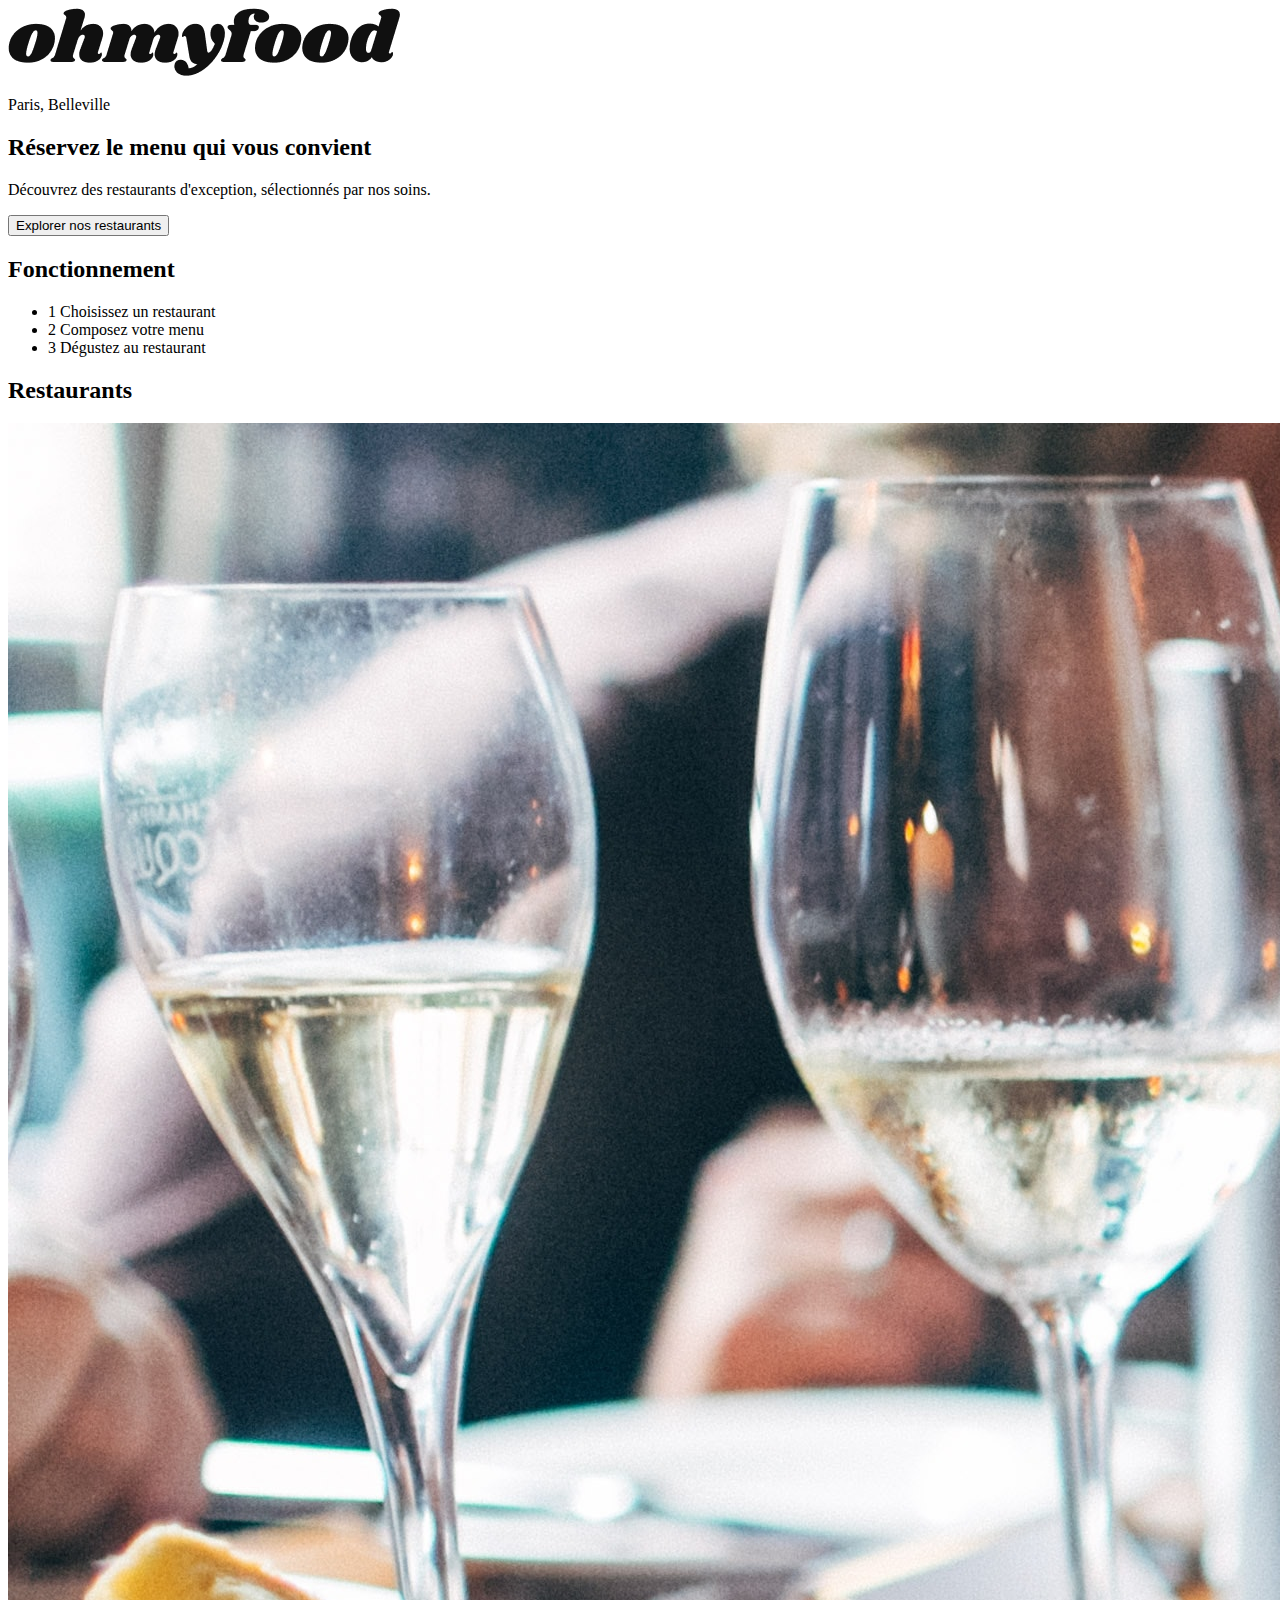
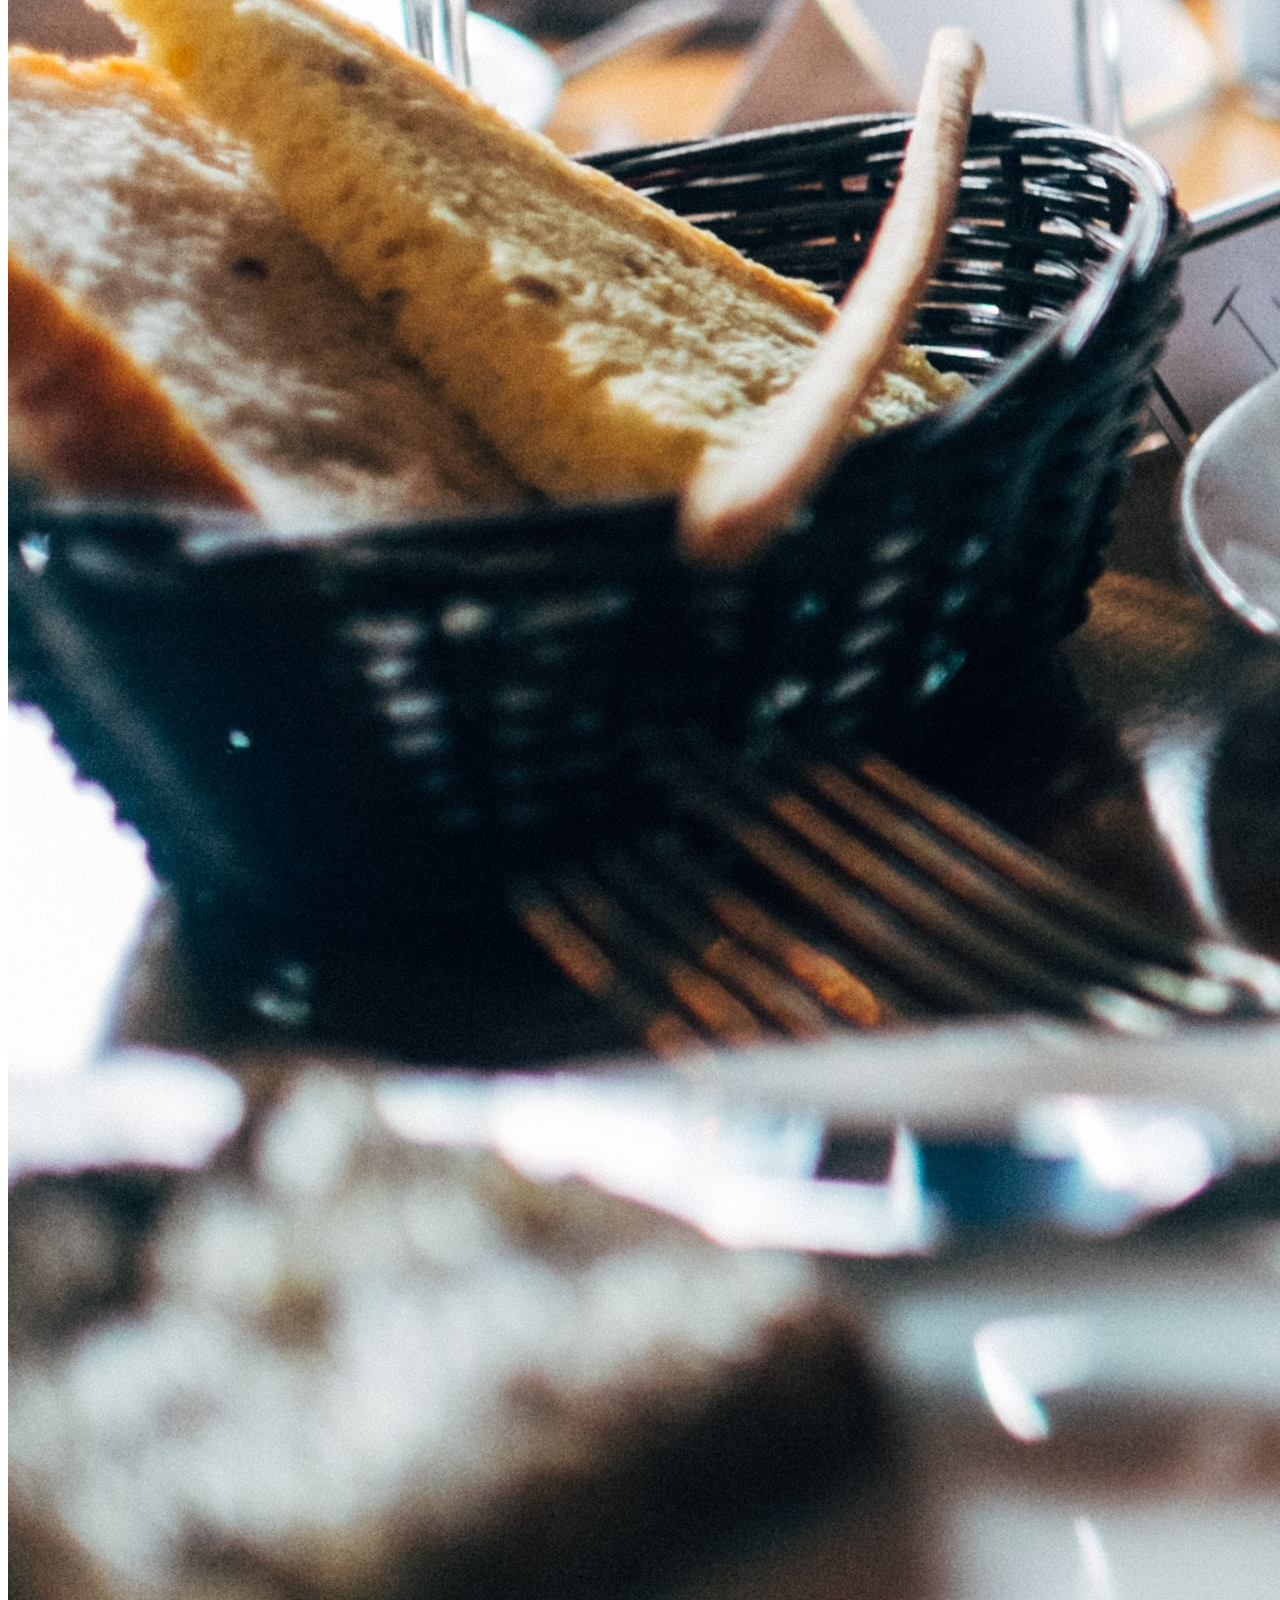
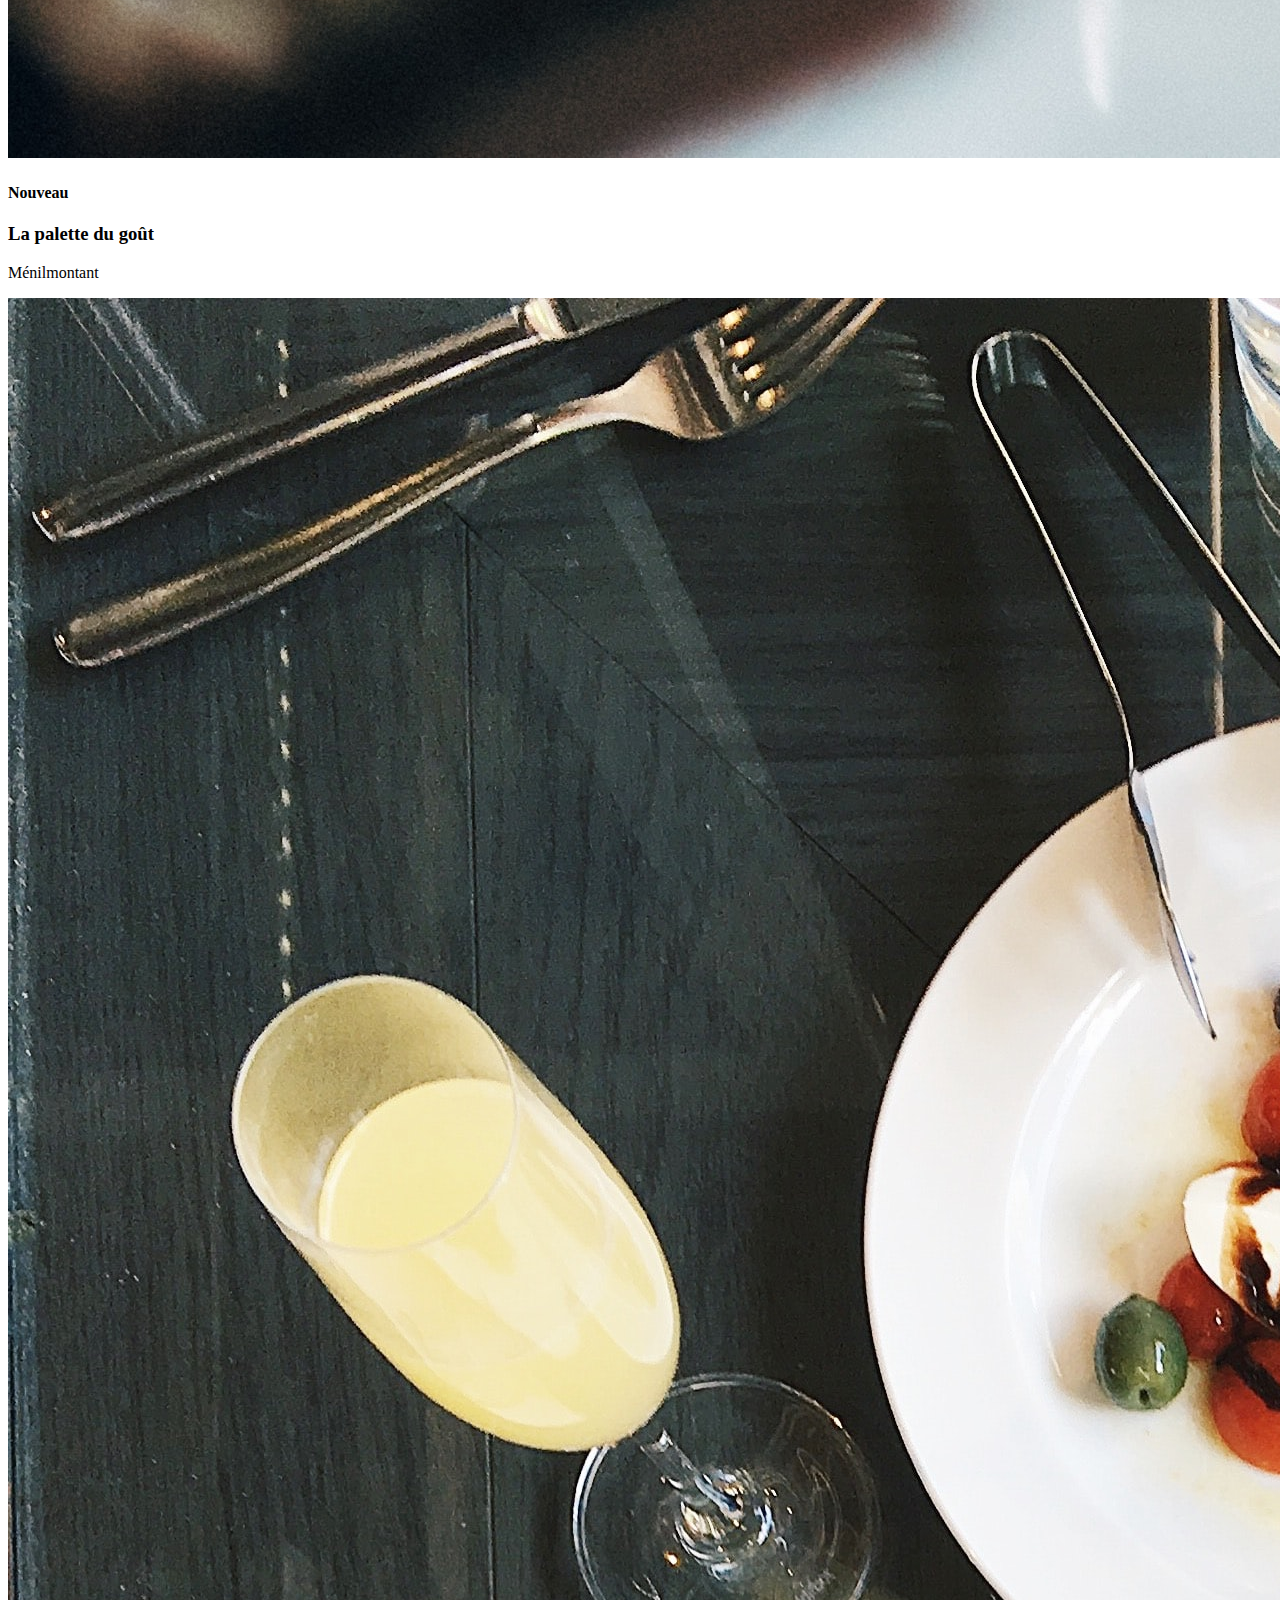
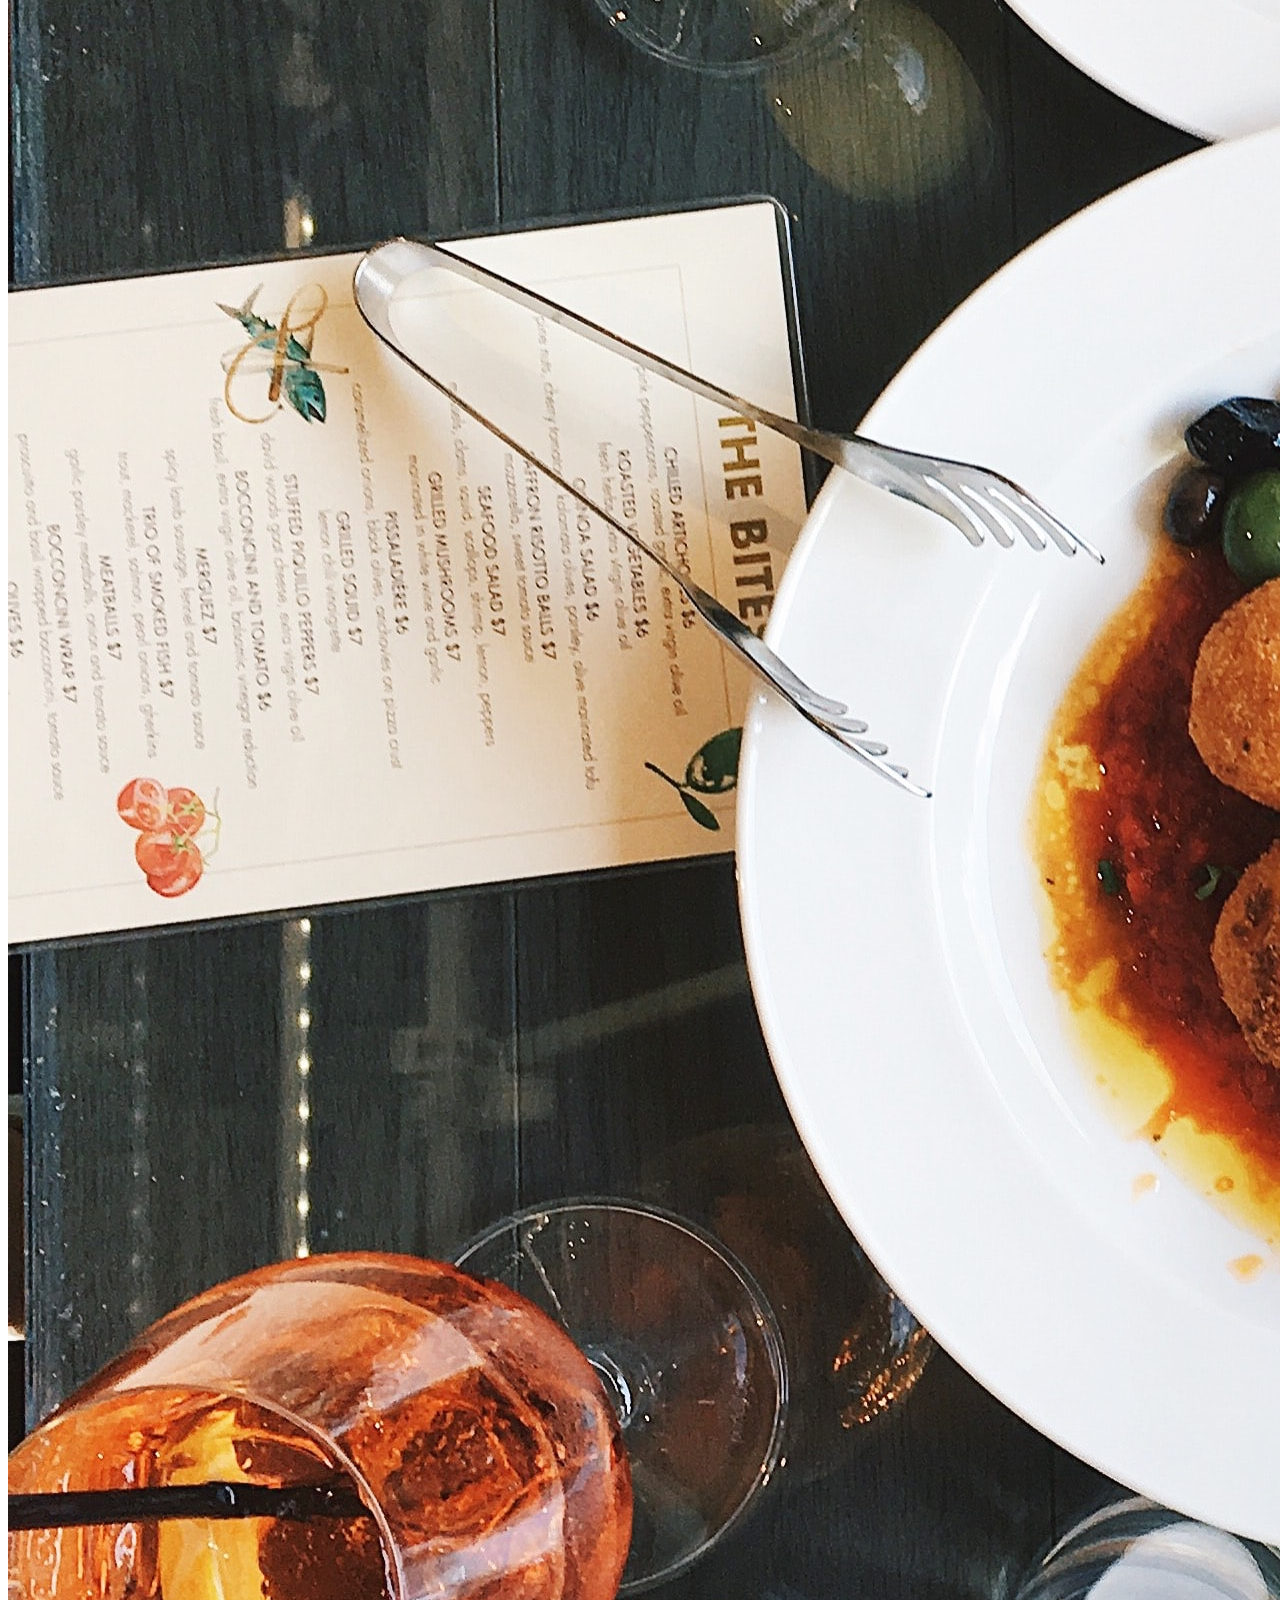
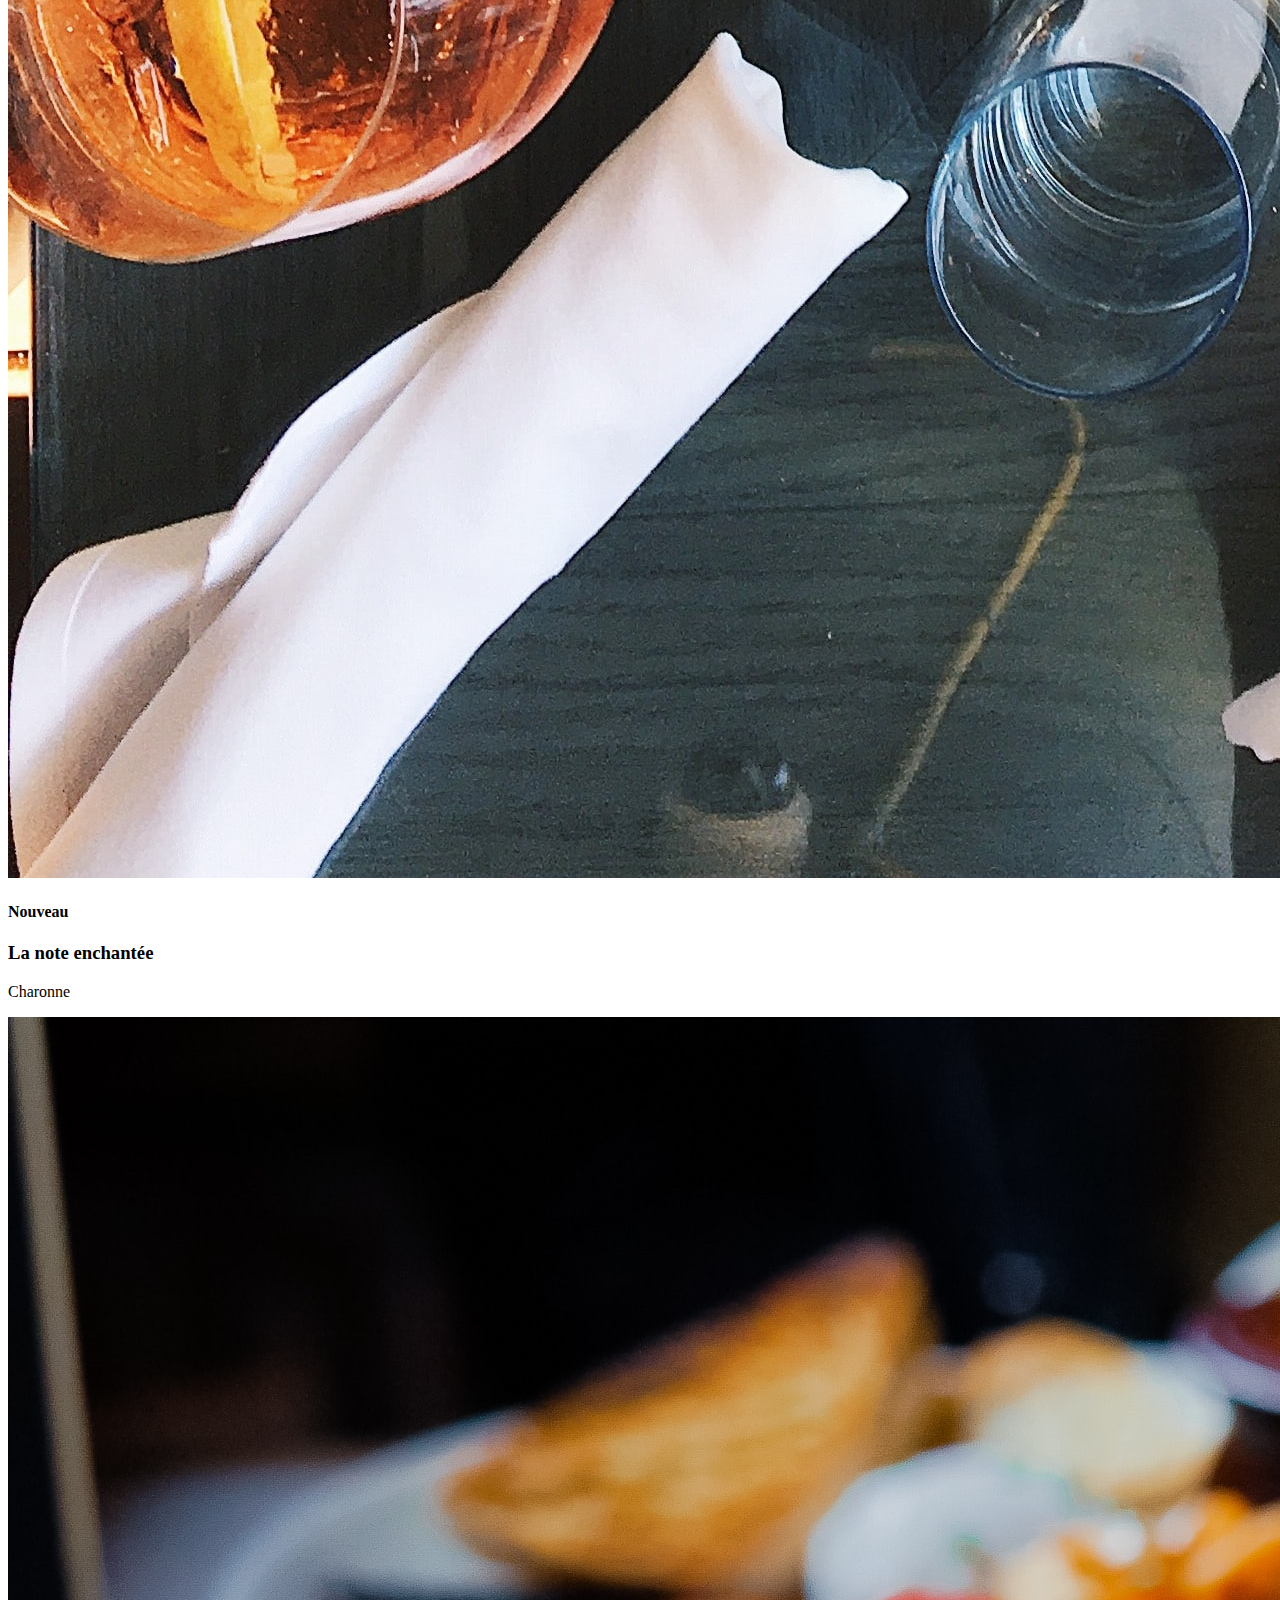
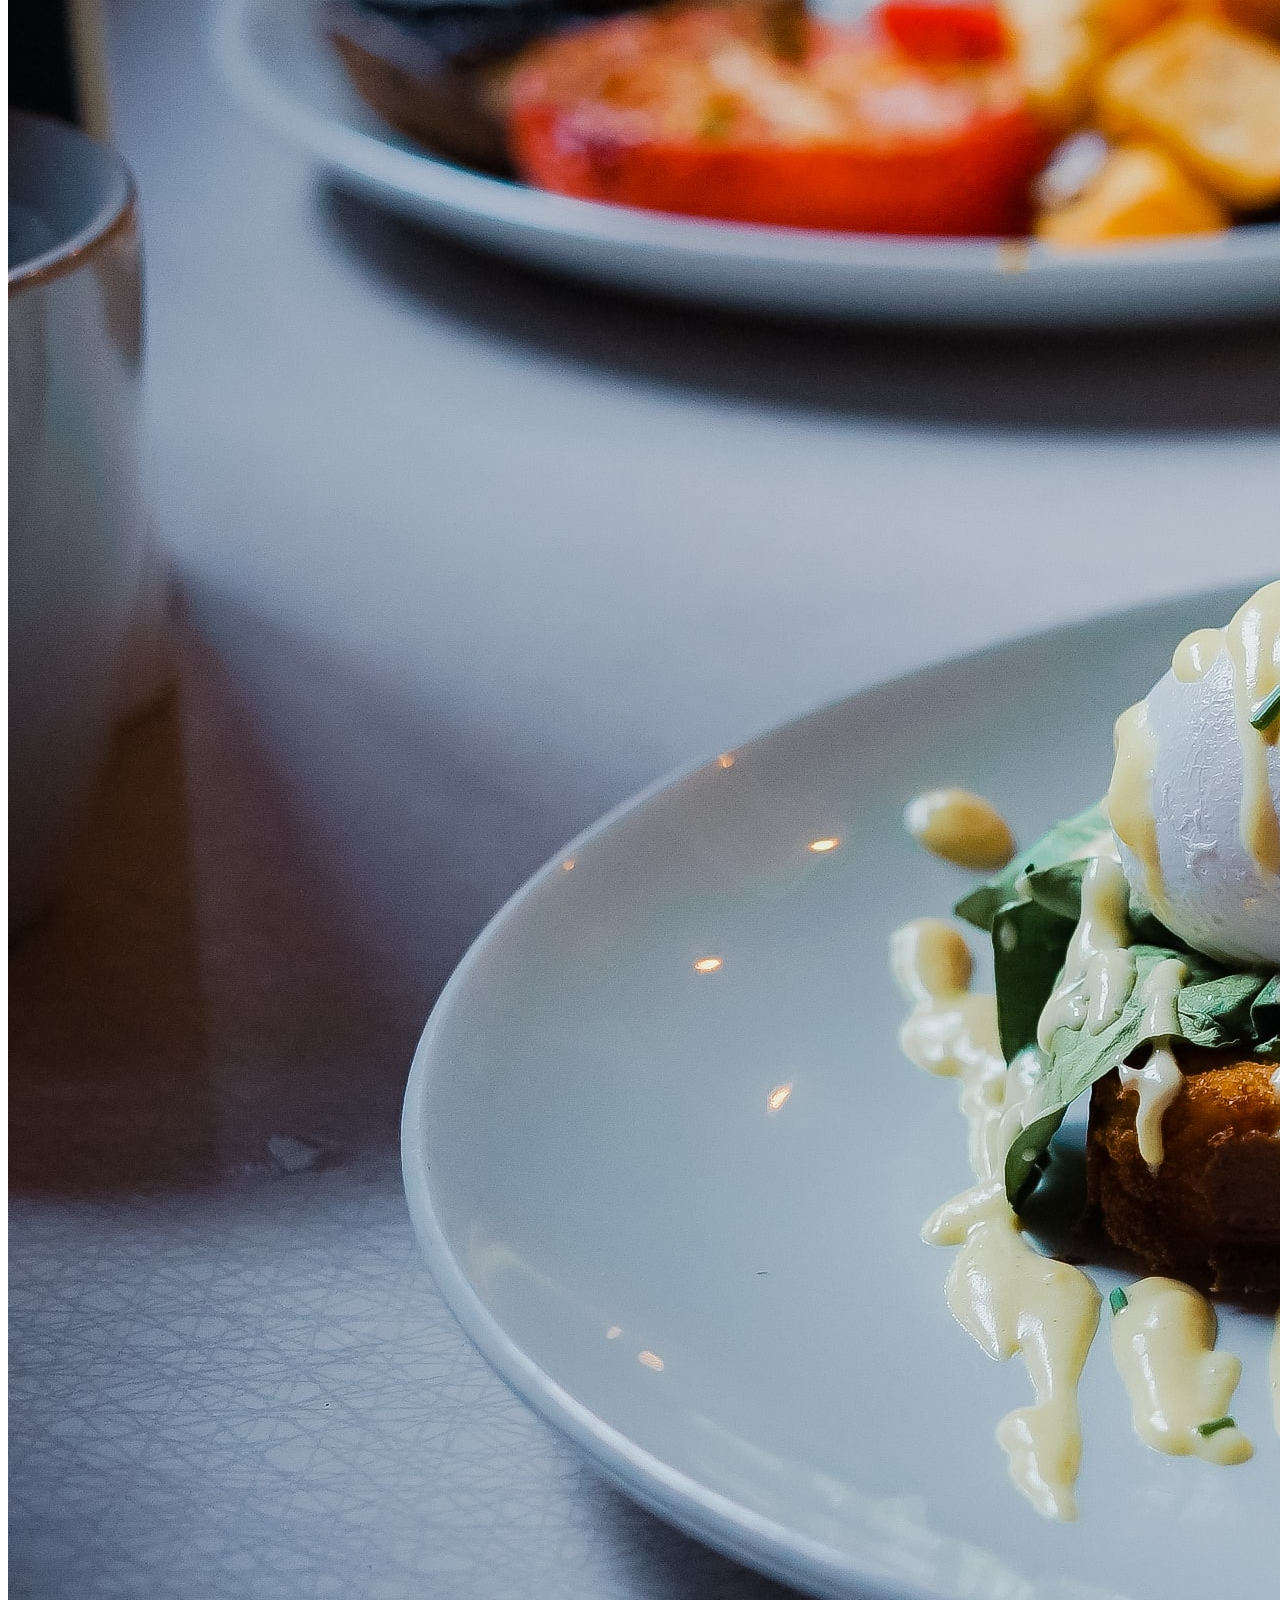
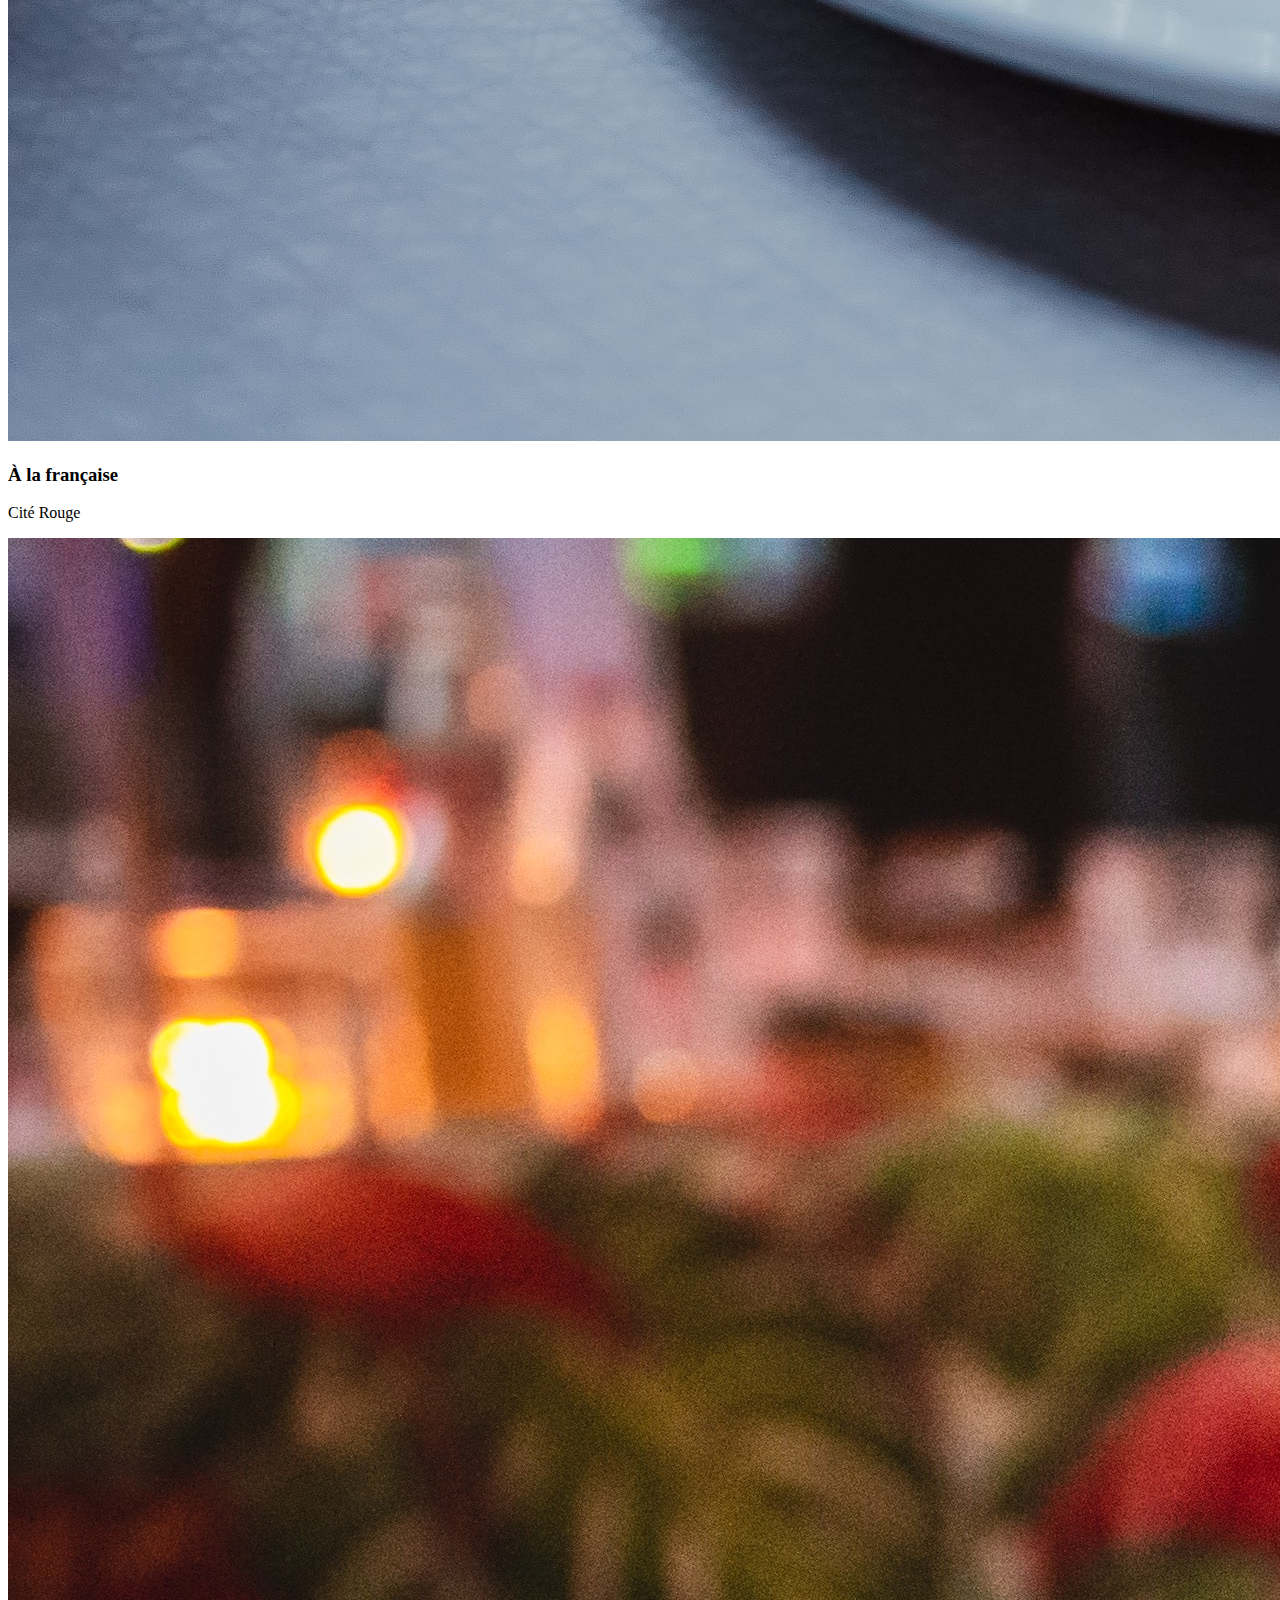
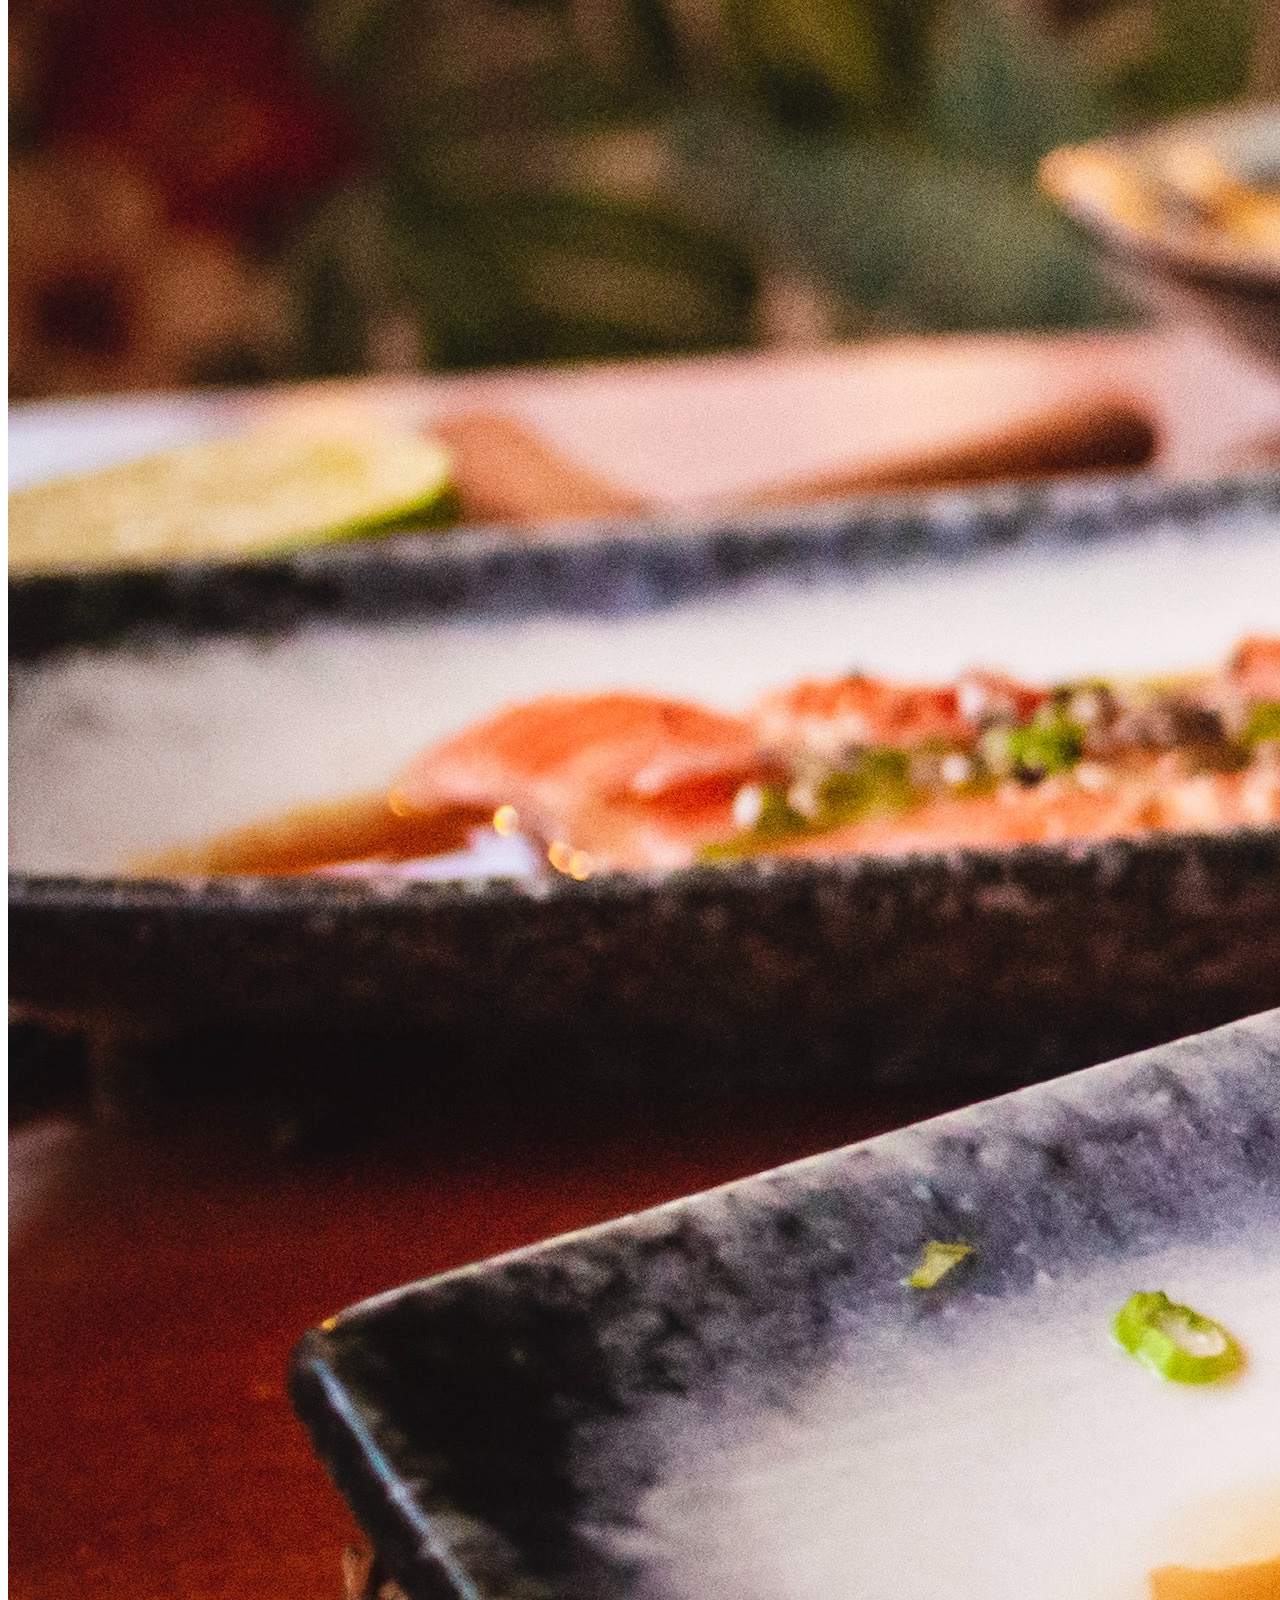
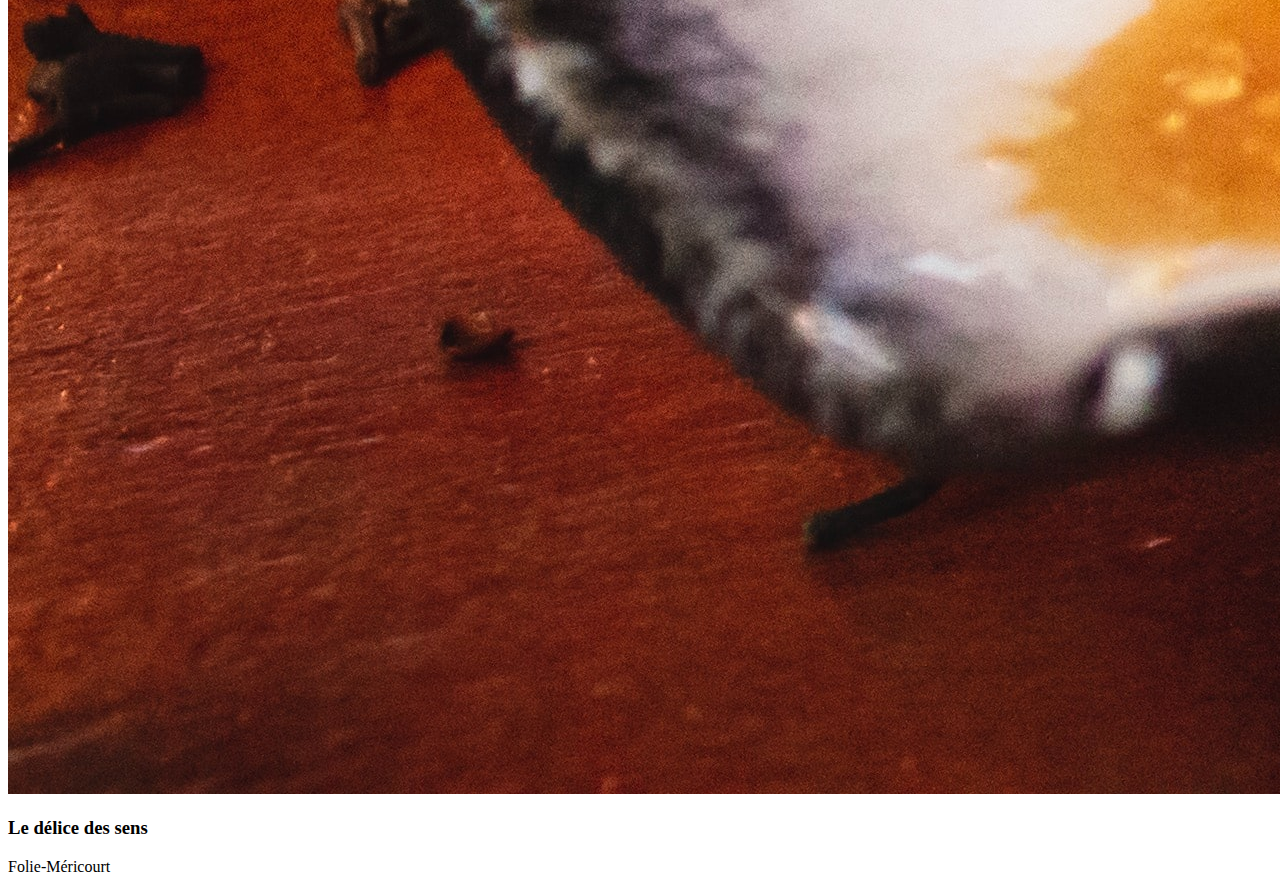
==== index.html @ d120999b "Ajout de la section restaurants" ====
<!DOCTYPE html>
<html lang="fr">
    <head>
        <meta charset="UTF-8" />
        <link rel="stylesheet" href="css/reset.css"/>
        <link rel="preconnect" href="https://fonts.googleapis.com">
        <link rel="preconnect" href="https://fonts.gstatic.com" crossorigin>
        <link href="https://fonts.googleapis.com/css2?family=Roboto&family=Shrikhand&display=swap" rel="stylesheet">
        <link rel="stylesheet" href="https://cdnjs.cloudflare.com/ajax/libs/font-awesome/6.1.1/css/all.min.css" integrity="sha512-KfkfwYDsLkIlwQp6LFnl8zNdLGxu9YAA1QvwINks4PhcElQSvqcyVLLD9aMhXd13uQjoXtEKNosOWaZqXgel0g==" crossorigin="anonymous" referrerpolicy="no-referrer" />
        <link rel="stylesheet" href="css/index.css"/>
        <meta name="viewport" content="width=device-width, initial-scale=1">
        <title>ohmyfood</title>
    </head>
    <body>
        <header>
            <div class="logo_1">
                <img class="logo" src="image/ohmyfood.png" alt="ohmyfood"/>
            </div>
            <div class="localisation">
                <span class="loc_logo">
                    <i class="fa-solid fa-location-dot"></i>
                </span>
                <p class="loc_texte">Paris, Belleville</p>  
            </div> 
        </header>
        <main>
            <section class="main_head">
                    <h2 class="main_head_title">Réservez le menu qui vous convient</h2>
                    <p class="main_head_paragraphe">Découvrez des restaurants d'exception, sélectionnés par nos soins.</p>
                    <button class="main_head_btn" type="submit">
                        <span class="btn-text">Explorer nos restaurants</span>
                    </button>
            </section>
            <section class="fonction">
                <h2 class="fonction_title">Fonctionnement</h2>
                <ul class="fonction_ul">
                    <li class="fonction_li">
                        <span class="fonction_numero_1">1</span>
                        <i class="fa-solid fa-mobile-screen-button fonction_icone_1"></i>
                        <span class="fonction_texte_1">Choisissez un restaurant</span>
                    </li>
                    <li class="fonction_li_2">
                        <span class="fonction_numero_2">2</span>
                        <i class="fa-solid fa-ellipsis-vertical fonction_icone_2"></i>
                        <i class="fa-solid fa-bars fonction_icone_2_1"></i>
                        <span class="fonction_texte_2">Composez votre menu</span>
                    </li>
                    <li class="fonction_li_3">
                        <span class="fonction_numero_3">3</span>
                        <i class="fa-solid fa-store fonction_icone_3"></i>
                        <span class="fonction_texte_3">Dégustez au restaurant</span>
                    </li>
                </ul>
            </section>  
            <section class="restaurants">
                <h2 class="restaurants_title">Restaurants</h2>
                <div class="restaurants_palette">
                    <div class="div_img_palette">
                        <img class="img_restaurants" src="image/jay-wennington-N_Y88TWmGwA-unsplash.jpg" alt="La palette du goût"/>
                    </div>
                    <div class="div_txt_palette">
                        <h4>Nouveau</h4>
                    </div>    
                    <article class="article_restaurants">
                        <div class="div_palette">
                            <h3 class="title_restaurants">La palette du goût</h3>
                            <p class="p_restaurants">Ménilmontant</p>
                        </div>
                        <i class="fa-regular fa-heart icone_restaurants"></i>
                    </article>
                </div>
                <div class="restaurants_note">
                    <div class="div_img_note">
                        <img class="img_restaurants" src="image/stil-u2Lp8tXIcjw-unsplash.jpg" alt="La note enchantée"/>
                    </div>
                    <div class="div_txt_note">
                        <h4>Nouveau</h4>
                    </div>    
                    <article class="article_restaurants">
                        <div class="div_palette">
                            <h3 class="title_restaurants">La note enchantée</h3>
                            <p class="p_restaurants">Charonne</p>
                        </div>
                        <i class="fa-regular fa-heart icone_restaurants"></i>
                    </article>
                </div>
                <div class="restaurants_francaise">
                    <img class="img_restaurants" src="image/toa-heftiba-DQKerTsQwi0-unsplash.jpg" alt="À la française"/>
                    <article class="article_restaurants">
                        <div class="div_francaise">
                            <h3 class="title_restaurants">À la française</h3>
                            <p class="p_restaurants">Cité Rouge</p>
                        </div>
                        <i class="fa-regular fa-heart icone_restaurants"></i>
                    </article>
                </div>
                <div class="restaurants_delice">
                    <img class="img_restaurants" src="image/louis-hansel-shotsoflouis-qNBGVyOCY8Q-unsplash.jpg" alt="Le délice des sens"/>
                    <article class="article_restaurants">
                        <div class="div_delice">
                            <h3 class="title_restaurants">Le délice des sens</h3>
                            <p class="p_restaurants">Folie-Méricourt</p>
                        </div>
                        <i class="fa-regular fa-heart icone_restaurants"></i>
                    </article>
                </div>    
            </section>        
        </main>
        <footer>
           
        </footer>
    </body>
</html>
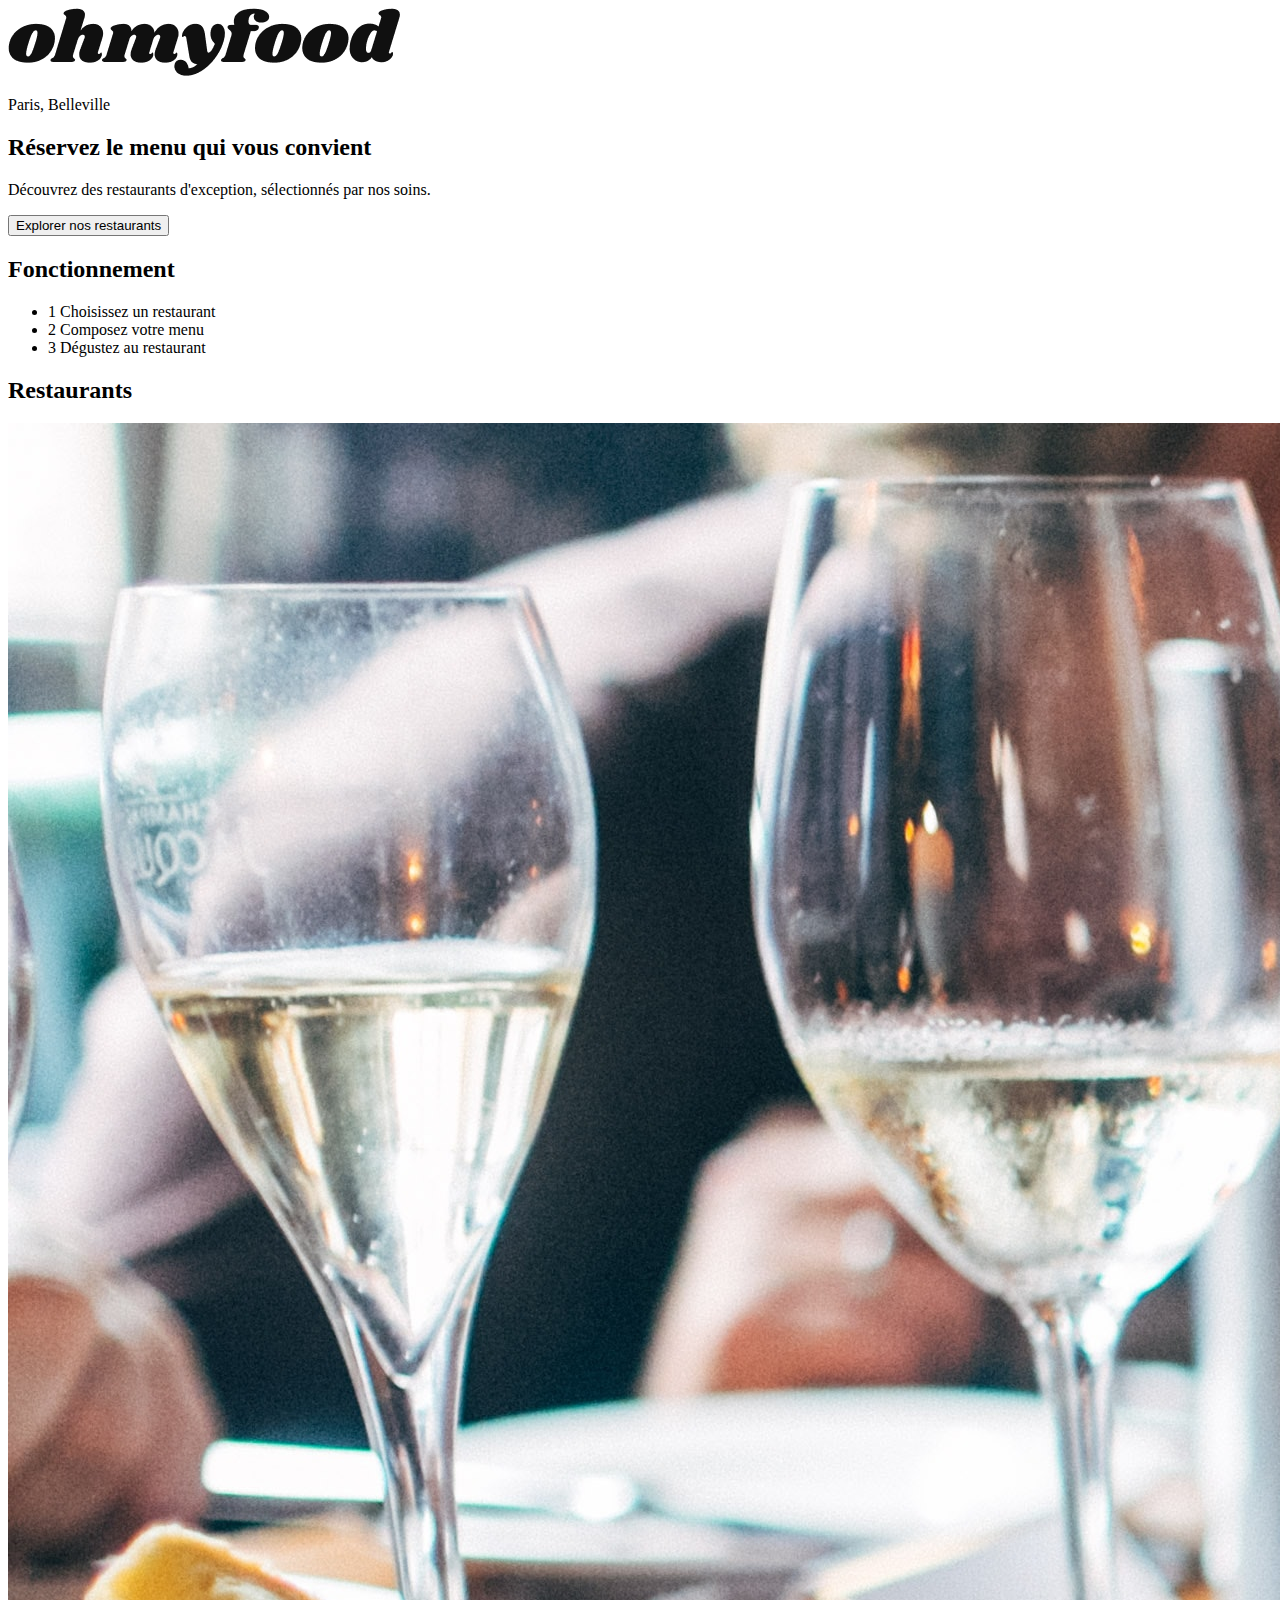
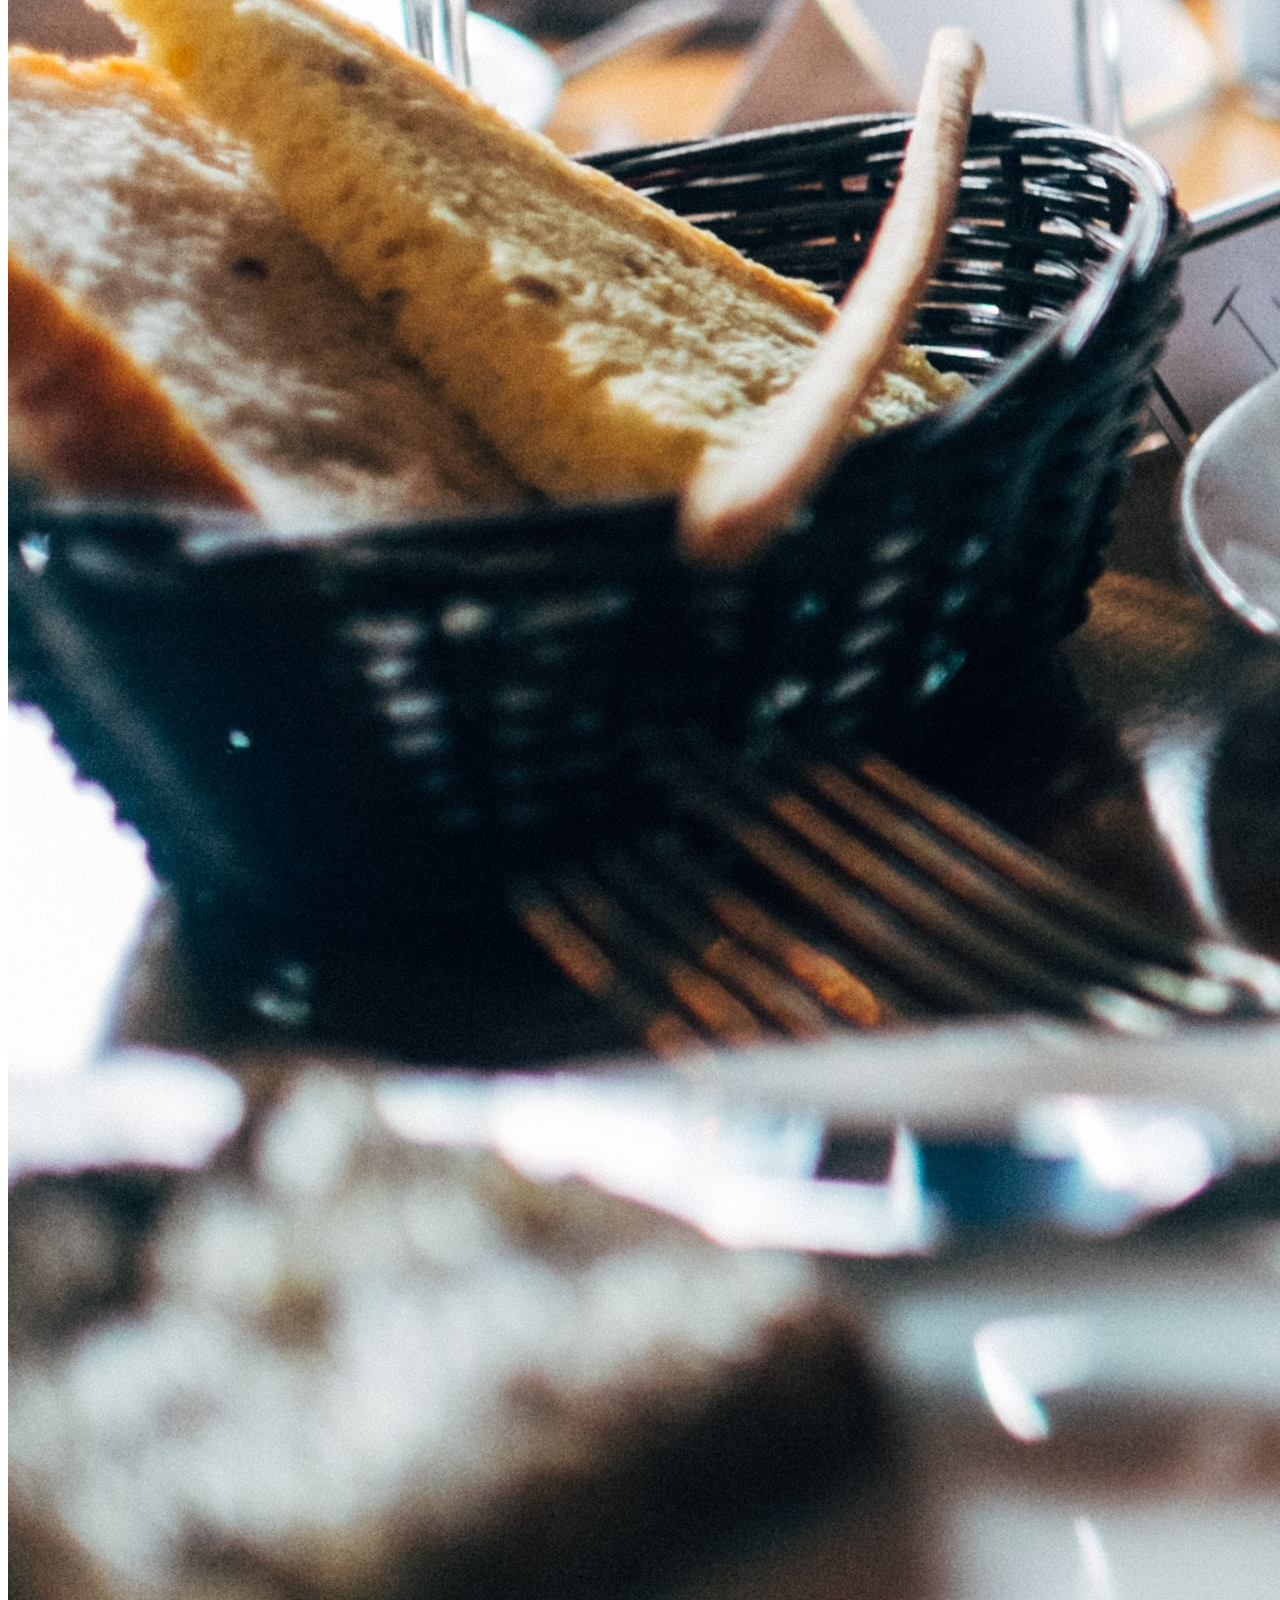
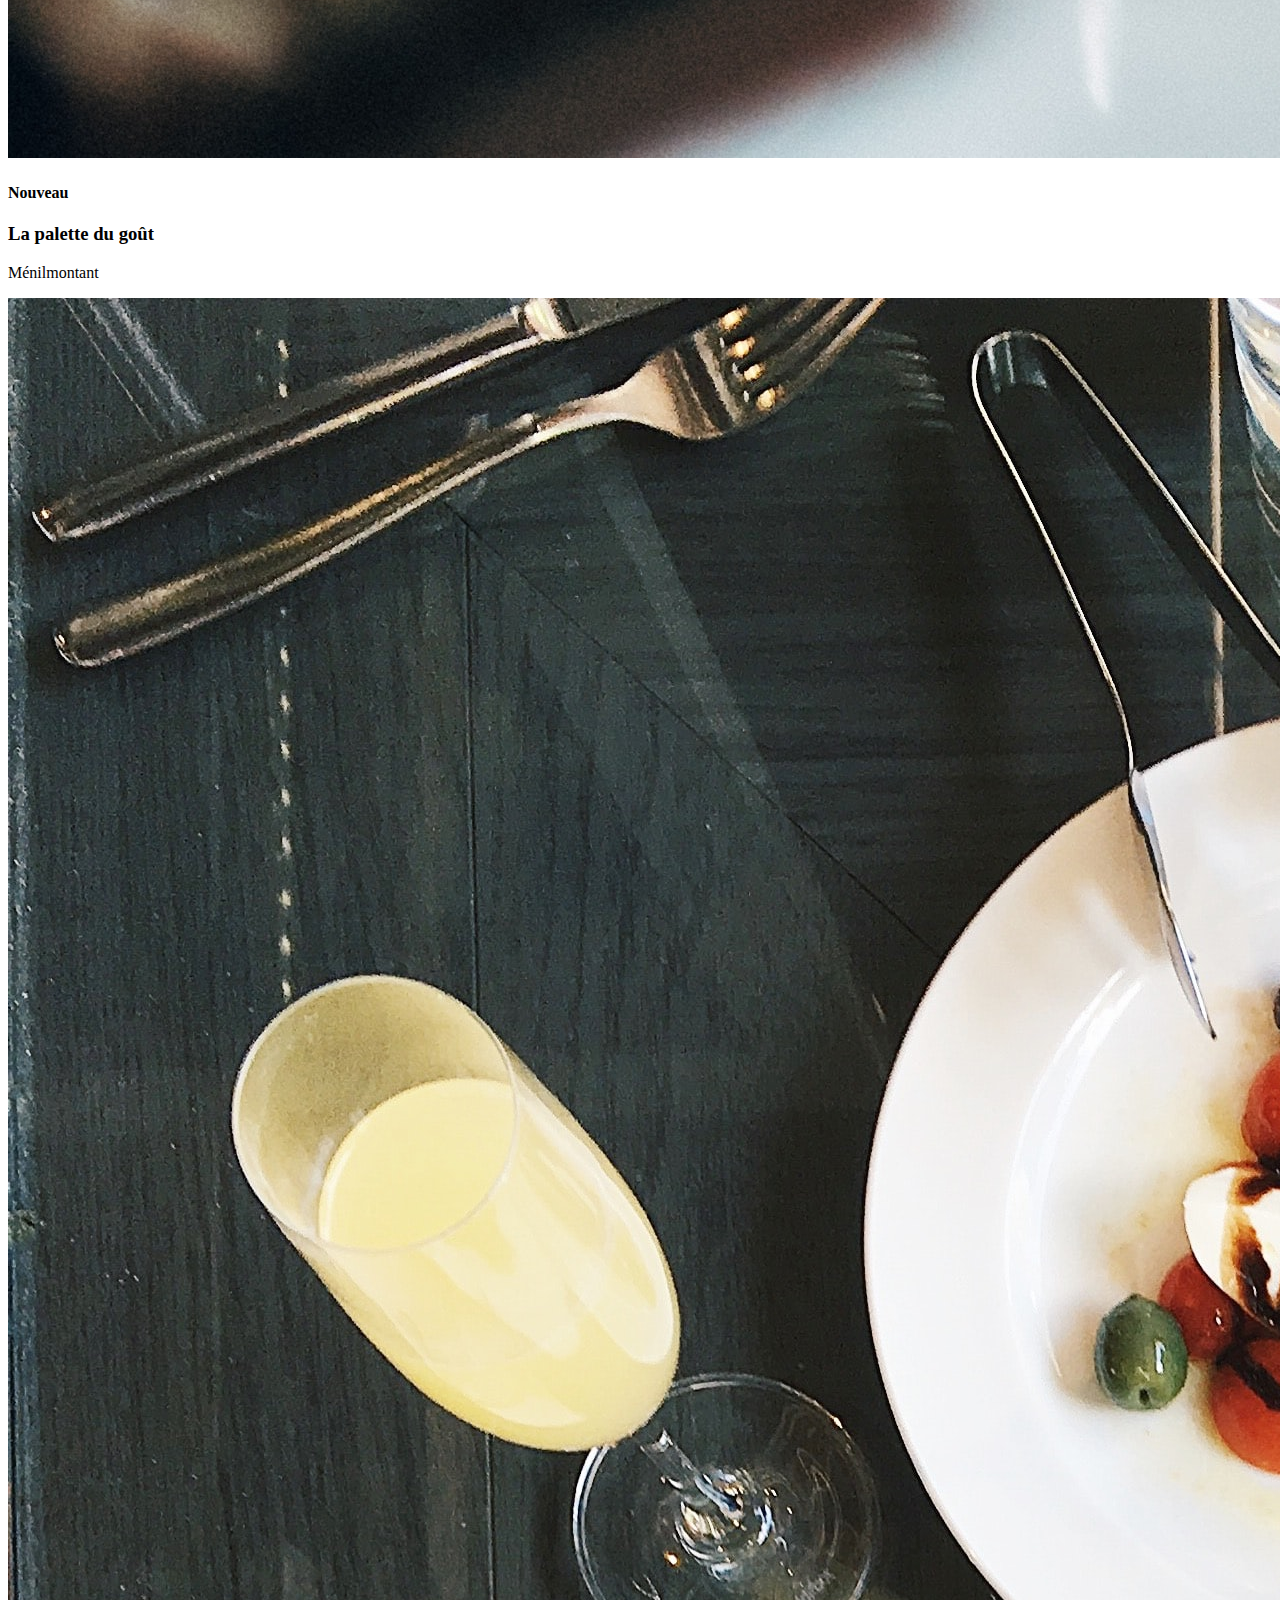
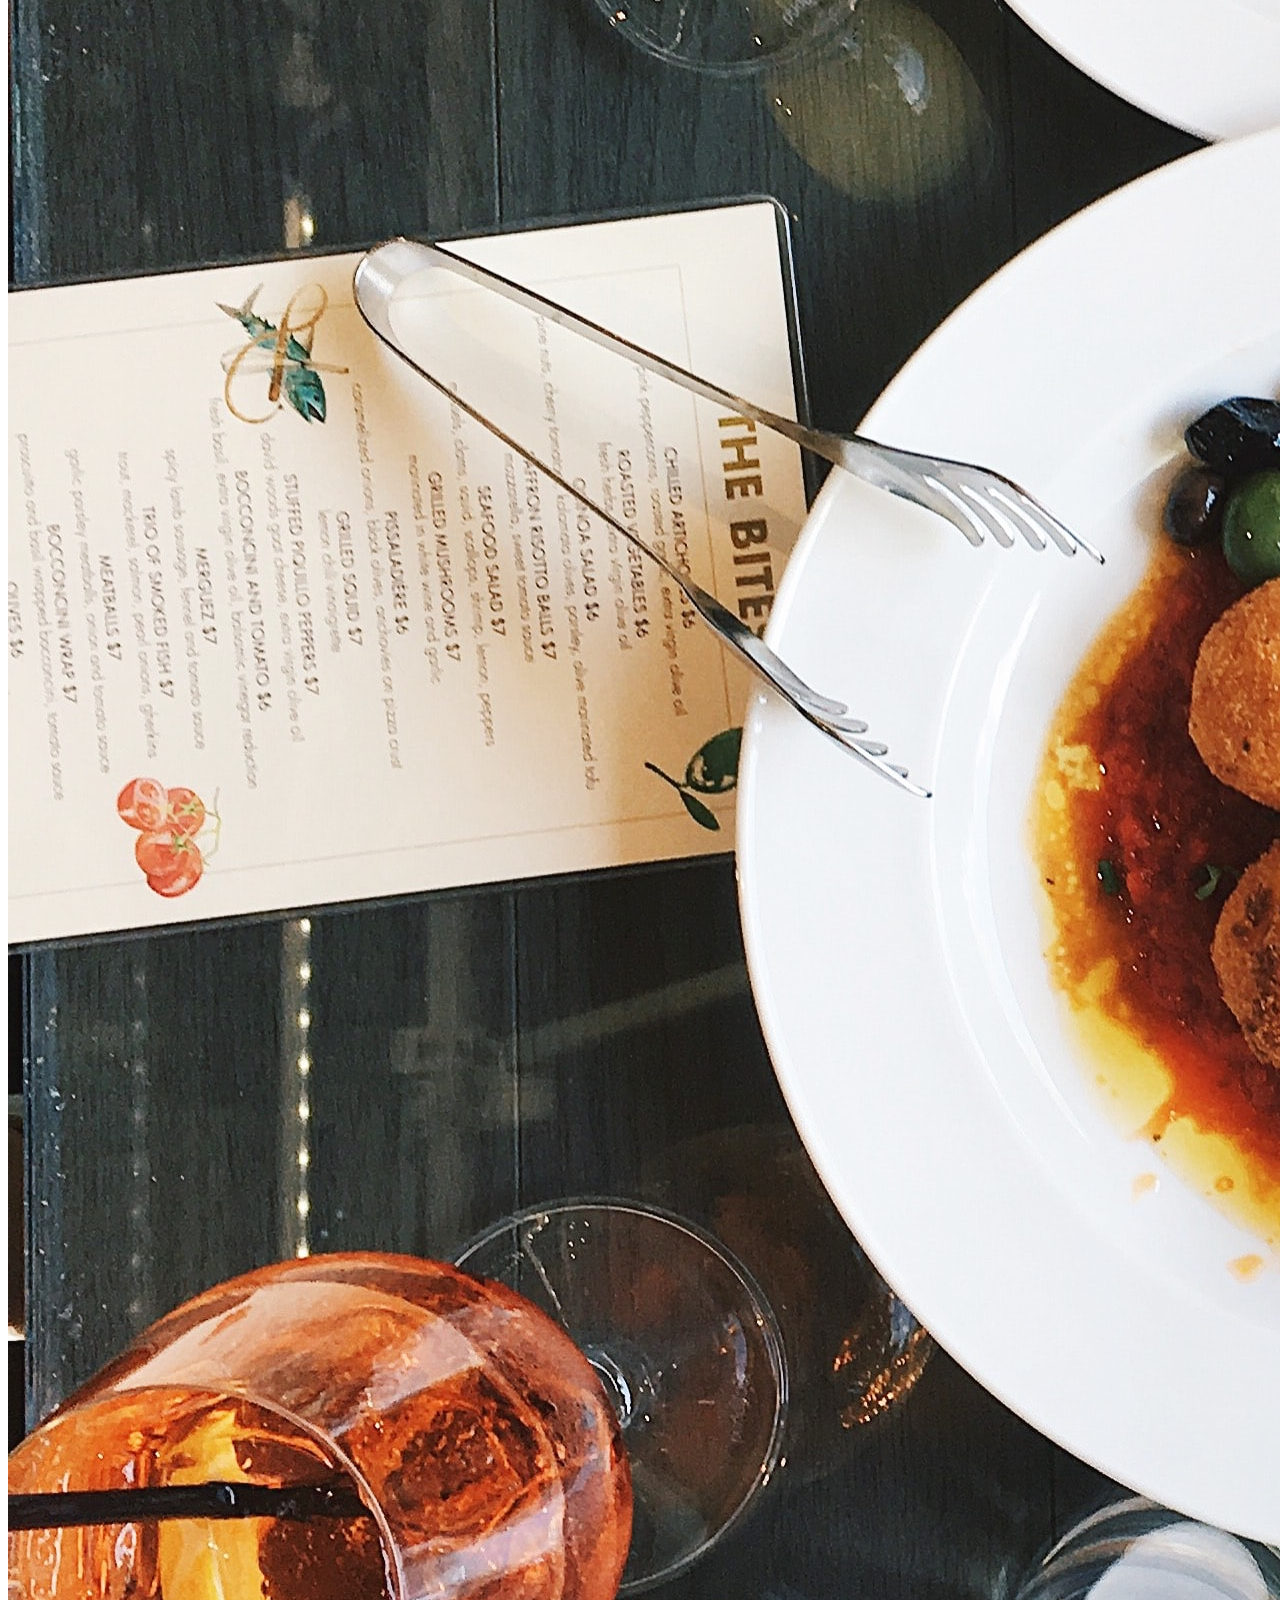
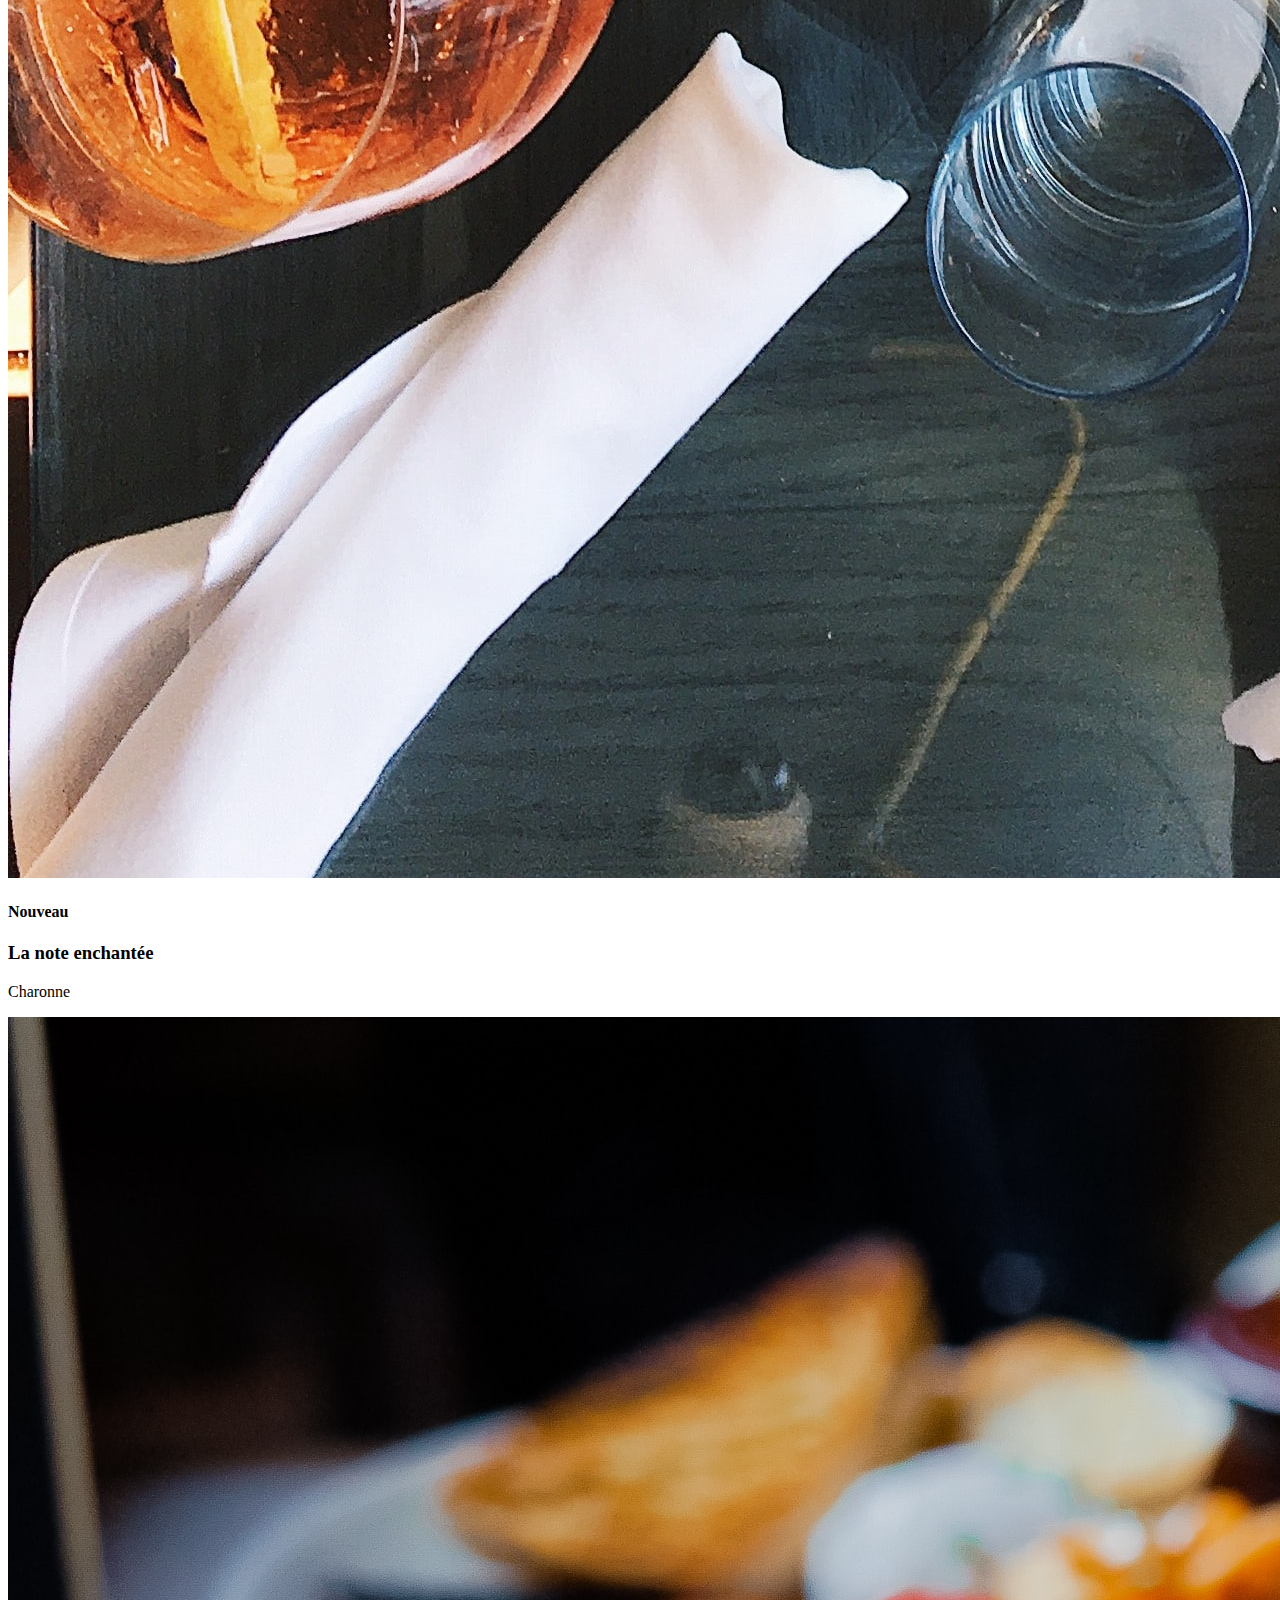
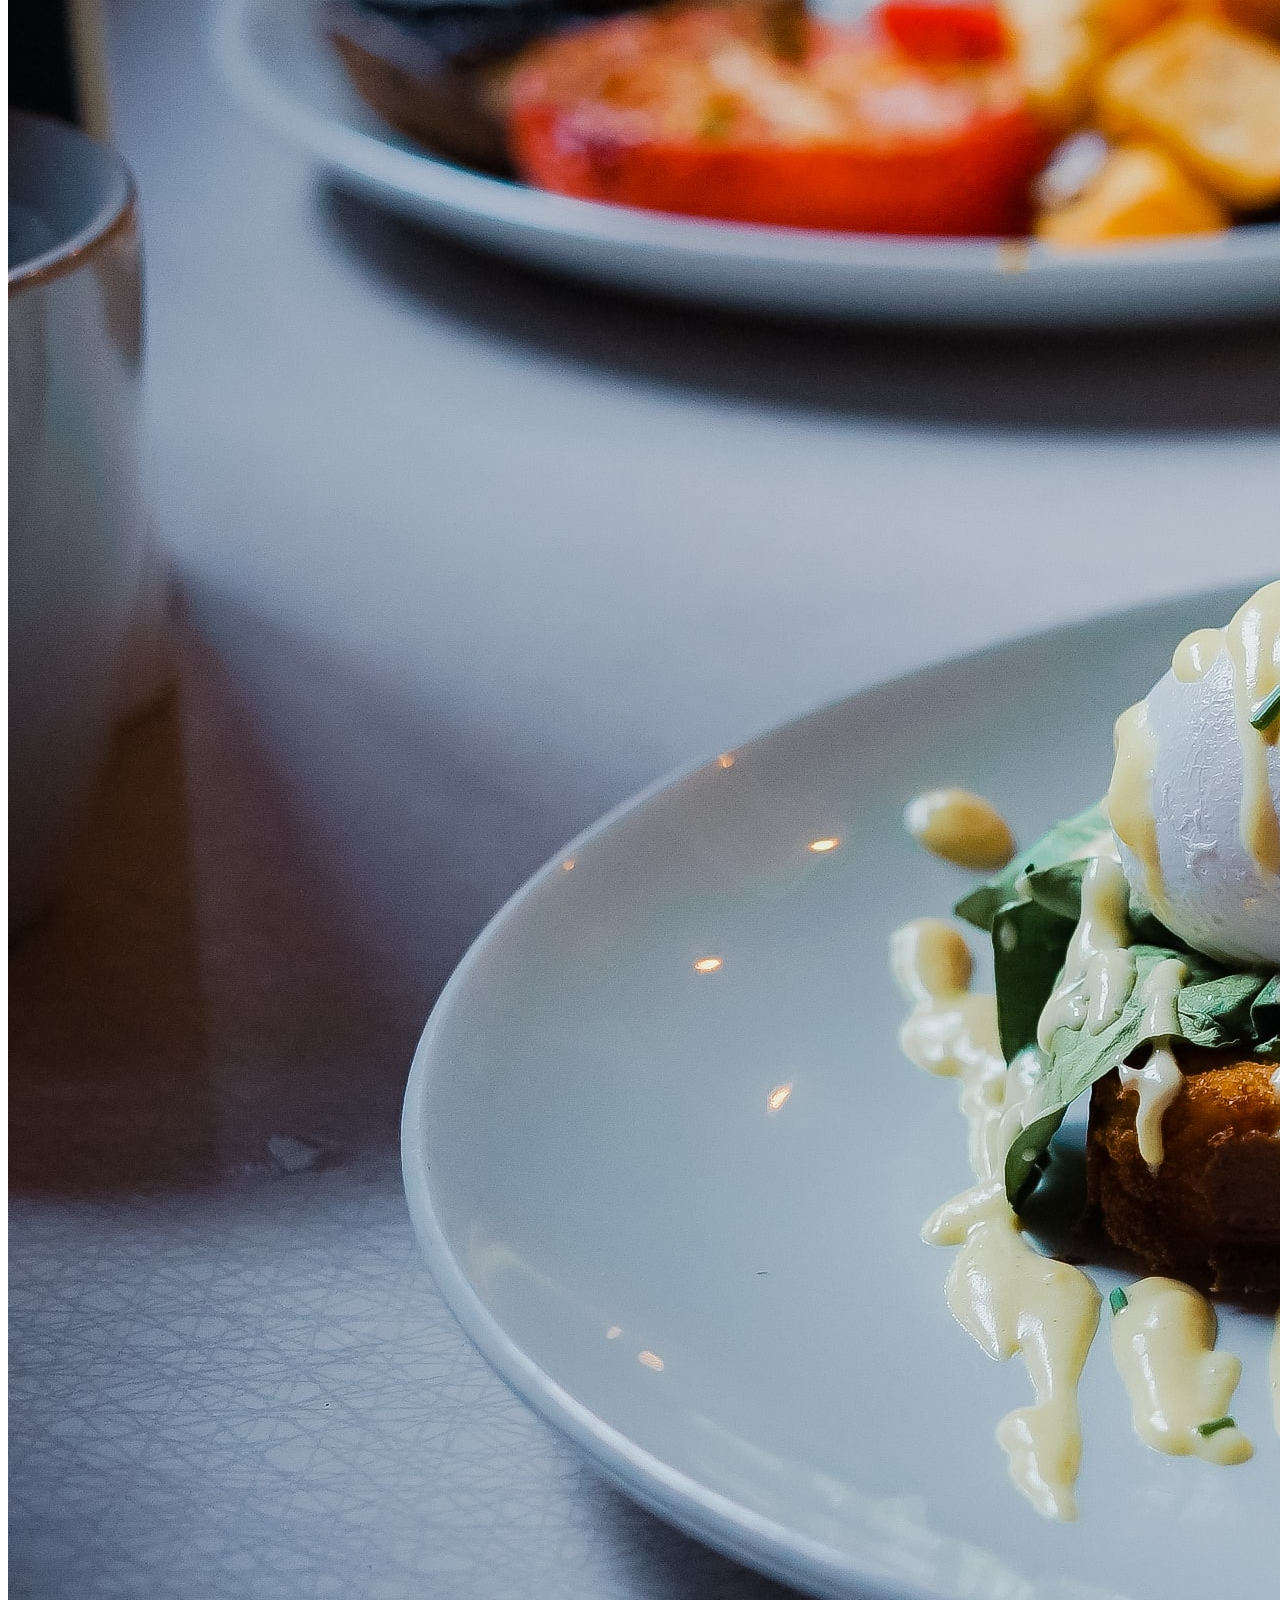
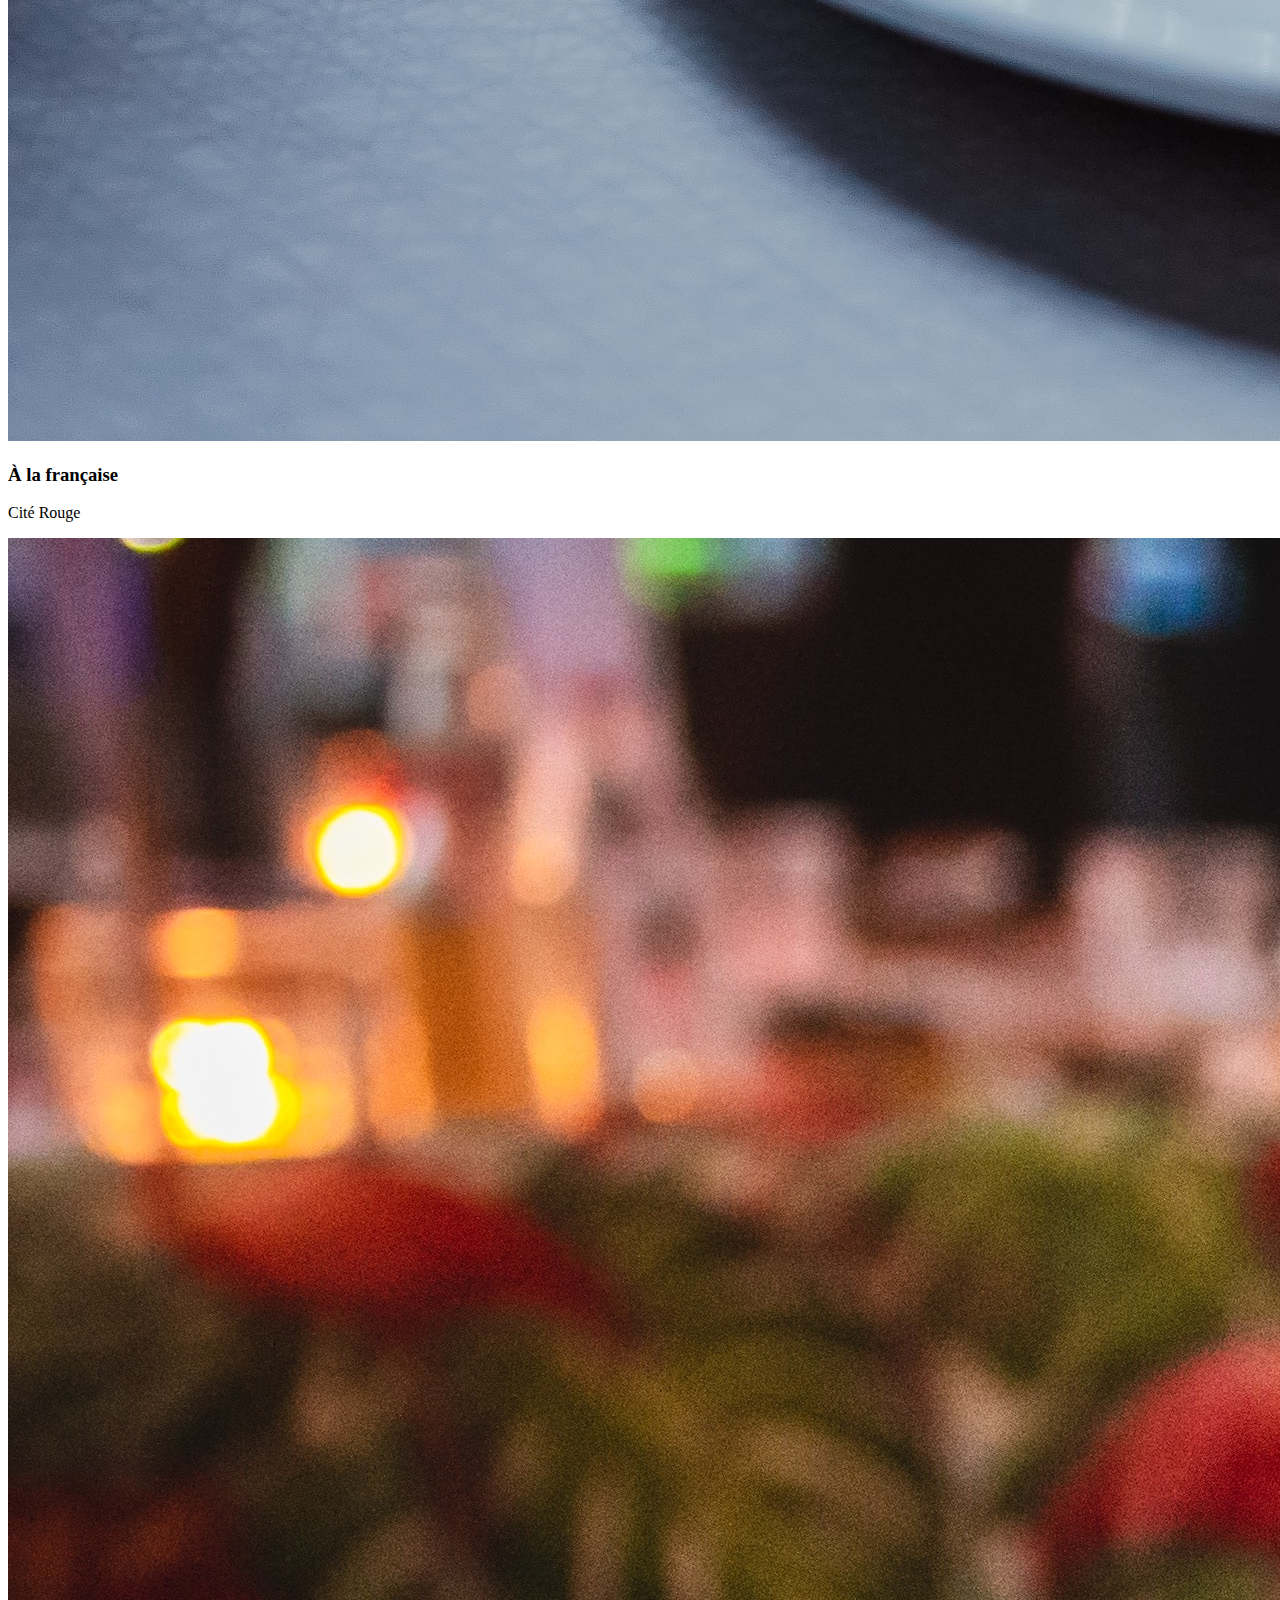
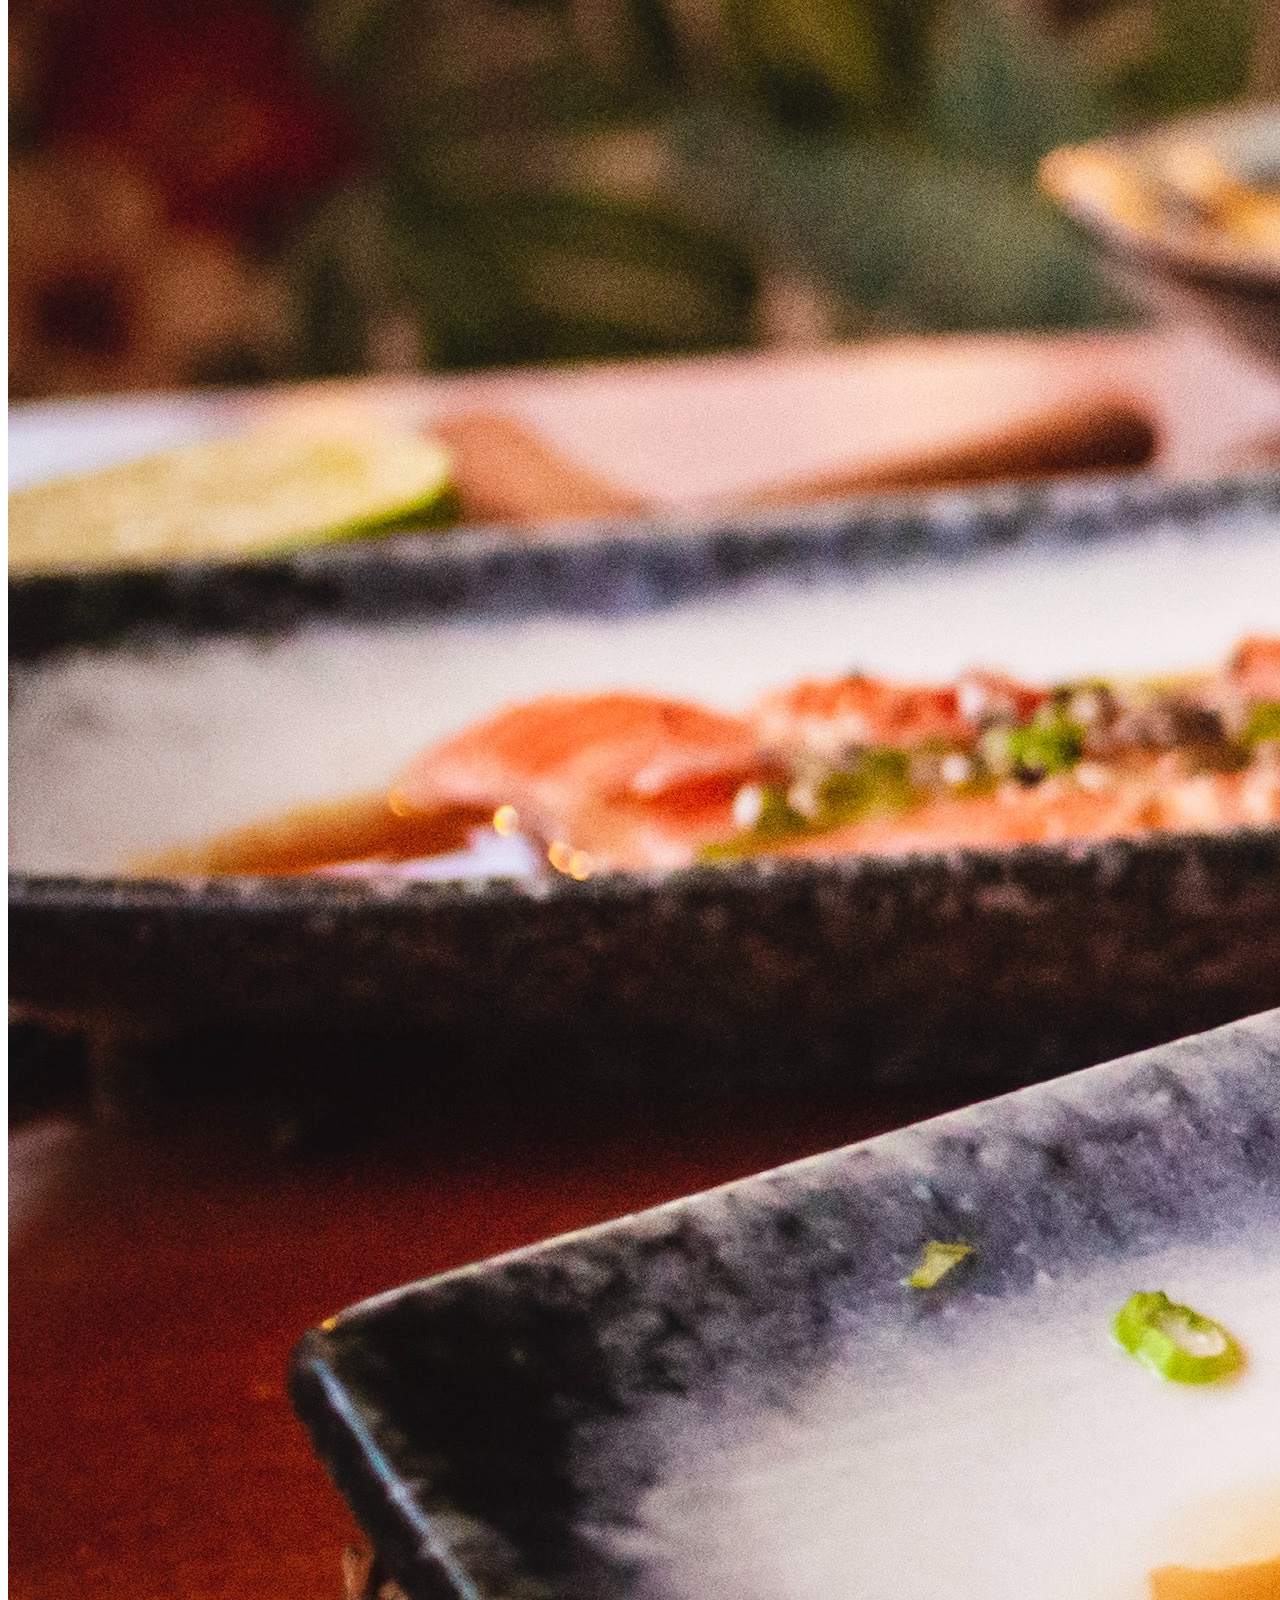
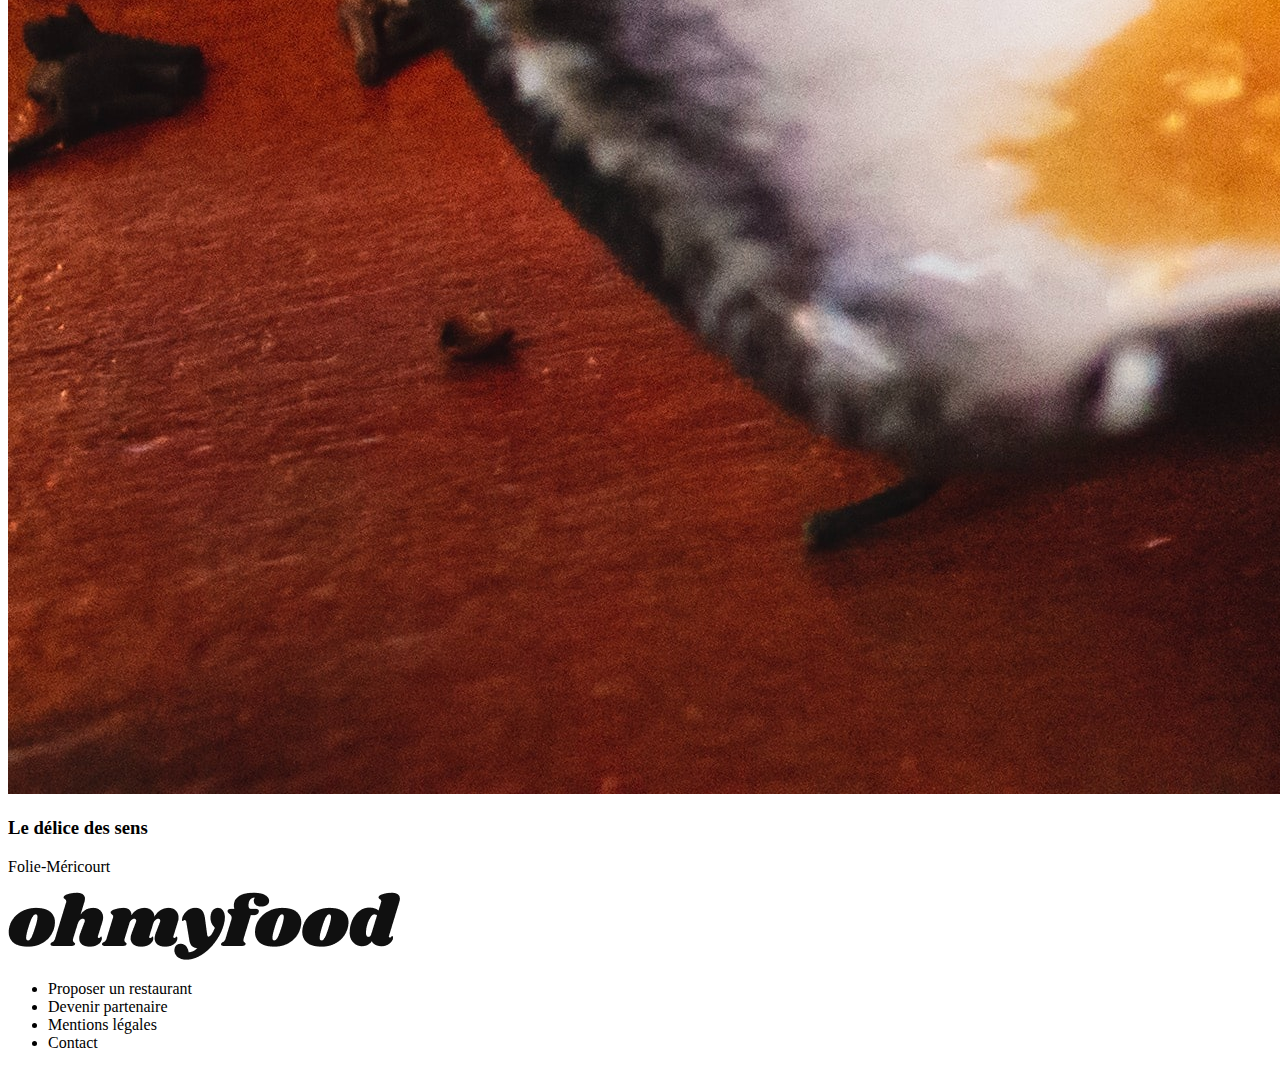
==== commit 8316f401: "Ajout du footer" ====
--- a/index.html
+++ b/index.html
@@ -107,7 +107,17 @@
             </section>        
         </main>
         <footer>
-           
+            <section class="footer">
+                <div class="logo_2"> 
+                    <img class="logo_footer" src="image/ohmyfood.png" alt="ohmyfood"/>
+                </div>
+                <ul class="ul_footer">
+                    <li class="li_footer"><i class="fa-solid fa-utensils"></i>Proposer un restaurant</li>
+                    <li class="li_footer"><i class="fa-solid fa-handshake-angle icone_footer"></i>Devenir partenaire</li>
+                    <li class="li_footer">Mentions légales</li>
+                    <li class="li_footer">Contact</li>
+                </ul>    
+            </section>
         </footer>
     </body>
 </html>        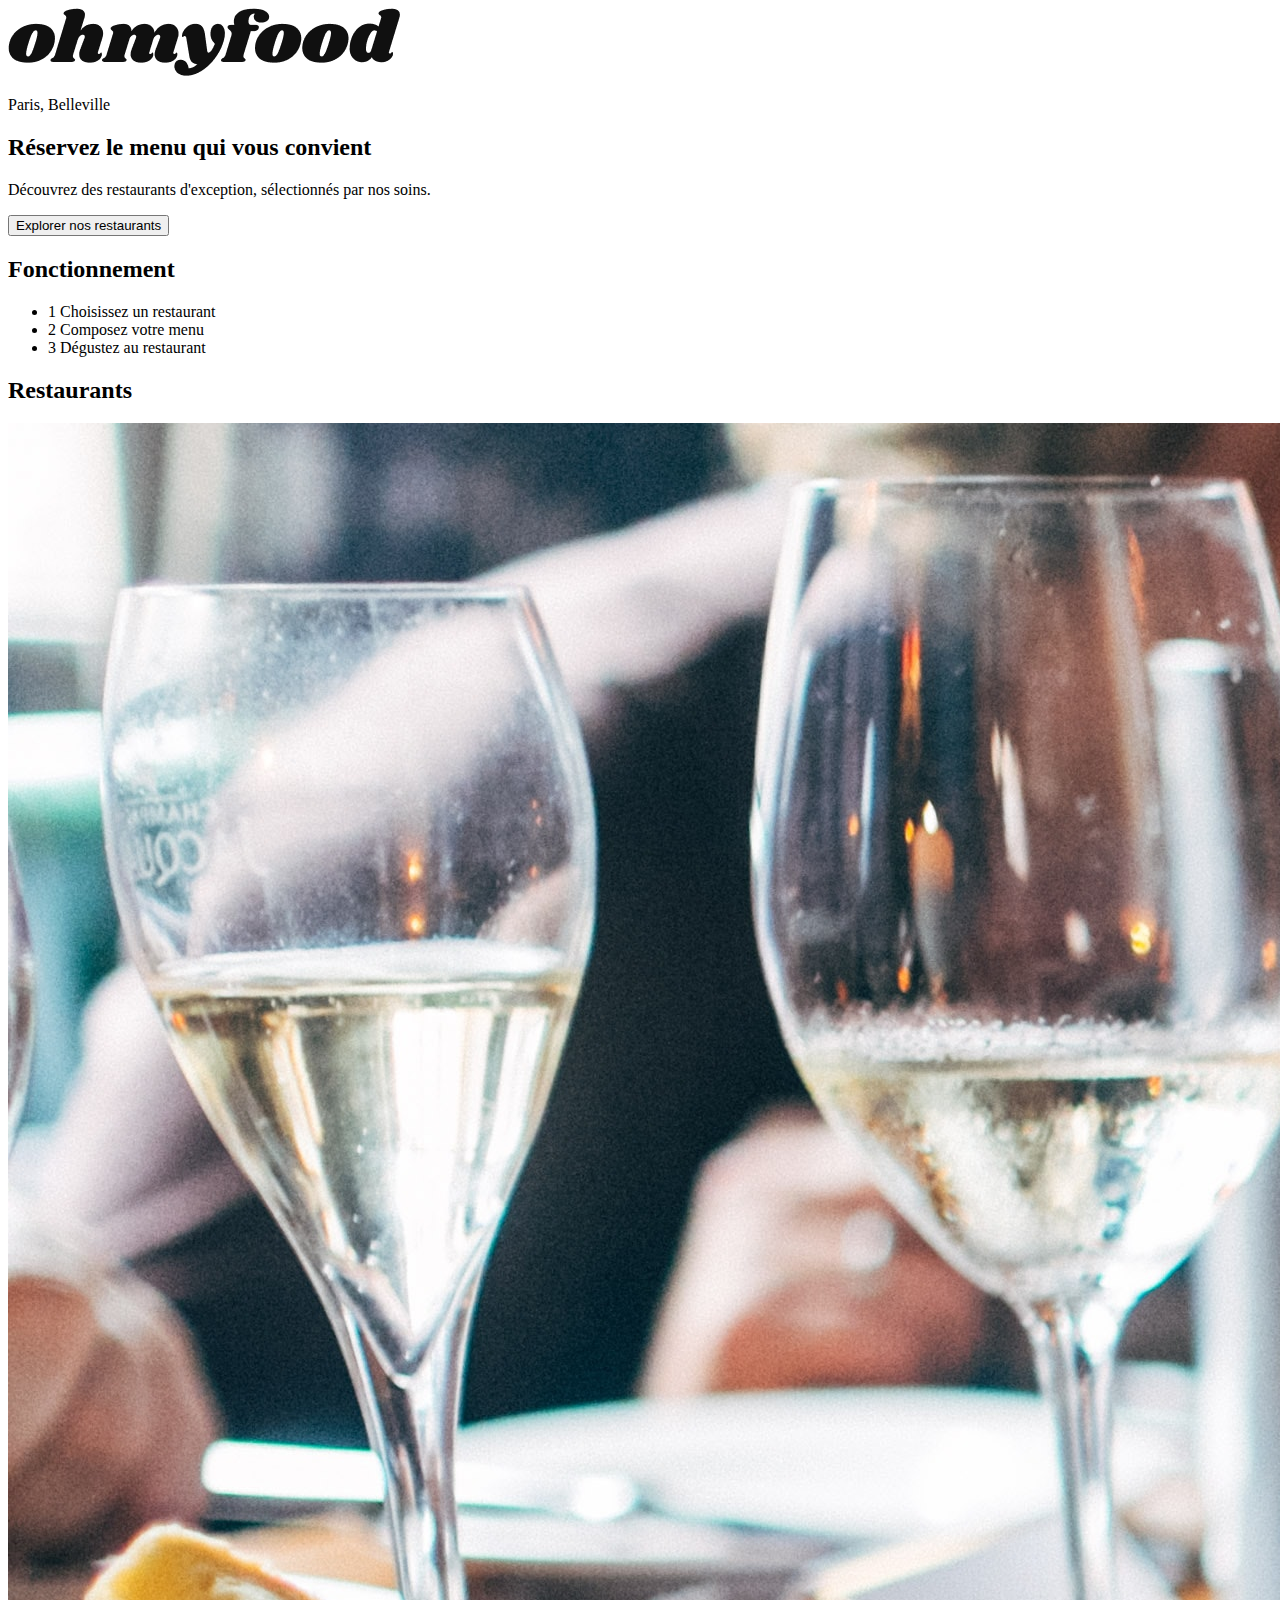
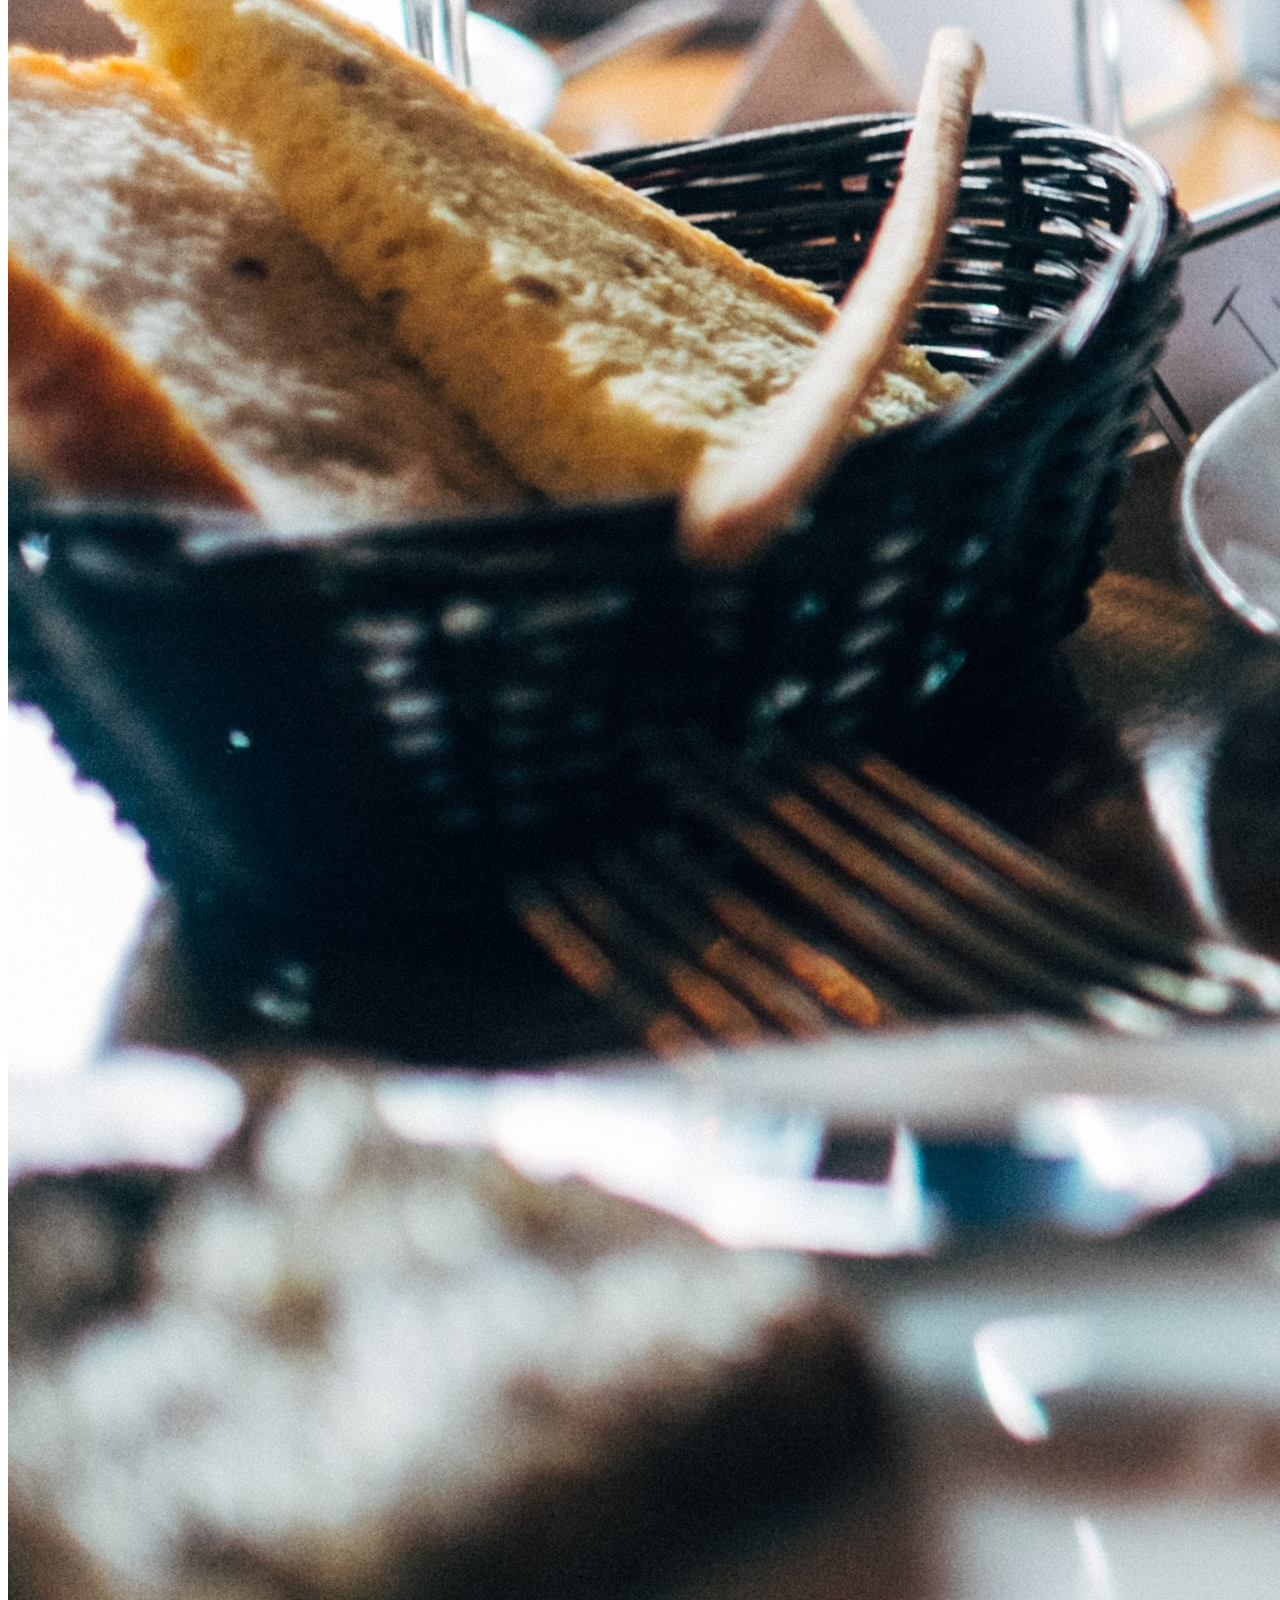
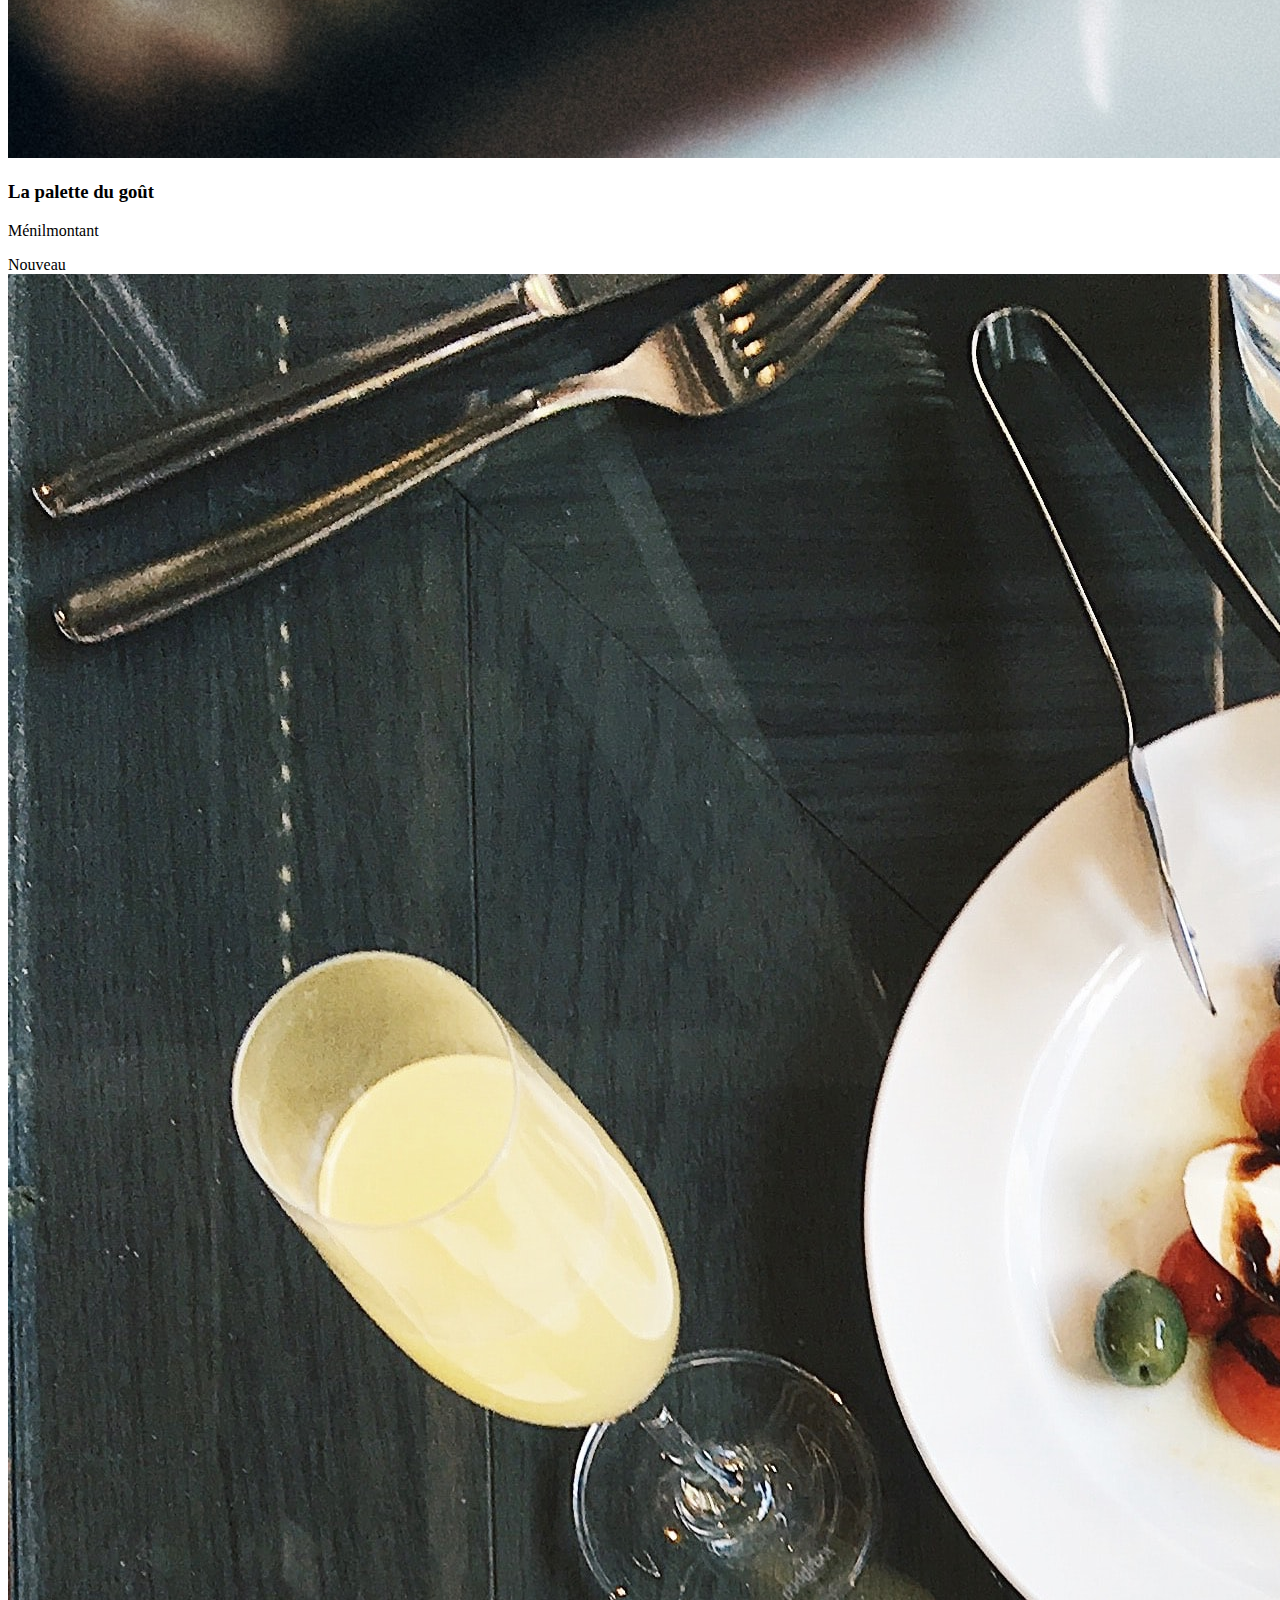
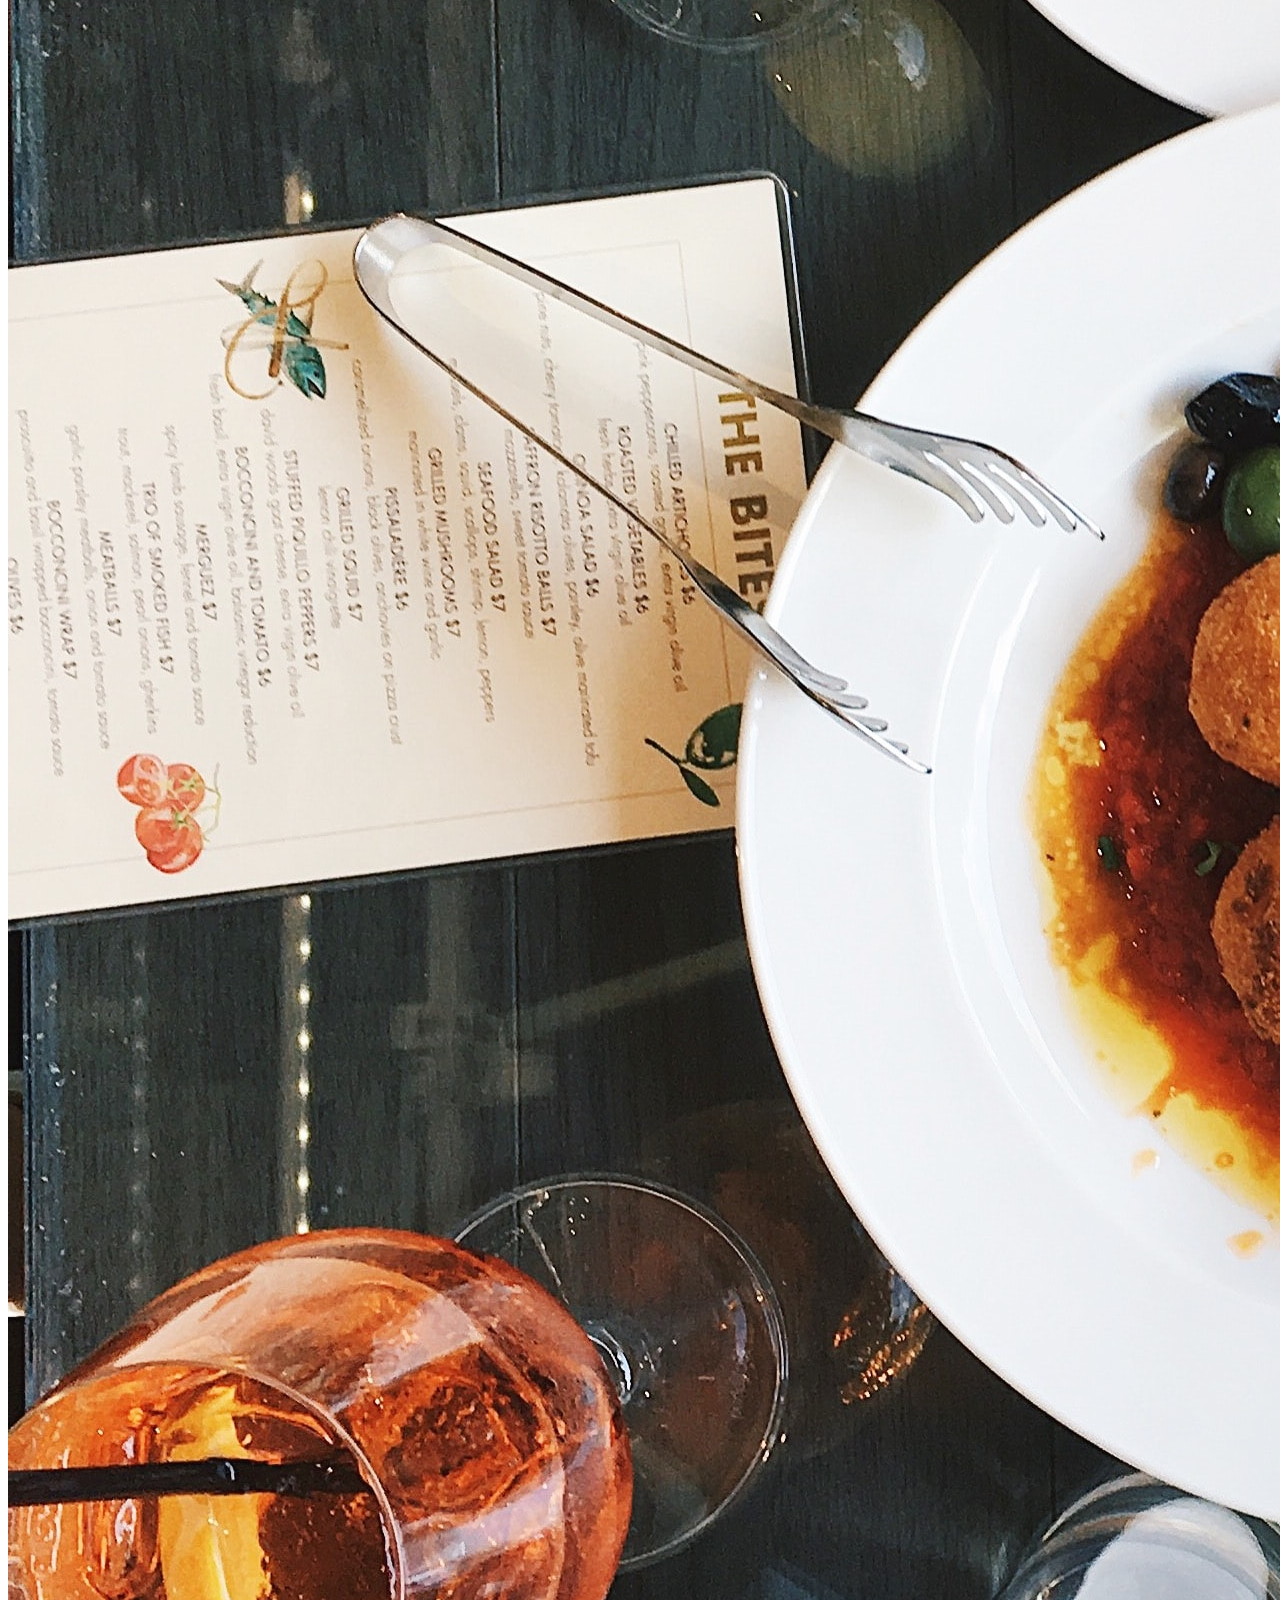
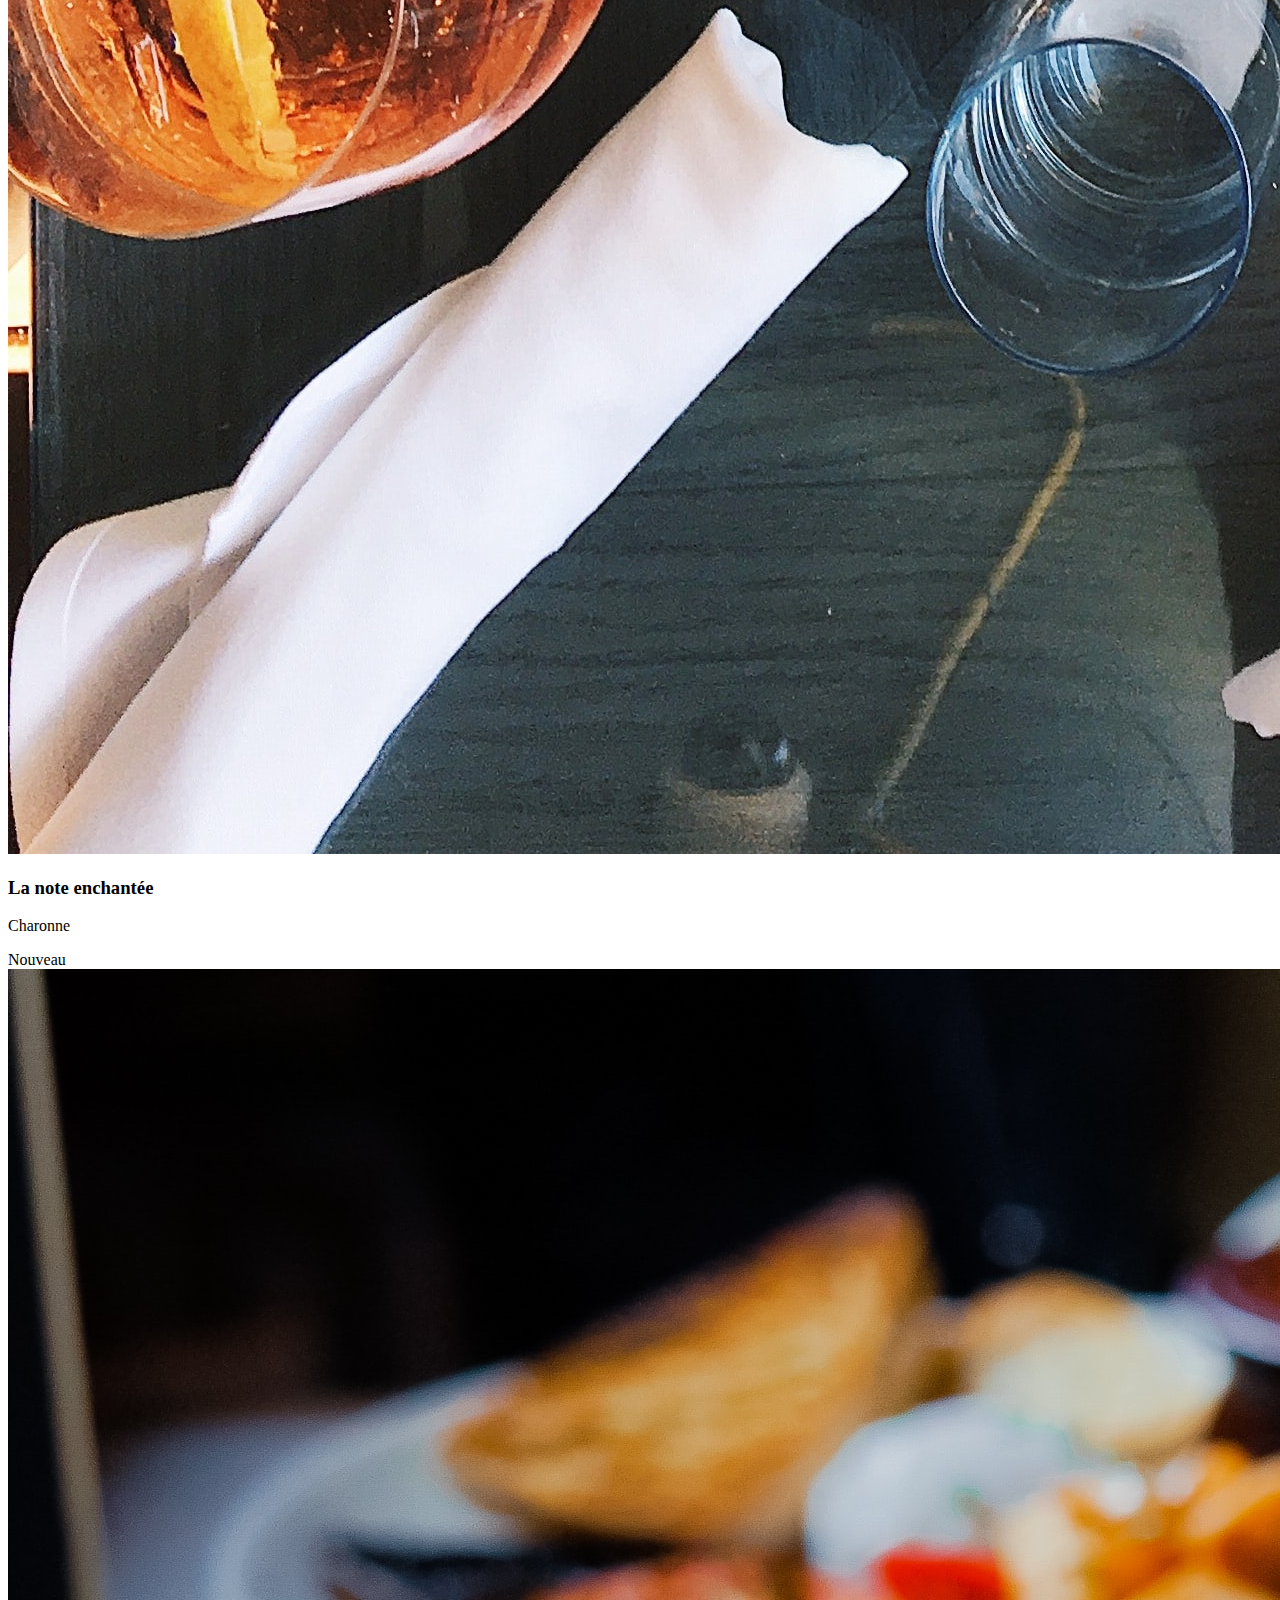
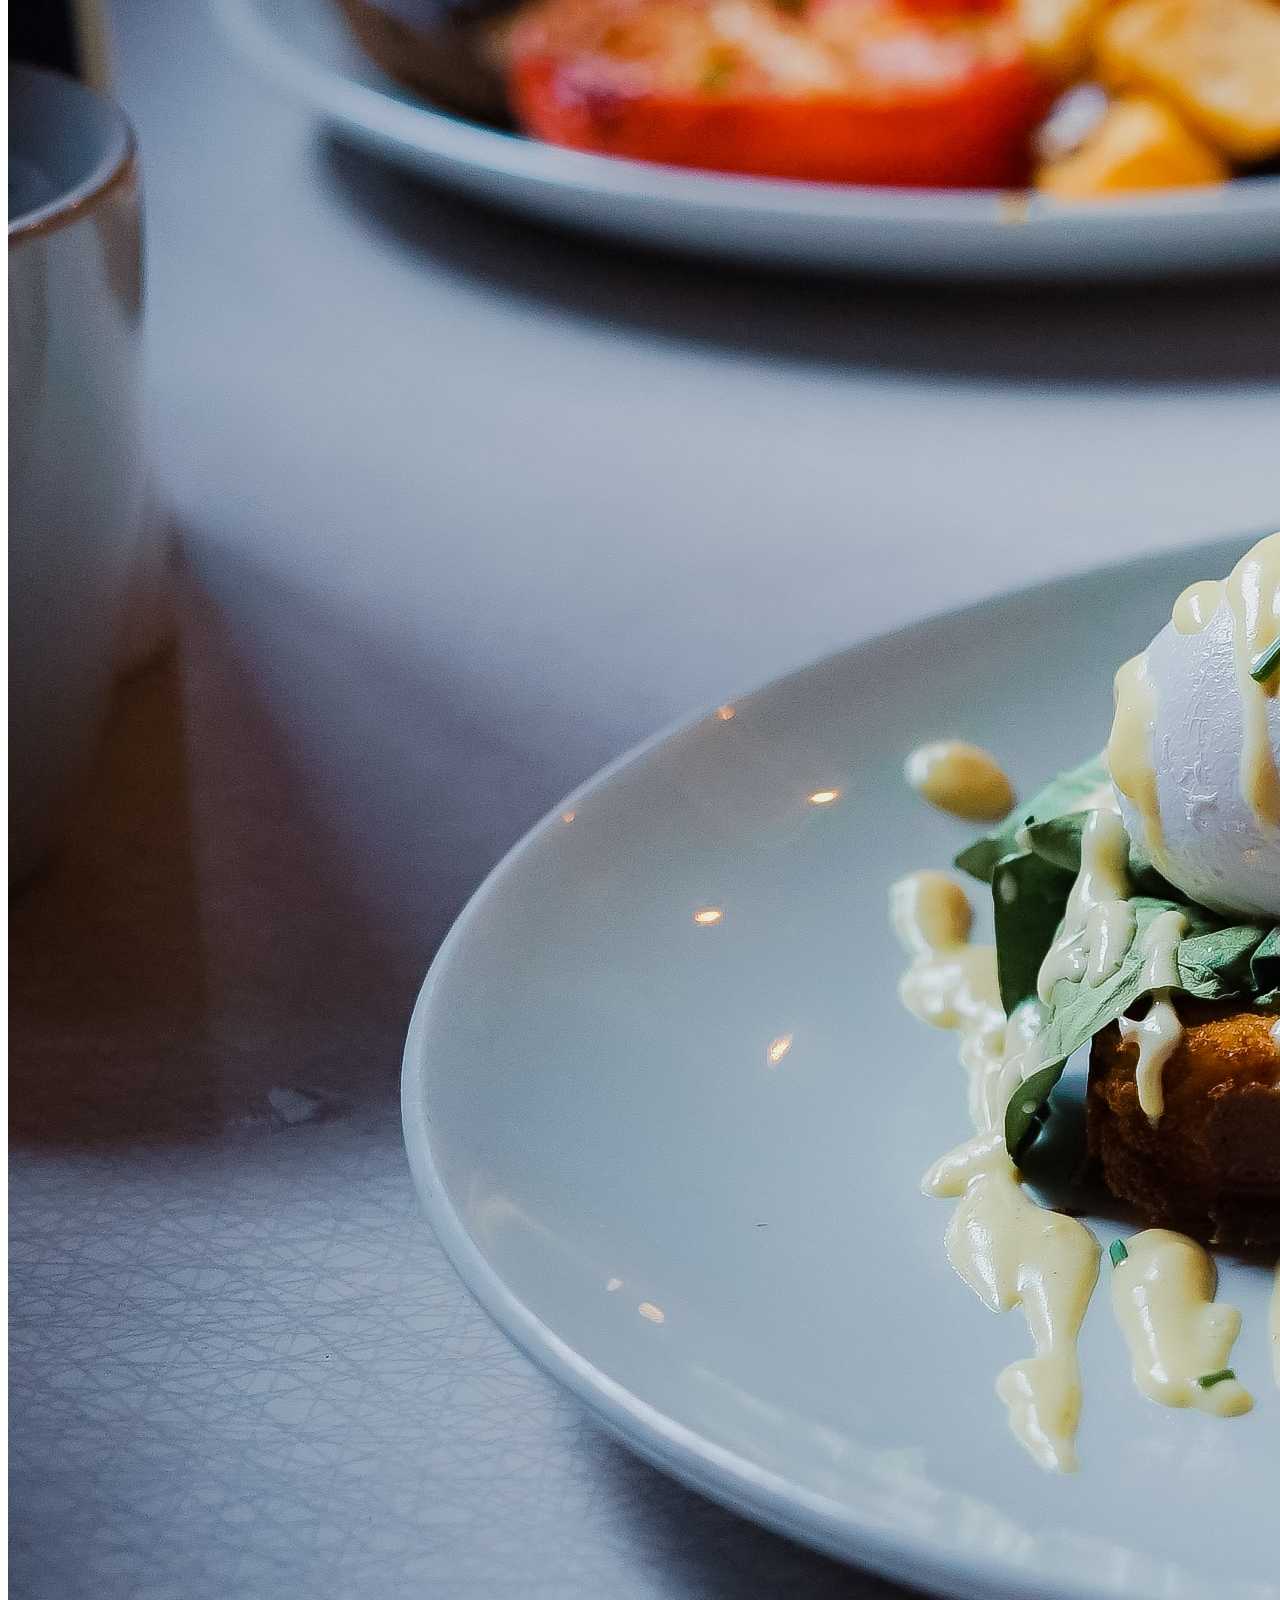
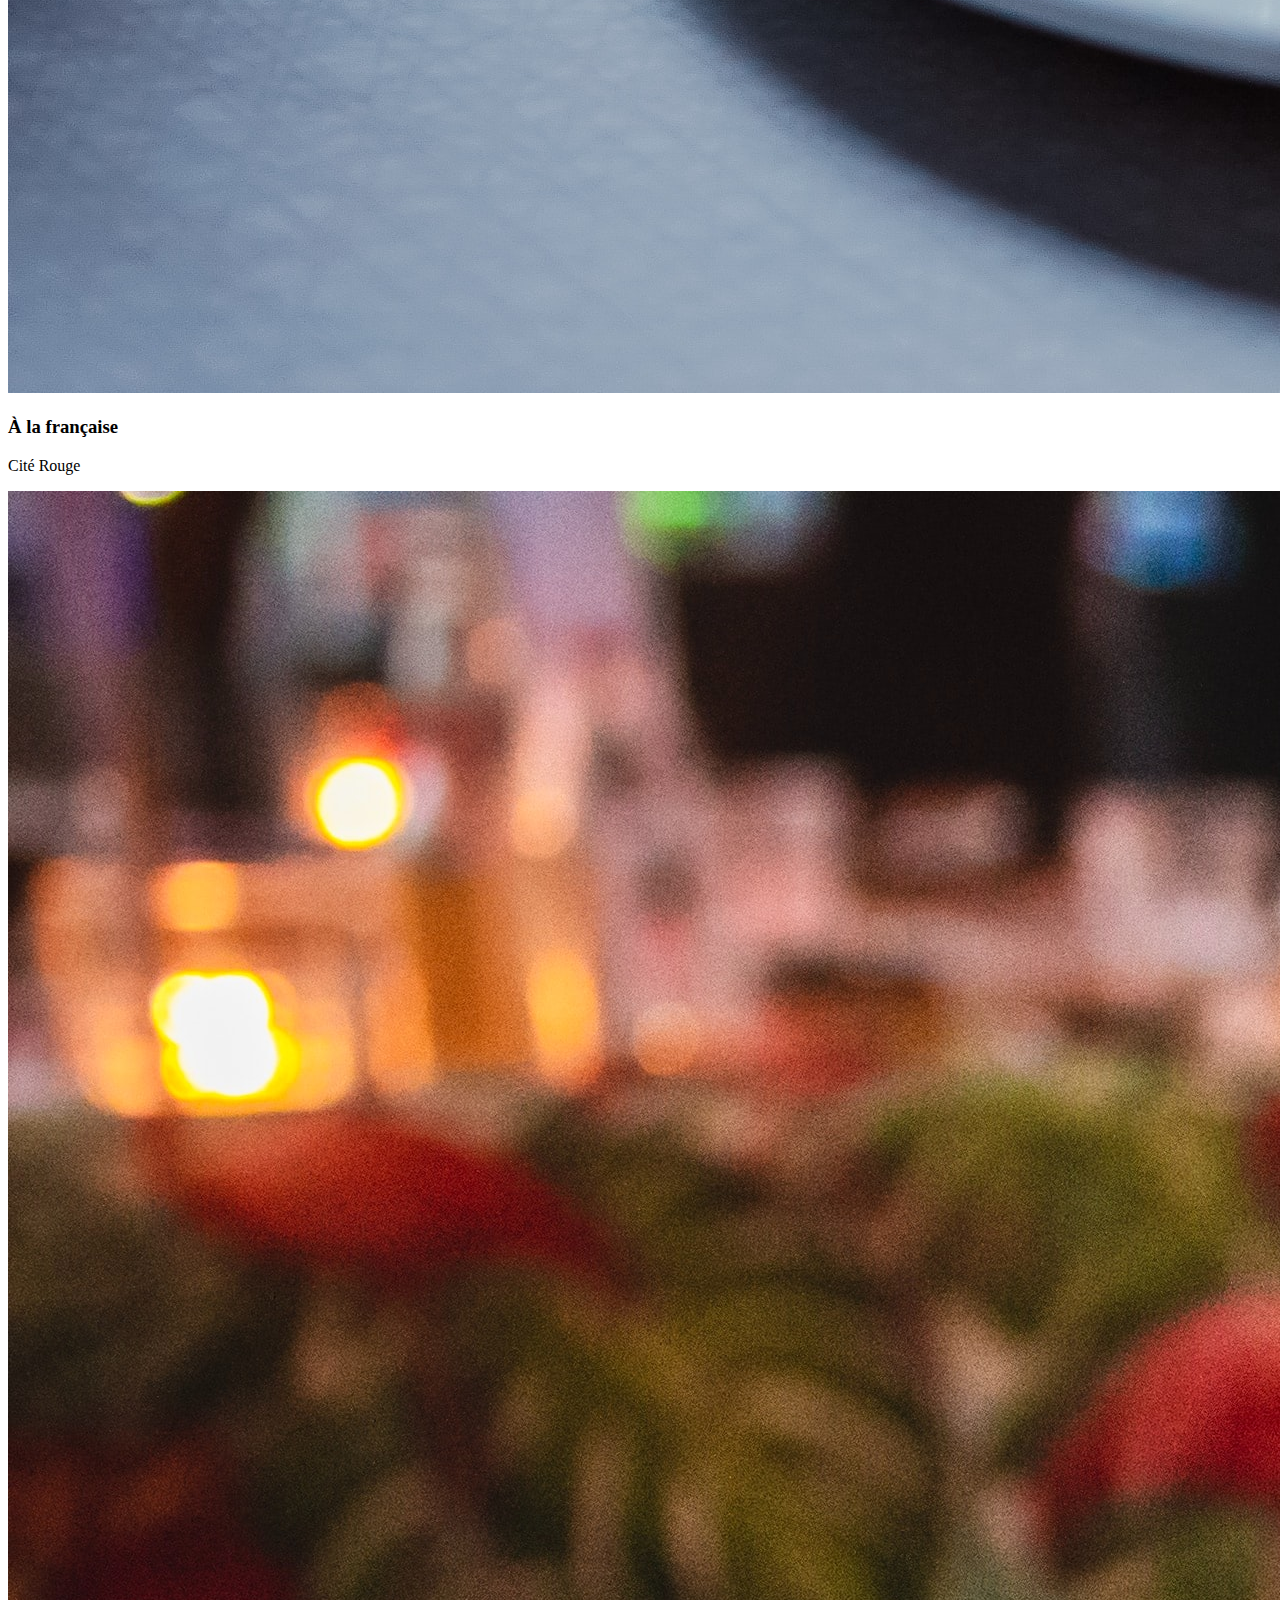
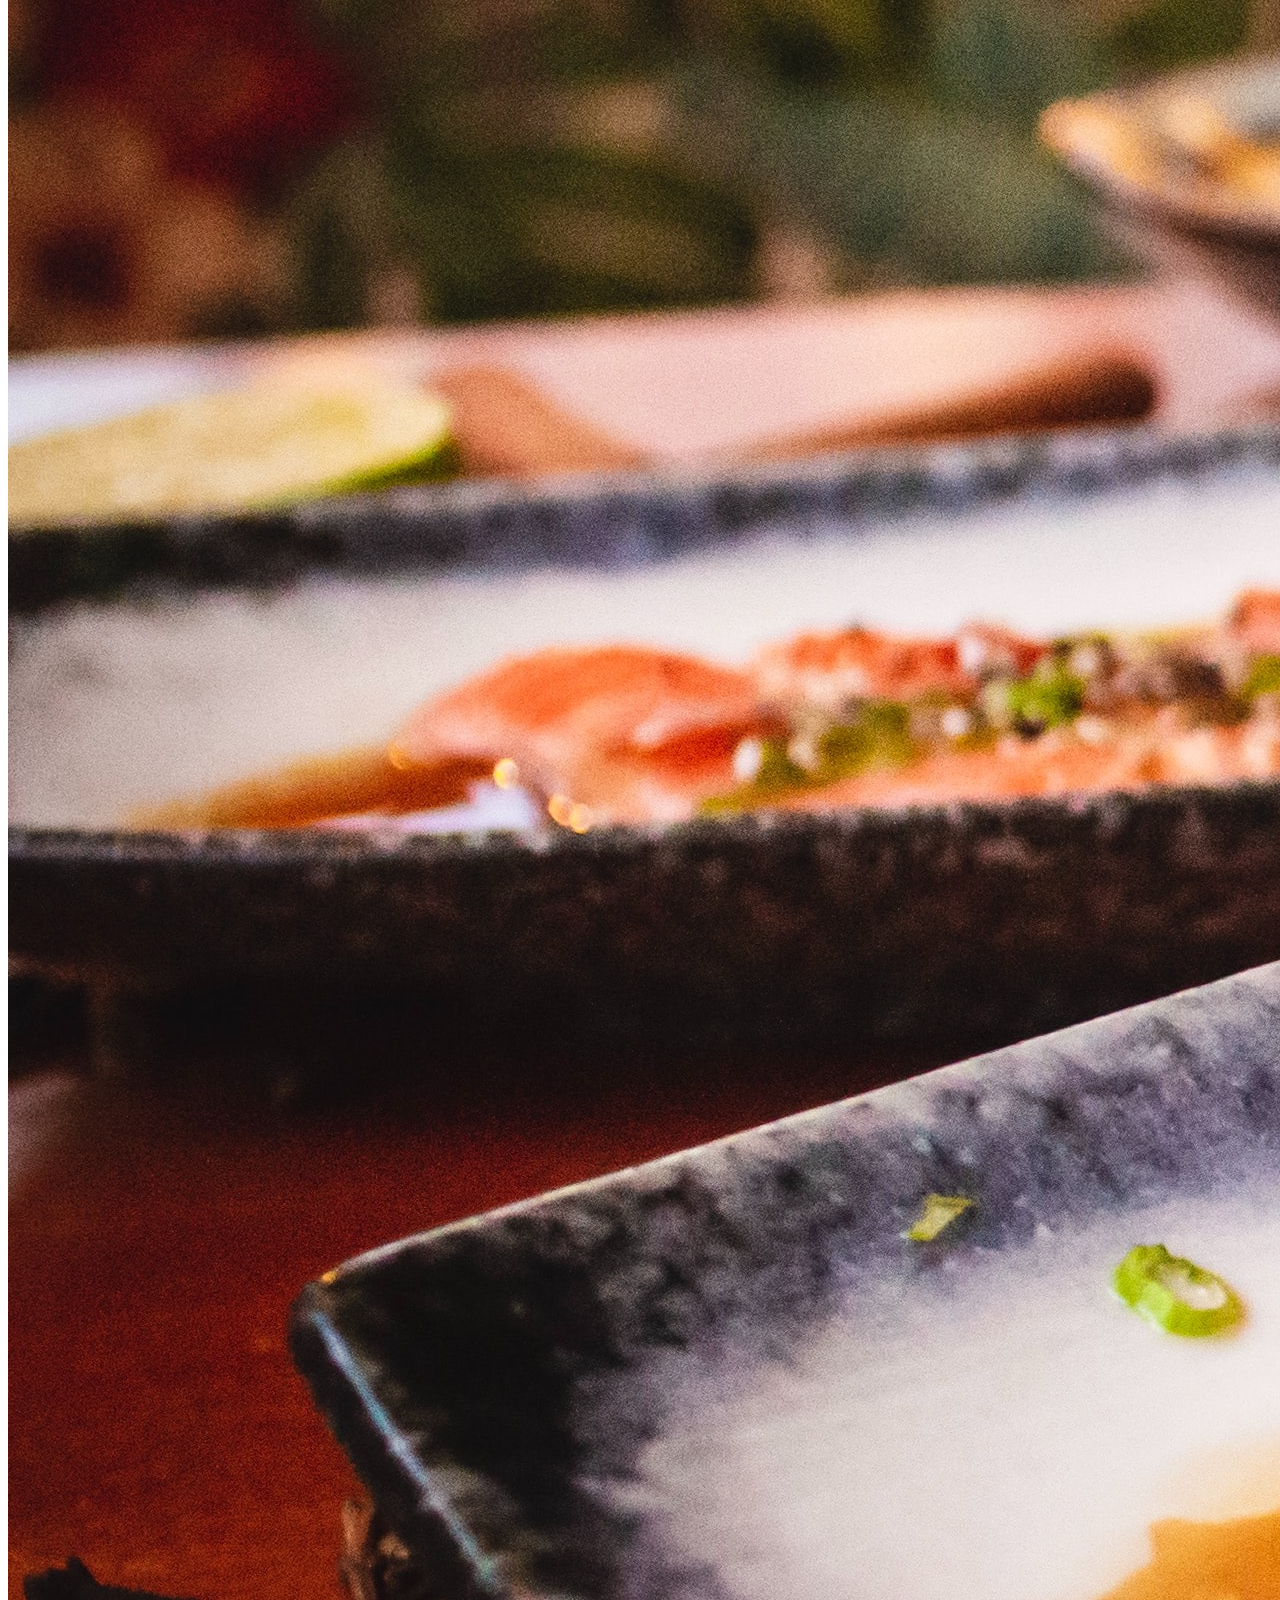
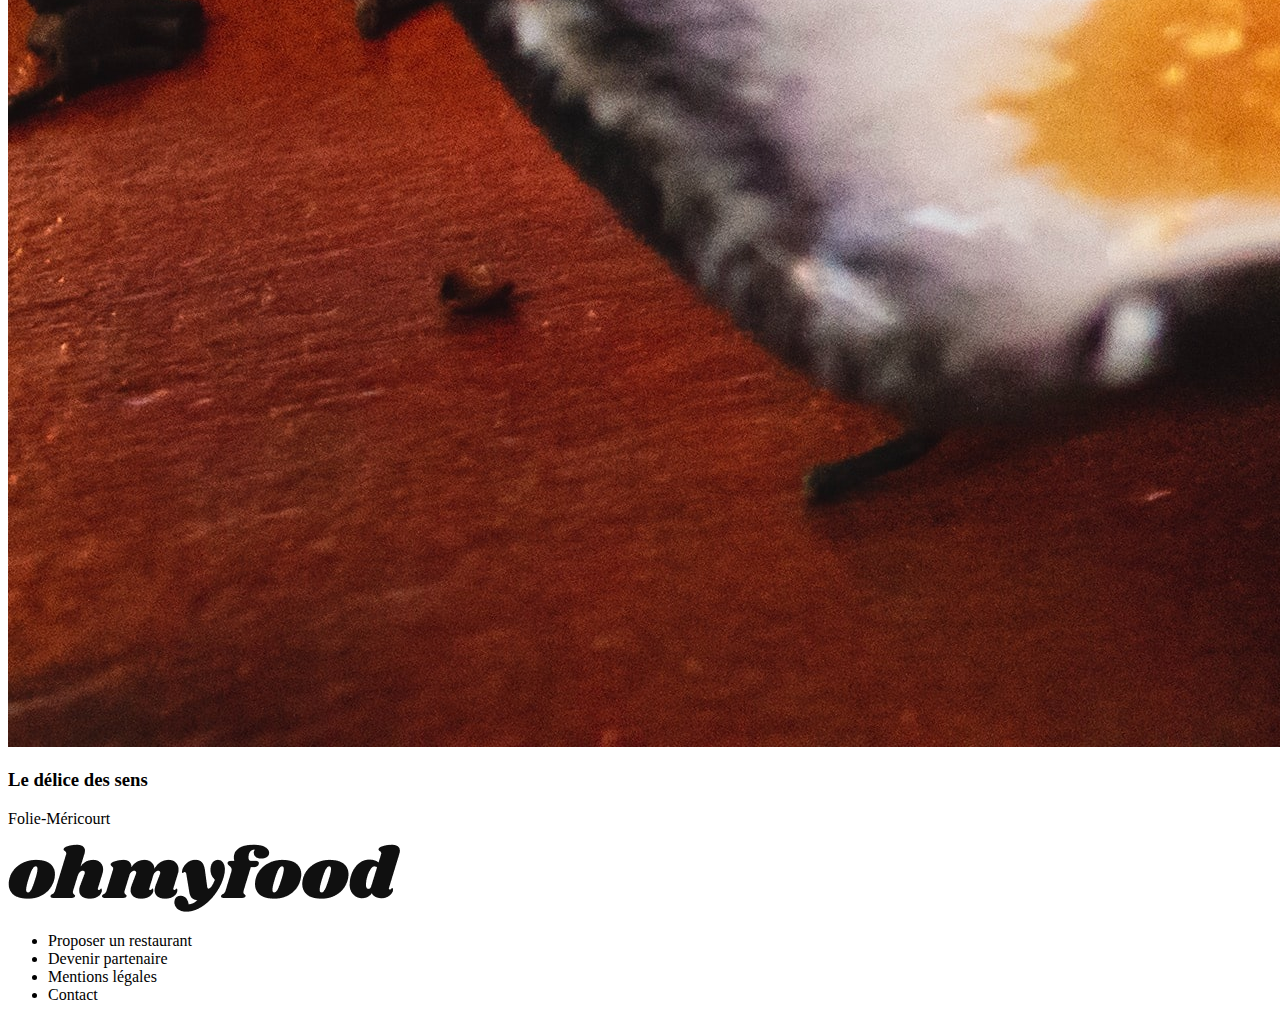
==== commit 92193353: "changement du code pour la section restaurants" ====
--- a/index.html
+++ b/index.html
@@ -35,75 +35,71 @@
                 <h2 class="fonction_title">Fonctionnement</h2>
                 <ul class="fonction_ul">
                     <li class="fonction_li">
-                        <span class="fonction_numero_1">1</span>
-                        <i class="fa-solid fa-mobile-screen-button fonction_icone_1"></i>
-                        <span class="fonction_texte_1">Choisissez un restaurant</span>
+                        <span class="fonction_numero">1</span>
+                        <i class="fa-solid fa-mobile-screen-button fonction_icone"></i>
+                        <span class="fonction_texte">Choisissez un restaurant</span>
                     </li>
-                    <li class="fonction_li_2">
-                        <span class="fonction_numero_2">2</span>
-                        <i class="fa-solid fa-ellipsis-vertical fonction_icone_2"></i>
-                        <i class="fa-solid fa-bars fonction_icone_2_1"></i>
-                        <span class="fonction_texte_2">Composez votre menu</span>
+                    <li class="fonction_li">
+                        <span class="fonction_numero">2</span>
+                        <i class="fa-solid fa-ellipsis-vertical fonction_icone"></i>
+                        <i class="fa-solid fa-bars fonction_icone_paste"></i>
+                        <span class="fonction_texte">Composez votre menu</span>
                     </li>
-                    <li class="fonction_li_3">
-                        <span class="fonction_numero_3">3</span>
-                        <i class="fa-solid fa-store fonction_icone_3"></i>
-                        <span class="fonction_texte_3">Dégustez au restaurant</span>
+                    <li class="fonction_li">
+                        <span class="fonction_numero">3</span>
+                        <i class="fa-solid fa-store fonction_icone_color"></i>
+                        <span class="fonction_texte">Dégustez au restaurant</span>
                     </li>
                 </ul>
             </section>  
             <section class="restaurants">
                 <h2 class="restaurants_title">Restaurants</h2>
-                <div class="restaurants_palette">
-                    <div class="div_img_palette">
-                        <img class="img_restaurants" src="image/jay-wennington-N_Y88TWmGwA-unsplash.jpg" alt="La palette du goût"/>
+                <article class="article_restaurants">
+                    <a href="menu_1.html"></a>
+                    <img class="img_restaurants" src="image/jay-wennington-N_Y88TWmGwA-unsplash.jpg" alt="La palette du goût"/>
+                    <div class="description_restaurants">
+                        <h3 class="title_restaurants">La palette du goût</h3>
+                        <p class="lieu_restaurants">Ménilmontant</p>    
                     </div>
-                    <div class="div_txt_palette">
-                        <h4>Nouveau</h4>
-                    </div>    
-                    <article class="article_restaurants">
-                        <div class="div_palette">
-                            <h3 class="title_restaurants">La palette du goût</h3>
-                            <p class="p_restaurants">Ménilmontant</p>
-                        </div>
+                    <div>        
                         <i class="fa-regular fa-heart icone_restaurants"></i>
-                    </article>
-                </div>
-                <div class="restaurants_note">
-                    <div class="div_img_note">
-                        <img class="img_restaurants" src="image/stil-u2Lp8tXIcjw-unsplash.jpg" alt="La note enchantée"/>
+                    </div>   
+                    <span class="nouveau">Nouveau</span>   
+                </article>
+                <article class="article_restaurants">
+                    <a href="menu_1.html"></a>
+                    <img class="img_restaurants" src="image/stil-u2Lp8tXIcjw-unsplash.jpg" alt="La note enchantée"/>
+                    <div class="description_restaurants">
+                        <h3 class="title_restaurants">La note enchantée</h3>
+                        <p class="lieu_restaurants">Charonne</p>    
                     </div>
-                    <div class="div_txt_note">
-                        <h4>Nouveau</h4>
-                    </div>    
-                    <article class="article_restaurants">
-                        <div class="div_palette">
-                            <h3 class="title_restaurants">La note enchantée</h3>
-                            <p class="p_restaurants">Charonne</p>
-                        </div>
+                    <div>        
                         <i class="fa-regular fa-heart icone_restaurants"></i>
-                    </article>
-                </div>
-                <div class="restaurants_francaise">
+                    </div>   
+                    <span class="nouveau">Nouveau</span>   
+                </article>
+                <article class="article_restaurants">
+                    <a href="menu_1.html"></a>
                     <img class="img_restaurants" src="image/toa-heftiba-DQKerTsQwi0-unsplash.jpg" alt="À la française"/>
-                    <article class="article_restaurants">
-                        <div class="div_francaise">
-                            <h3 class="title_restaurants">À la française</h3>
-                            <p class="p_restaurants">Cité Rouge</p>
-                        </div>
+                    <div class="description_restaurants">
+                        <h3 class="title_restaurants">À la française</h3>
+                        <p class="lieu_restaurants">Cité Rouge</p>    
+                    </div>
+                    <div>        
                         <i class="fa-regular fa-heart icone_restaurants"></i>
-                    </article>
-                </div>
-                <div class="restaurants_delice">
+                    </div>  
+                </article>
+                <article class="article_restaurants">
+                    <a href="menu_1.html"></a>
                     <img class="img_restaurants" src="image/louis-hansel-shotsoflouis-qNBGVyOCY8Q-unsplash.jpg" alt="Le délice des sens"/>
-                    <article class="article_restaurants">
-                        <div class="div_delice">
-                            <h3 class="title_restaurants">Le délice des sens</h3>
-                            <p class="p_restaurants">Folie-Méricourt</p>
-                        </div>
+                    <div class="description_restaurants">
+                        <h3 class="title_restaurants">Le délice des sens</h3>
+                        <p class="lieu_restaurants">Folie-Méricourt</p>    
+                    </div>
+                    <div>        
                         <i class="fa-regular fa-heart icone_restaurants"></i>
-                    </article>
-                </div>    
+                    </div>  
+                </article>
             </section>        
         </main>
         <footer>
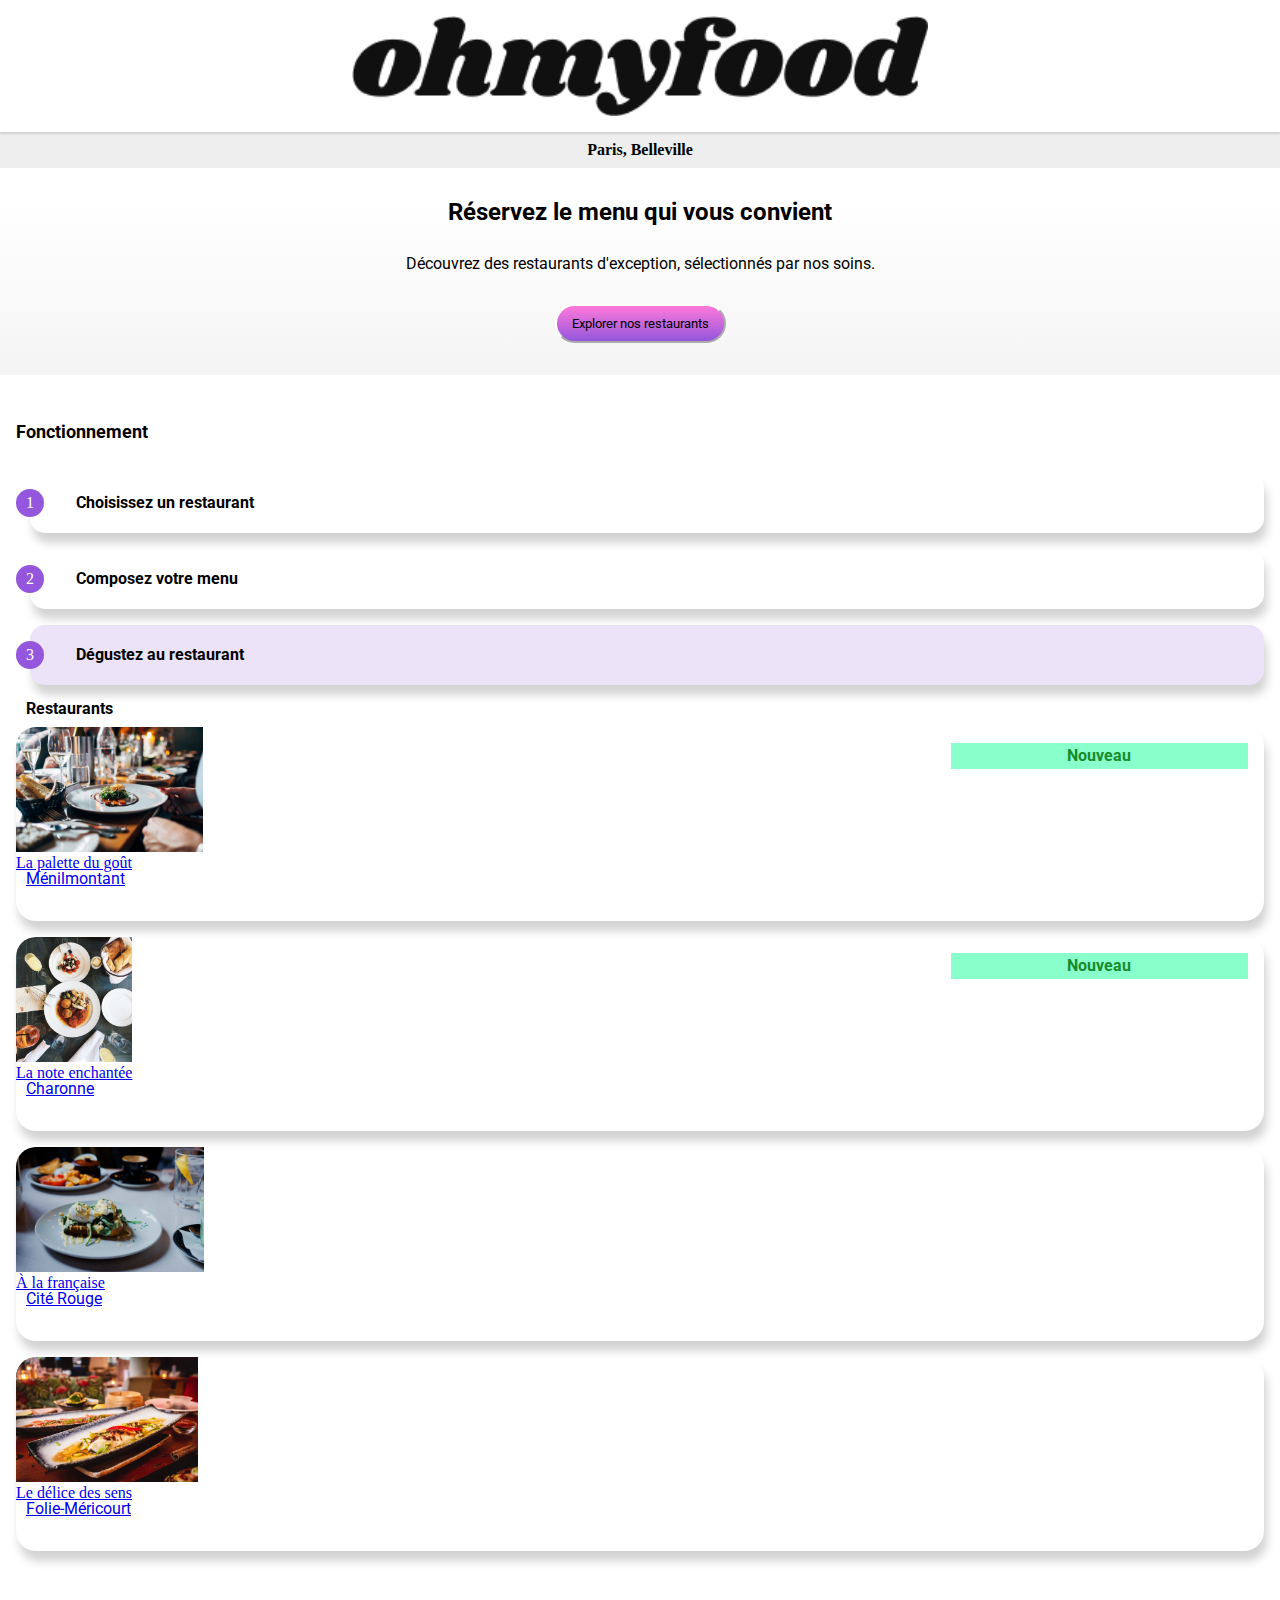
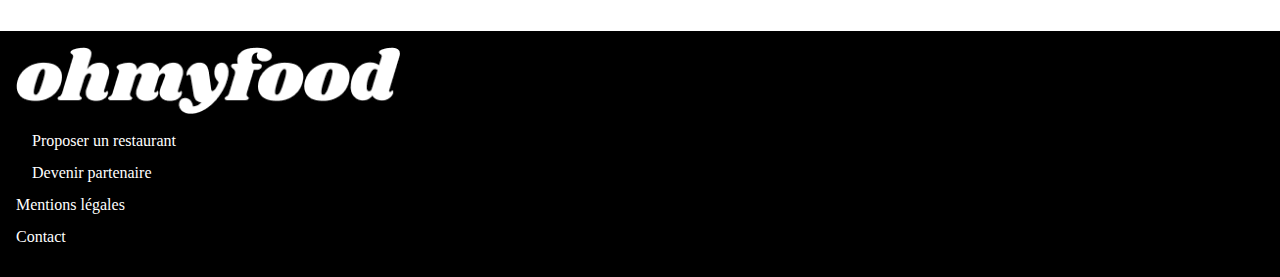
==== commit d8c33055: "ajout des link css pour desktop et tablette, modification des anchre" ====
--- a/index.html
+++ b/index.html
@@ -8,6 +8,8 @@
         <link href="https://fonts.googleapis.com/css2?family=Roboto&family=Shrikhand&display=swap" rel="stylesheet">
         <link rel="stylesheet" href="https://cdnjs.cloudflare.com/ajax/libs/font-awesome/6.1.1/css/all.min.css" integrity="sha512-KfkfwYDsLkIlwQp6LFnl8zNdLGxu9YAA1QvwINks4PhcElQSvqcyVLLD9aMhXd13uQjoXtEKNosOWaZqXgel0g==" crossorigin="anonymous" referrerpolicy="no-referrer" />
         <link rel="stylesheet" href="css/index.css"/>
+        <link rel="stylesheet" href="css/index_desktop.css" media="(min-width: 992px)"/>
+        <link rel="stylesheet" href="css/index_tablette.css" media="(min-width: 768px)"/>
         <meta name="viewport" content="width=device-width, initial-scale=1">
         <title>ohmyfood</title>
     </head>
@@ -53,52 +55,56 @@
                 </ul>
             </section>  
             <section class="restaurants">
-                <h2 class="restaurants_title">Restaurants</h2>
+                <h2 class="title_restaurants">Restaurants</h2>
                 <article class="article_restaurants">
-                    <a href="menu_1.html"></a>
-                    <img class="img_restaurants" src="image/jay-wennington-N_Y88TWmGwA-unsplash.jpg" alt="La palette du goût"/>
-                    <div class="description_restaurants">
-                        <h3 class="title_restaurants">La palette du goût</h3>
-                        <p class="lieu_restaurants">Ménilmontant</p>    
-                    </div>
-                    <div>        
-                        <i class="fa-regular fa-heart icone_restaurants"></i>
-                    </div>   
-                    <span class="nouveau">Nouveau</span>   
+                    <a href="menu_1.html" class="anchor_resteaurants">
+                        <img class="img_restaurants" src="image/jay-wennington-N_Y88TWmGwA-unsplash.jpg" alt="La palette du goût"/>
+                        <div class="description_restaurants">
+                            <h3 class="name_restaurants">La palette du goût</h3>
+                            <p class="lieu_restaurants">Ménilmontant</p>        
+                        </div>
+                        <div>        
+                            <i class="fa-regular fa-heart icone_restaurants"></i>
+                        </div>   
+                        <span class="nouveau">Nouveau</span>
+                    </a>   
                 </article>
                 <article class="article_restaurants">
-                    <a href="menu_1.html"></a>
-                    <img class="img_restaurants" src="image/stil-u2Lp8tXIcjw-unsplash.jpg" alt="La note enchantée"/>
-                    <div class="description_restaurants">
-                        <h3 class="title_restaurants">La note enchantée</h3>
-                        <p class="lieu_restaurants">Charonne</p>    
-                    </div>
-                    <div>        
-                        <i class="fa-regular fa-heart icone_restaurants"></i>
-                    </div>   
-                    <span class="nouveau">Nouveau</span>   
+                    <a href="menu_2.html" class="anchor_resteaurants">
+                        <img class="img_restaurants" src="image/stil-u2Lp8tXIcjw-unsplash.jpg" alt="La note enchantée"/>
+                        <div class="description_restaurants">
+                            <h3 class="name_restaurants">La note enchantée</h3>
+                            <p class="lieu_restaurants">Charonne</p>    
+                        </div>
+                        <div>        
+                            <i class="fa-regular fa-heart icone_restaurants"></i>
+                        </div>   
+                        <span class="nouveau">Nouveau</span>
+                    </a>       
                 </article>
                 <article class="article_restaurants">
-                    <a href="menu_1.html"></a>
-                    <img class="img_restaurants" src="image/toa-heftiba-DQKerTsQwi0-unsplash.jpg" alt="À la française"/>
-                    <div class="description_restaurants">
-                        <h3 class="title_restaurants">À la française</h3>
-                        <p class="lieu_restaurants">Cité Rouge</p>    
-                    </div>
-                    <div>        
-                        <i class="fa-regular fa-heart icone_restaurants"></i>
-                    </div>  
+                    <a href="menu_3.html" class="anchor_resteaurants">
+                        <img class="img_restaurants" src="image/toa-heftiba-DQKerTsQwi0-unsplash.jpg" alt="À la française"/>
+                        <div class="description_restaurants">
+                            <h3 class="name_restaurants">À la française</h3>
+                            <p class="lieu_restaurants">Cité Rouge</p>    
+                        </div>
+                        <div>        
+                            <i class="fa-regular fa-heart icone_restaurants"></i>
+                        </div>
+                    </a>      
                 </article>
                 <article class="article_restaurants">
-                    <a href="menu_1.html"></a>
-                    <img class="img_restaurants" src="image/louis-hansel-shotsoflouis-qNBGVyOCY8Q-unsplash.jpg" alt="Le délice des sens"/>
-                    <div class="description_restaurants">
-                        <h3 class="title_restaurants">Le délice des sens</h3>
-                        <p class="lieu_restaurants">Folie-Méricourt</p>    
-                    </div>
-                    <div>        
-                        <i class="fa-regular fa-heart icone_restaurants"></i>
-                    </div>  
+                    <a href="menu_4.html" class="anchor_resteaurants">
+                        <img class="img_restaurants" src="image/louis-hansel-shotsoflouis-qNBGVyOCY8Q-unsplash.jpg" alt="Le délice des sens"/>
+                        <div class="description_restaurants">
+                            <h3 class="name_restaurants">Le délice des sens</h3>
+                            <p class="lieu_restaurants">Folie-Méricourt</p>    
+                        </div>
+                        <div>        
+                            <i class="fa-regular fa-heart icone_restaurants"></i>
+                        </div>
+                    </a>      
                 </article>
             </section>        
         </main>
--- a/css/index.css
+++ b/css/index.css
@@ -0,0 +1,161 @@
+.logo_1{
+    display: flex;justify-content: center;
+    box-shadow: 0px 2px 2px darkgrey;
+}
+.logo{
+    width: 45%;
+    padding: 1rem 0rem;
+}
+.localisation{
+    display: flex;
+    justify-content: center;
+    gap: 10px;
+    padding: 10px 10px 10px 0px;
+    background-color: #e5e5e5a8;
+}
+.loc_texte{
+    font-weight: bold;  
+}
+.main_head{
+    background:linear-gradient(white,50%,#d3d3d33d) ;
+    padding-bottom: 2rem;
+    text-align: center;
+    margin: 2rem 0rem;
+}
+.main_head_title{
+    margin: 2rem;
+    font-family: 'Roboto'; font-size: x-large; font-weight: bold;
+}
+.main_head_paragraphe{
+    margin: 1rem;
+    font-family: 'Roboto';
+}
+.main_head_btn{
+    margin-top: 1rem;
+    border-radius: 50px;
+    border-color: white;
+    padding: 10px 15px;
+    background: linear-gradient(#FF79DA,#9356DC);
+    font-family: 'Roboto';
+}
+.fonction{
+    margin: 3rem 1rem 0rem 1rem;
+}
+.fonction_title{
+    font-family: 'Roboto'; font-size: large; font-weight: bold;
+    margin-bottom: 2rem;
+}
+.fonction_li{
+    display: flex;
+    align-items: center;
+    margin: 0rem 0rem 1rem 0.9rem;
+    gap: 1rem;
+    border-width: 1px;
+    border-radius: 15px;
+    padding: 1rem 0rem 1rem 0rem;
+    box-shadow: 3px 10px 10px lightgrey;
+}
+.fonction_li:last-child{
+    background-color: #9356dc2b;
+}
+.fonction_icone{
+    font-size: larger;
+}
+.fonction_icone:first-child{
+    margin-left: 3px;
+}
+.fonction_icone_paste{
+margin-left: -1rem;
+}
+.fonction_icone_color{
+    color: #9356DC;
+}
+.fonction_numero{
+    border-style: solid;
+    border-radius: 50%;
+    padding: 6px 10px;
+    margin-left: -0.9rem;
+    color: white;
+    background-color: #9356DC;
+}
+.fonction_texte{
+    font-family: 'Roboto';
+    font-weight: bold;
+}
+.fonction_texte:first-child{
+    margin-left: 2px;
+}
+.restaurants{
+    margin: 0rem 1rem 5rem 1rem;  
+}
+.article_restaurants{
+    position: relative;
+    display: flex;
+    flex-wrap: wrap;
+    align-items: center;
+    justify-content: space-between;
+    border-radius: 20px ;
+    box-shadow: 3px 10px 10px lightgrey;
+    overflow: hidden;
+    width: 100%;
+    margin-bottom: 1rem;
+}
+.restaurants_title{
+    font-family: 'Roboto'; font-size: large; font-weight: bold;
+    margin: 6rem 0rem 1rem 0rem;
+}
+.img_restaurants{
+    width: 100%;
+    object-fit: cover;
+    height: 125px;
+}
+.descripton_restaurants{
+    flex-grow: 1;
+}
+.title_restaurants{
+    font-family: 'Roboto'; font-size: medium; font-weight: bold;
+    margin: 10px 0px 10px 10px;
+}
+.lieu_restaurants{
+    font-family: 'Roboto'; 
+    margin: 0px 0px 10px 10px;
+}
+.icone_restaurants{
+    font-size: x-large;
+    margin: 0px 20px 10px 0px;
+}
+.nouveau{
+    background: rgb(137 255 204);
+    position: absolute;
+    text-align: center;
+    font-family: 'Roboto';
+    font-weight: bold;
+    right: 1rem;
+    top: 1rem;
+    color: rgb(22, 140, 44);
+    padding: 5px;
+    width: 23%;
+}
+.footer{
+    background-color: black;
+    padding-bottom: 2rem;
+}
+.logo_footer{
+    width: 30%;
+    filter: brightness(100);
+    margin: 1rem 0rem 1rem 1rem;
+}
+.ul_footer{
+    display: flex;
+    flex-direction: column;
+    gap: 1rem;
+}
+.li_footer{
+    display: flex;
+    gap: 1rem;
+    color: white;
+    margin-left: 1rem;
+}
+.icone_footer{
+    font-size: small;
+}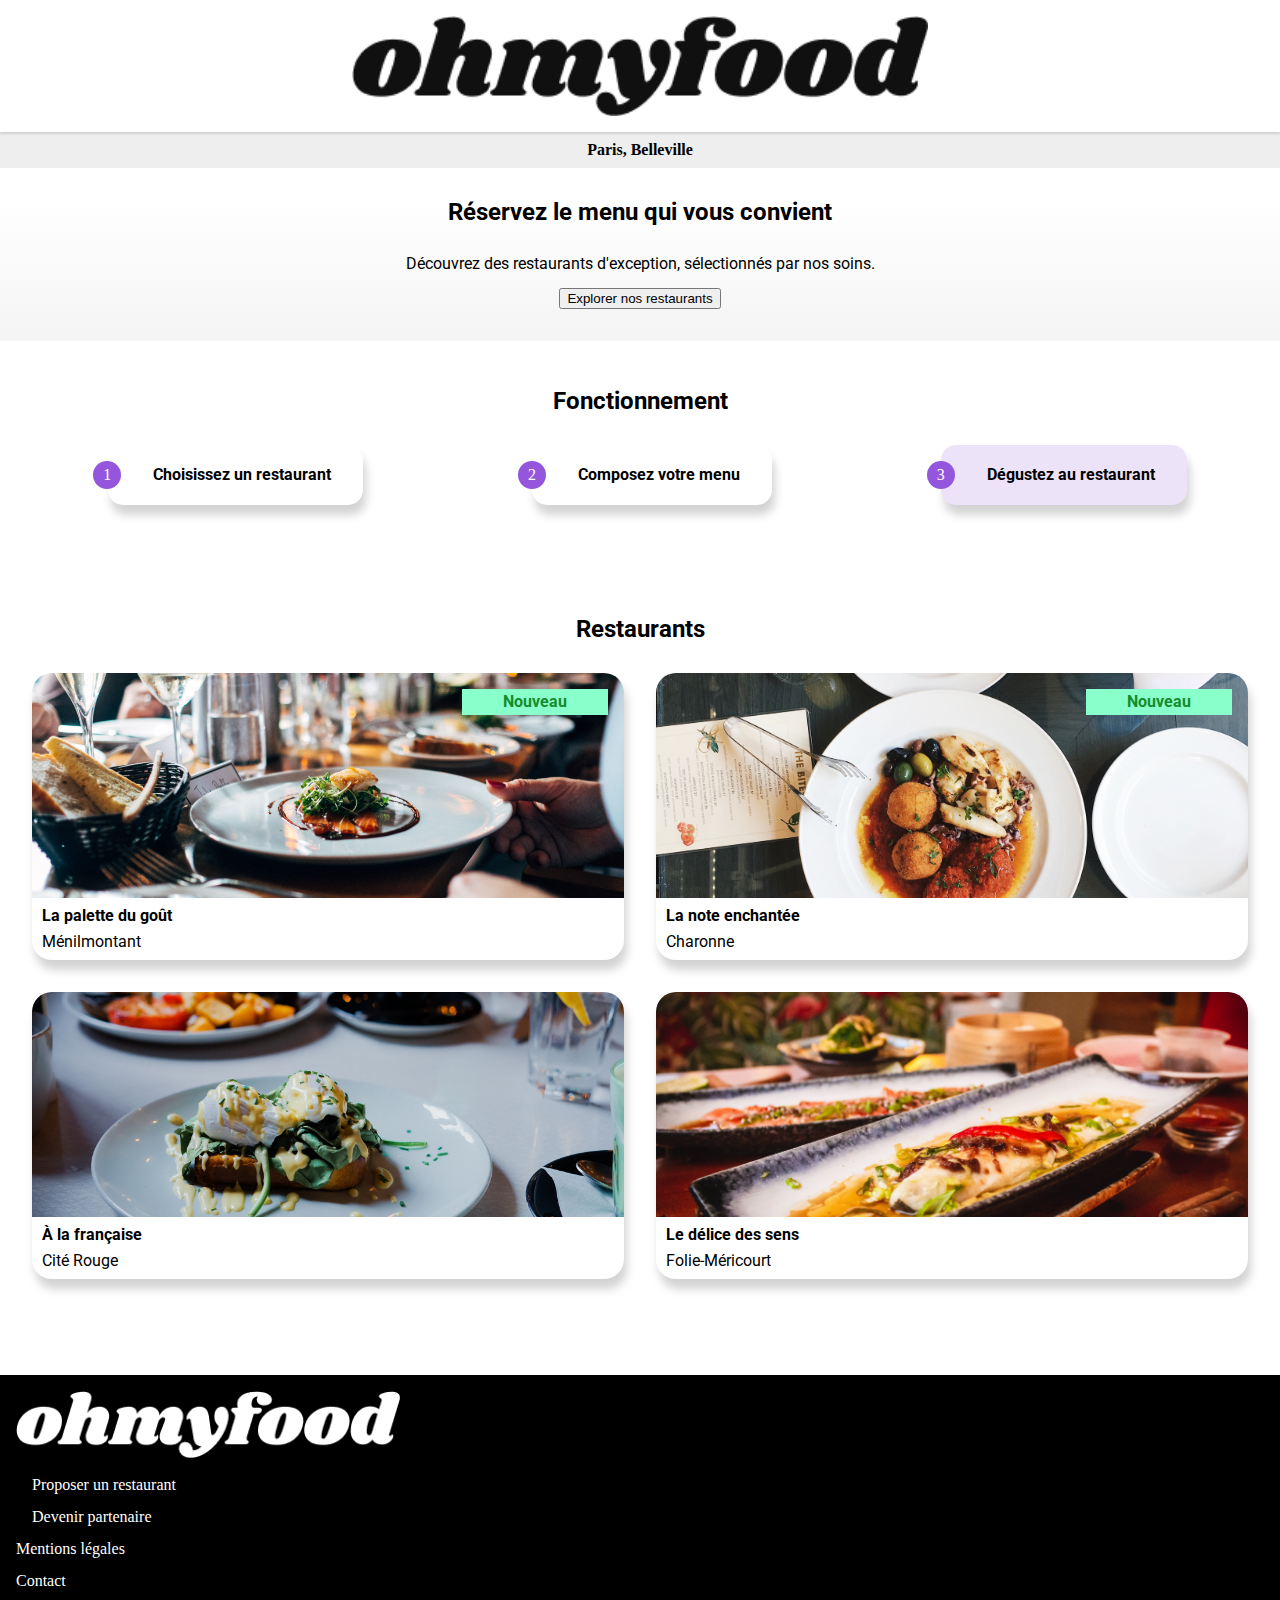
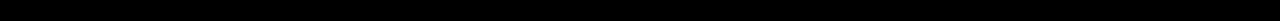
==== commit d353367d: "Modification des class de la balise button" ====
--- a/index.html
+++ b/index.html
@@ -29,8 +29,8 @@
             <section class="main_head">
                     <h2 class="main_head_title">Réservez le menu qui vous convient</h2>
                     <p class="main_head_paragraphe">Découvrez des restaurants d'exception, sélectionnés par nos soins.</p>
-                    <button class="main_head_btn" type="submit">
-                        <span class="btn-text">Explorer nos restaurants</span>
+                    <button class="btn" type="submit">
+                        <span class="btn_texte">Explorer nos restaurants</span>
                     </button>
             </section>
             <section class="fonction">
--- a/css/index.css
+++ b/css/index.css
@@ -88,19 +88,21 @@
 .restaurants{
     margin: 0rem 1rem 5rem 1rem;  
 }
-.article_restaurants{
+.anchor_resteaurants {
     position: relative;
     display: flex;
     flex-wrap: wrap;
     align-items: center;
     justify-content: space-between;
-    border-radius: 20px ;
+    border-radius: 20px;
     box-shadow: 3px 10px 10px lightgrey;
     overflow: hidden;
     width: 100%;
     margin-bottom: 1rem;
+    text-decoration: none;
+    color: black;
 }
-.restaurants_title{
+.title_restaurants{
     font-family: 'Roboto'; font-size: large; font-weight: bold;
     margin: 6rem 0rem 1rem 0rem;
 }
@@ -112,7 +114,7 @@
 .descripton_restaurants{
     flex-grow: 1;
 }
-.title_restaurants{
+.name_restaurants{
     font-family: 'Roboto'; font-size: medium; font-weight: bold;
     margin: 10px 0px 10px 10px;
 }
--- a/css/index_desktop.css
+++ b/css/index_desktop.css
@@ -0,0 +1,46 @@
+.fonction_title {
+    justify-content: center;
+    display: flex;
+    font-family: 'Roboto';
+    font-size: x-large;
+    font-weight: bold;
+    margin-bottom: 2rem;   
+}
+.fonction_ul{
+    display: flex;
+    justify-content: space-around;
+}
+.fonction_li{
+    padding: 1rem 2rem 1rem 0rem;
+}
+.restaurants {
+    margin-bottom: 5rem;
+    display: flex;
+    flex-wrap: wrap;
+}
+.title_restaurants {
+    display: flex;
+    flex-wrap: nowrap;
+    justify-content: center;
+    width: 100%;
+    font-family: 'Roboto';   
+    font-size: x-large;
+    font-weight: bold;
+    margin: 6rem 0rem 1rem 0rem;   
+}
+.article_restaurants{
+    width: calc( 50% - 2rem);
+    margin-right: 2rem;
+}
+.anchor_resteaurants {
+    position: relative;
+    display: inline-flex;
+    flex-wrap: wrap;
+    align-items: center;
+    justify-content: space-between;
+    border-radius: 20px;
+    box-shadow: 3px 10px 10px lightgrey;
+    overflow: hidden;
+    width: 100%;
+    margin: 1rem;
+}--- a/css/index_tablette.css
+++ b/css/index_tablette.css
@@ -0,0 +1,3 @@
+.img_restaurants {
+    height: 225px;
+}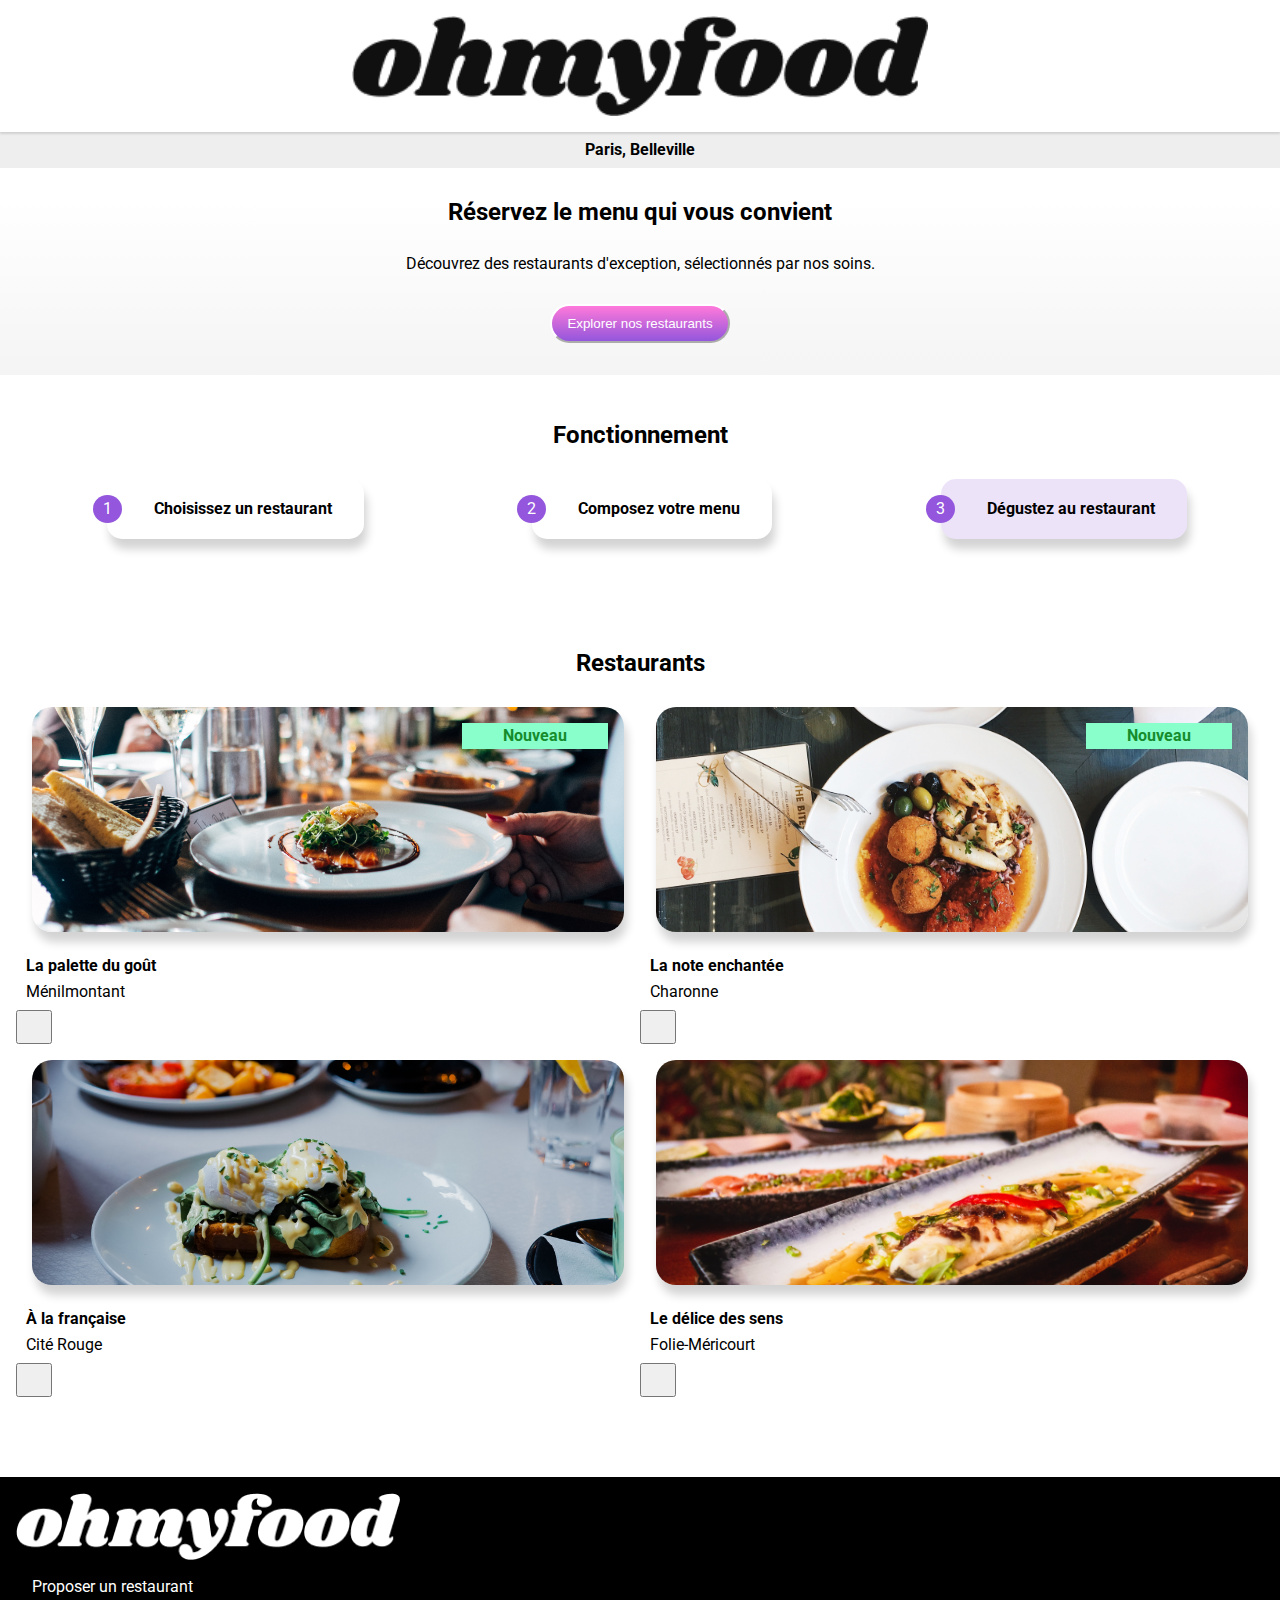
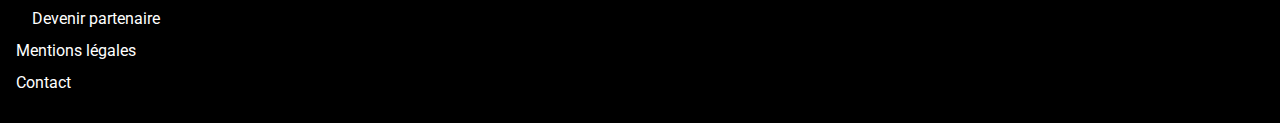
==== commit 1e4314e7: "finalisation de index.html hors animation et changement de l'ancre" ====
--- a/index.html
+++ b/index.html
@@ -59,52 +59,53 @@
                 <article class="article_restaurants">
                     <a href="menu_1.html" class="anchor_resteaurants">
                         <img class="img_restaurants" src="image/jay-wennington-N_Y88TWmGwA-unsplash.jpg" alt="La palette du goût"/>
-                        <div class="description_restaurants">
-                            <h3 class="name_restaurants">La palette du goût</h3>
-                            <p class="lieu_restaurants">Ménilmontant</p>        
-                        </div>
-                        <div>        
-                            <i class="fa-regular fa-heart icone_restaurants"></i>
-                        </div>   
                         <span class="nouveau">Nouveau</span>
-                    </a>   
+                    </a>     
+                    <div class="description_restaurants">
+                        <h3 class="name_restaurants">La palette du goût</h3>
+                        <p class="lieu_restaurants">Ménilmontant</p>        
+                    </div>
+                    <button class="like_restaurants">        
+                        <i class="fa-regular fa-heart icone_restaurants"></i>        
+                    </button>
+                          
                 </article>
                 <article class="article_restaurants">
                     <a href="menu_2.html" class="anchor_resteaurants">
                         <img class="img_restaurants" src="image/stil-u2Lp8tXIcjw-unsplash.jpg" alt="La note enchantée"/>
-                        <div class="description_restaurants">
-                            <h3 class="name_restaurants">La note enchantée</h3>
-                            <p class="lieu_restaurants">Charonne</p>    
-                        </div>
-                        <div>        
-                            <i class="fa-regular fa-heart icone_restaurants"></i>
-                        </div>   
                         <span class="nouveau">Nouveau</span>
-                    </a>       
+                    </a>
+                    <div class="description_restaurants">
+                        <h3 class="name_restaurants">La note enchantée</h3>
+                        <p class="lieu_restaurants">Charonne</p>    
+                    </div>
+                    <button class="like_restaurants">        
+                        <i class="fa-regular fa-heart icone_restaurants"></i>
+                    </button>       
                 </article>
                 <article class="article_restaurants">
                     <a href="menu_3.html" class="anchor_resteaurants">
                         <img class="img_restaurants" src="image/toa-heftiba-DQKerTsQwi0-unsplash.jpg" alt="À la française"/>
-                        <div class="description_restaurants">
-                            <h3 class="name_restaurants">À la française</h3>
-                            <p class="lieu_restaurants">Cité Rouge</p>    
-                        </div>
-                        <div>        
-                            <i class="fa-regular fa-heart icone_restaurants"></i>
-                        </div>
-                    </a>      
+                    </a>
+                    <div class="description_restaurants">
+                        <h3 class="name_restaurants">À la française</h3>
+                        <p class="lieu_restaurants">Cité Rouge</p>    
+                    </div>
+                    <button class="like_restaurants">        
+                        <i class="fa-regular fa-heart icone_restaurants"></i>
+                    </button>          
                 </article>
                 <article class="article_restaurants">
                     <a href="menu_4.html" class="anchor_resteaurants">
                         <img class="img_restaurants" src="image/louis-hansel-shotsoflouis-qNBGVyOCY8Q-unsplash.jpg" alt="Le délice des sens"/>
-                        <div class="description_restaurants">
-                            <h3 class="name_restaurants">Le délice des sens</h3>
-                            <p class="lieu_restaurants">Folie-Méricourt</p>    
-                        </div>
-                        <div>        
-                            <i class="fa-regular fa-heart icone_restaurants"></i>
-                        </div>
-                    </a>      
+                    </a>    
+                    <div class="description_restaurants">
+                        <h3 class="name_restaurants">Le délice des sens</h3>
+                        <p class="lieu_restaurants">Folie-Méricourt</p>    
+                    </div>
+                    <button class="like_restaurants">        
+                        <i class="fa-regular fa-heart icone_restaurants"></i>
+                    </button>      
                 </article>
             </section>        
         </main>
--- a/css/index.css
+++ b/css/index.css
@@ -1,3 +1,8 @@
+body{
+    font-family: 'Roboto';
+    margin: 0 auto
+    max-width: 1200px
+}
 .logo_1{
     display: flex;justify-content: center;
     box-shadow: 0px 2px 2px darkgrey;
@@ -24,25 +29,26 @@
 }
 .main_head_title{
     margin: 2rem;
-    font-family: 'Roboto'; font-size: x-large; font-weight: bold;
+    font-size: x-large; font-weight: bold;
 }
 .main_head_paragraphe{
     margin: 1rem;
-    font-family: 'Roboto';
 }
-.main_head_btn{
+.btn{
     margin-top: 1rem;
     border-radius: 50px;
     border-color: white;
     padding: 10px 15px;
     background: linear-gradient(#FF79DA,#9356DC);
-    font-family: 'Roboto';
 }
+.btn_texte{
+    color: white;
+}    
 .fonction{
     margin: 3rem 1rem 0rem 1rem;
 }
 .fonction_title{
-    font-family: 'Roboto'; font-size: large; font-weight: bold;
+    font-size: large; font-weight: bold;
     margin-bottom: 2rem;
 }
 .fonction_li{
@@ -79,8 +85,7 @@
     background-color: #9356DC;
 }
 .fonction_texte{
-    font-family: 'Roboto';
-    font-weight: bold;
+        font-weight: bold;
 }
 .fonction_texte:first-child{
     margin-left: 2px;
@@ -103,7 +108,7 @@
     color: black;
 }
 .title_restaurants{
-    font-family: 'Roboto'; font-size: large; font-weight: bold;
+    font-size: large; font-weight: bold;
     margin: 6rem 0rem 1rem 0rem;
 }
 .img_restaurants{
@@ -115,11 +120,11 @@
     flex-grow: 1;
 }
 .name_restaurants{
-    font-family: 'Roboto'; font-size: medium; font-weight: bold;
+    font-size: medium; font-weight: bold;
     margin: 10px 0px 10px 10px;
 }
 .lieu_restaurants{
-    font-family: 'Roboto'; 
+    
     margin: 0px 0px 10px 10px;
 }
 .icone_restaurants{
@@ -130,7 +135,6 @@
     background: rgb(137 255 204);
     position: absolute;
     text-align: center;
-    font-family: 'Roboto';
     font-weight: bold;
     right: 1rem;
     top: 1rem;
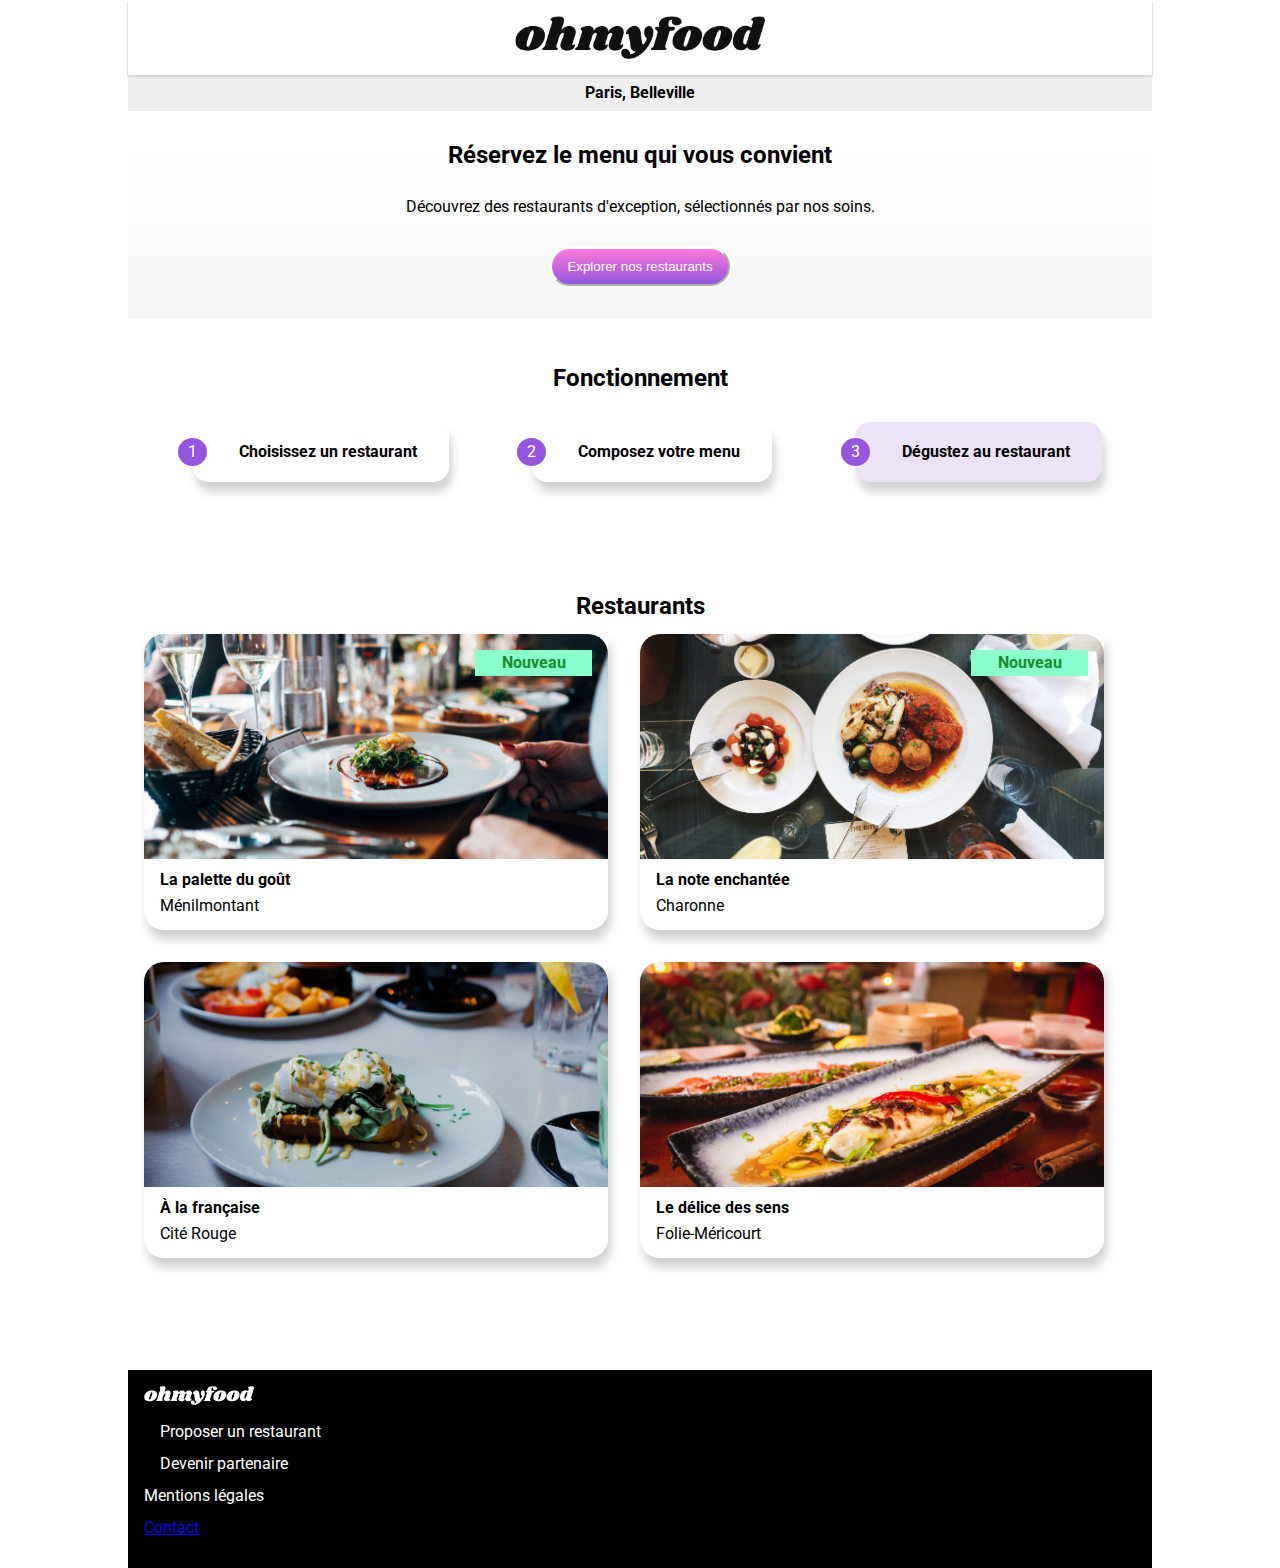
==== commit 44ebe386: "Ajout des animations et le l'email pour le contact,fin des fichiers htlm" ====
--- a/index.html
+++ b/index.html
@@ -14,6 +14,9 @@
         <title>ohmyfood</title>
     </head>
     <body>
+        <div class="loader">
+            <span class="spinner"></span>
+        </div>
         <header>
             <div class="logo_1">
                 <img class="logo" src="image/ohmyfood.png" alt="ohmyfood"/>
@@ -49,7 +52,7 @@
                     </li>
                     <li class="fonction_li">
                         <span class="fonction_numero">3</span>
-                        <i class="fa-solid fa-store fonction_icone_color"></i>
+                        <i class="fa-solid fa-store fonction_icone"></i>
                         <span class="fonction_texte">Dégustez au restaurant</span>
                     </li>
                 </ul>
@@ -66,7 +69,8 @@
                         <p class="lieu_restaurants">Ménilmontant</p>        
                     </div>
                     <button class="like_restaurants">        
-                        <i class="fa-regular fa-heart icone_restaurants"></i>        
+                        <i class="fa-regular fa-heart icone_restaurants_1"></i>
+                        <i class="fa-solid fa-heart icone_restaurants_2"></i>
                     </button>
                           
                 </article>
@@ -80,7 +84,8 @@
                         <p class="lieu_restaurants">Charonne</p>    
                     </div>
                     <button class="like_restaurants">        
-                        <i class="fa-regular fa-heart icone_restaurants"></i>
+                        <i class="fa-regular fa-heart icone_restaurants_1"></i>
+                        <i class="fa-solid fa-heart icone_restaurants_2"></i>
                     </button>       
                 </article>
                 <article class="article_restaurants">
@@ -92,7 +97,9 @@
                         <p class="lieu_restaurants">Cité Rouge</p>    
                     </div>
                     <button class="like_restaurants">        
-                        <i class="fa-regular fa-heart icone_restaurants"></i>
+                        <i class="fa-regular fa-heart icone_restaurants_1"></i>
+                        <i class="fa-solid fa-heart icone_restaurants_2"></i>
+
                     </button>          
                 </article>
                 <article class="article_restaurants">
@@ -104,7 +111,8 @@
                         <p class="lieu_restaurants">Folie-Méricourt</p>    
                     </div>
                     <button class="like_restaurants">        
-                        <i class="fa-regular fa-heart icone_restaurants"></i>
+                        <i class="fa-regular fa-heart icone_restaurants_1"></i>
+                        <i class="fa-solid fa-heart icone_restaurants_2"></i>
                     </button>      
                 </article>
             </section>        
@@ -118,7 +126,7 @@
                     <li class="li_footer"><i class="fa-solid fa-utensils"></i>Proposer un restaurant</li>
                     <li class="li_footer"><i class="fa-solid fa-handshake-angle icone_footer"></i>Devenir partenaire</li>
                     <li class="li_footer">Mentions légales</li>
-                    <li class="li_footer">Contact</li>
+                    <li class="li_footer"><a href="mailto:Ohmyfood@gmail.com" class="a_contact">Contact</a></li>
                 </ul>    
             </section>
         </footer>
--- a/css/index.css
+++ b/css/index.css
@@ -1,14 +1,14 @@
 body{
     font-family: 'Roboto';
-    margin: 0 auto
-    max-width: 1200px
+    margin: 0 auto;
+    max-width: 1024px
 }
 .logo_1{
     display: flex;justify-content: center;
     box-shadow: 0px 2px 2px darkgrey;
 }
 .logo{
-    width: 45%;
+    width: 145px;
     padding: 1rem 0rem;
 }
 .localisation{
@@ -85,7 +85,7 @@
     background-color: #9356DC;
 }
 .fonction_texte{
-        font-weight: bold;
+    font-weight: bold;
 }
 .fonction_texte:first-child{
     margin-left: 2px;
@@ -93,23 +93,25 @@
 .restaurants{
     margin: 0rem 1rem 5rem 1rem;  
 }
+.article_restaurants{
+    display: flex;
+    flex-wrap: wrap;
+    justify-content: space-between;
+    border-radius: 0px 0px 20px 20px;
+    box-shadow: 3px 10px 10px lightgrey;
+    overflow: hidden;
+    margin-bottom: 2rem;
+}
 .anchor_resteaurants {
     position: relative;
-    display: flex;
-    flex-wrap: wrap;
-    align-items: center;
-    justify-content: space-between;
-    border-radius: 20px;
-    box-shadow: 3px 10px 10px lightgrey;
+    border-radius: 20px 20px 0px 0px;
+    width: 100%;
     overflow: hidden;
-    width: 100%;
-    margin-bottom: 1rem;
-    text-decoration: none;
-    color: black;
+   
 }
 .title_restaurants{
     font-size: large; font-weight: bold;
-    margin: 6rem 0rem 1rem 0rem;
+    margin: 6rem 0rem 2rem 0rem;
 }
 .img_restaurants{
     width: 100%;
@@ -121,15 +123,19 @@
 }
 .name_restaurants{
     font-size: medium; font-weight: bold;
-    margin: 10px 0px 10px 10px;
+    margin: 10px 0px 10px 16px;
 }
 .lieu_restaurants{
     
-    margin: 0px 0px 10px 10px;
+    margin: 0px 0px 16px 16px;
 }
 .icone_restaurants{
     font-size: x-large;
     margin: 0px 20px 10px 0px;
+}
+.like_restaurants{
+    background-color: white;
+    border: none;
 }
 .nouveau{
     background: rgb(137 255 204);
@@ -147,7 +153,7 @@
     padding-bottom: 2rem;
 }
 .logo_footer{
-    width: 30%;
+    width: 110px;
     filter: brightness(100);
     margin: 1rem 0rem 1rem 1rem;
 }
--- a/css/index_desktop.css
+++ b/css/index_desktop.css
@@ -1,3 +1,7 @@
+.logo{
+    width: 250px;
+    padding: 1rem 0rem;
+}
 .fonction_title {
     justify-content: center;
     display: flex;
@@ -34,13 +38,6 @@
 }
 .anchor_resteaurants {
     position: relative;
-    display: inline-flex;
-    flex-wrap: wrap;
-    align-items: center;
-    justify-content: space-between;
-    border-radius: 20px;
-    box-shadow: 3px 10px 10px lightgrey;
-    overflow: hidden;
+    border-radius: 20px 20px 0px 0px;
     width: 100%;
-    margin: 1rem;
 }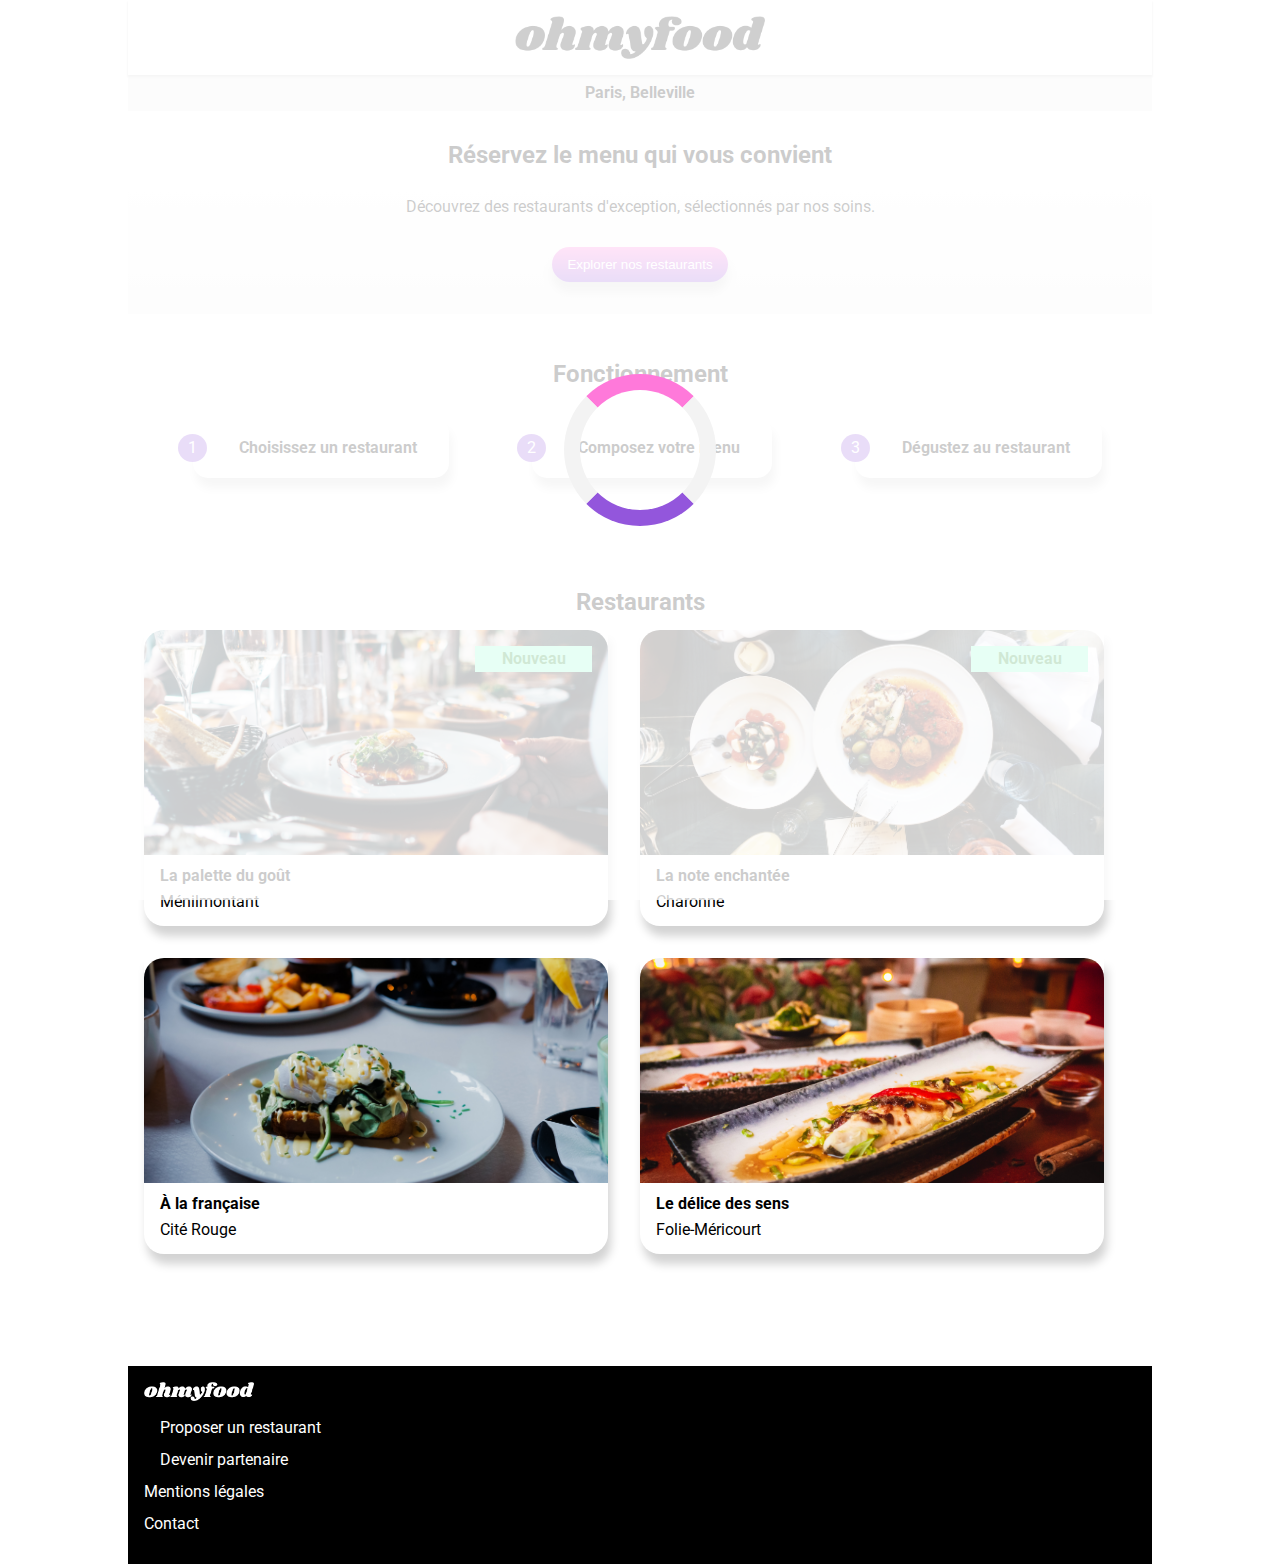
==== commit c8e4afa0: "changement de certaine balises des fichiers htlm et css pour passer à la validation" ====
--- a/index.html
+++ b/index.html
@@ -1,15 +1,15 @@
 <!DOCTYPE html>
 <html lang="fr">
     <head>
-        <meta charset="UTF-8" />
-        <link rel="stylesheet" href="css/reset.css"/>
+        <meta charset="UTF-8">
+        <link rel="stylesheet" href="css/reset.css">
         <link rel="preconnect" href="https://fonts.googleapis.com">
         <link rel="preconnect" href="https://fonts.gstatic.com" crossorigin>
         <link href="https://fonts.googleapis.com/css2?family=Roboto&family=Shrikhand&display=swap" rel="stylesheet">
-        <link rel="stylesheet" href="https://cdnjs.cloudflare.com/ajax/libs/font-awesome/6.1.1/css/all.min.css" integrity="sha512-KfkfwYDsLkIlwQp6LFnl8zNdLGxu9YAA1QvwINks4PhcElQSvqcyVLLD9aMhXd13uQjoXtEKNosOWaZqXgel0g==" crossorigin="anonymous" referrerpolicy="no-referrer" />
-        <link rel="stylesheet" href="css/index.css"/>
-        <link rel="stylesheet" href="css/index_desktop.css" media="(min-width: 992px)"/>
-        <link rel="stylesheet" href="css/index_tablette.css" media="(min-width: 768px)"/>
+        <link rel="stylesheet" href="https://cdnjs.cloudflare.com/ajax/libs/font-awesome/6.1.1/css/all.min.css" integrity="sha512-KfkfwYDsLkIlwQp6LFnl8zNdLGxu9YAA1QvwINks4PhcElQSvqcyVLLD9aMhXd13uQjoXtEKNosOWaZqXgel0g==" crossorigin="anonymous" referrerpolicy="no-referrer">
+        <link rel="stylesheet" href="css/index.css">
+        <link rel="stylesheet" href="css/index_desktop.css" media="(min-width: 992px)">
+        <link rel="stylesheet" href="css/index_tablette.css" media="(min-width: 768px)">
         <meta name="viewport" content="width=device-width, initial-scale=1">
         <title>ohmyfood</title>
     </head>
@@ -19,7 +19,7 @@
         </div>
         <header>
             <div class="logo_1">
-                <img class="logo" src="image/ohmyfood.png" alt="ohmyfood"/>
+                <img class="logo" src="image/ohmyfood.png" alt="ohmyfood">
             </div>
             <div class="localisation">
                 <span class="loc_logo">
@@ -61,7 +61,7 @@
                 <h2 class="title_restaurants">Restaurants</h2>
                 <article class="article_restaurants">
                     <a href="menu_1.html" class="anchor_resteaurants">
-                        <img class="img_restaurants" src="image/jay-wennington-N_Y88TWmGwA-unsplash.jpg" alt="La palette du goût"/>
+                        <img class="img_restaurants" src="image/jay-wennington-N_Y88TWmGwA-unsplash.jpg" alt="La palette du goût">
                         <span class="nouveau">Nouveau</span>
                     </a>     
                     <div class="description_restaurants">
@@ -76,7 +76,7 @@
                 </article>
                 <article class="article_restaurants">
                     <a href="menu_2.html" class="anchor_resteaurants">
-                        <img class="img_restaurants" src="image/stil-u2Lp8tXIcjw-unsplash.jpg" alt="La note enchantée"/>
+                        <img class="img_restaurants" src="image/stil-u2Lp8tXIcjw-unsplash.jpg" alt="La note enchantée">
                         <span class="nouveau">Nouveau</span>
                     </a>
                     <div class="description_restaurants">
@@ -90,7 +90,7 @@
                 </article>
                 <article class="article_restaurants">
                     <a href="menu_3.html" class="anchor_resteaurants">
-                        <img class="img_restaurants" src="image/toa-heftiba-DQKerTsQwi0-unsplash.jpg" alt="À la française"/>
+                        <img class="img_restaurants" src="image/toa-heftiba-DQKerTsQwi0-unsplash.jpg" alt="À la française">
                     </a>
                     <div class="description_restaurants">
                         <h3 class="name_restaurants">À la française</h3>
@@ -104,7 +104,7 @@
                 </article>
                 <article class="article_restaurants">
                     <a href="menu_4.html" class="anchor_resteaurants">
-                        <img class="img_restaurants" src="image/louis-hansel-shotsoflouis-qNBGVyOCY8Q-unsplash.jpg" alt="Le délice des sens"/>
+                        <img class="img_restaurants" src="image/louis-hansel-shotsoflouis-qNBGVyOCY8Q-unsplash.jpg" alt="Le délice des sens">
                     </a>    
                     <div class="description_restaurants">
                         <h3 class="name_restaurants">Le délice des sens</h3>
@@ -119,9 +119,9 @@
         </main>
         <footer>
             <section class="footer">
-                <div class="logo_2"> 
-                    <img class="logo_footer" src="image/ohmyfood.png" alt="ohmyfood"/>
-                </div>
+                <h2 class="logo_2"> 
+                    <img class="logo_footer" src="image/ohmyfood.png" alt="ohmyfood">
+                </h2>
                 <ul class="ul_footer">
                     <li class="li_footer"><i class="fa-solid fa-utensils"></i>Proposer un restaurant</li>
                     <li class="li_footer"><i class="fa-solid fa-handshake-angle icone_footer"></i>Devenir partenaire</li>
--- a/css/index.css
+++ b/css/index.css
@@ -3,6 +3,55 @@
     margin: 0 auto;
     max-width: 1024px
 }
+.loader {
+    position: fixed;
+    top: 0;
+    left: 0;
+    opacity: 1;
+    width: 100vw;
+    height: 100vh;
+    background: rgba(255,255,255,.8);
+    -webkit-animation: loader 2s linear forwards;
+    animation: loader 2s linear forwards;
+    z-index: 2;
+    display: flex;
+    align-items: center;
+    justify-content: center;
+  }
+.spinner {
+    width: 120px;
+    height: 120px;
+    display: block;
+    border: 16px solid #f3f3f3;
+    border-radius: 50%;
+    border-top: 16px solid #FF79DA;
+    border-bottom: 16px solid #9356DC;
+    animation: spin 1.2s linear infinite;
+}
+
+@keyframes loader {
+    0% {
+        opacity: 1;
+    }
+    99% {
+        opacity: 1;
+    }
+    100% {
+        visibility: hidden;
+        opacity: 0;
+    }
+}
+  
+@-webkit-keyframes spin {
+    0% { -webkit-transform: rotate(0deg); }
+    100% { -webkit-transform: rotate(360deg); }
+}
+  
+@keyframes spin {
+    0% { transform: rotate(0deg); }
+    100% { transform: rotate(360deg); }
+}
+
 .logo_1{
     display: flex;justify-content: center;
     box-shadow: 0px 2px 2px darkgrey;
@@ -37,9 +86,14 @@
 .btn{
     margin-top: 1rem;
     border-radius: 50px;
-    border-color: white;
+    border: none;
     padding: 10px 15px;
-    background: linear-gradient(#FF79DA,#9356DC);
+    background: linear-gradient(#FF79DA,#9356DC); 
+    box-shadow: 0px 10px 10px lightgrey;  
+}
+.btn:hover {
+    filter: brightness(1.2) contrast(2);
+    box-shadow: 0px 10px 10px #646464;
 }
 .btn_texte{
     color: white;
@@ -61,8 +115,9 @@
     padding: 1rem 0rem 1rem 0rem;
     box-shadow: 3px 10px 10px lightgrey;
 }
-.fonction_li:last-child{
+.fonction_li:hover{
     background-color: #9356dc2b;
+    color: #9356DC;
 }
 .fonction_icone{
     font-size: larger;
@@ -72,9 +127,6 @@
 }
 .fonction_icone_paste{
 margin-left: -1rem;
-}
-.fonction_icone_color{
-    color: #9356DC;
 }
 .fonction_numero{
     border-style: solid;
@@ -126,16 +178,46 @@
     margin: 10px 0px 10px 16px;
 }
 .lieu_restaurants{
-    
     margin: 0px 0px 16px 16px;
 }
-.icone_restaurants{
+.icone_restaurants_1,.icone_restaurants_2,.icone_restaurants_1:hover,.icone_restaurants_2:hover{
     font-size: x-large;
-    margin: 0px 20px 10px 0px;
 }
 .like_restaurants{
-    background-color: white;
+    background-color:white;
     border: none;
+    position: relative;
+    display: block;
+    width: 2rem;
+    height: 2rem;
+    text-decoration: none;
+}
+.icone_restaurants_1,.icone_restaurants_2{
+    position: absolute;
+    left: -10px;
+}
+.icone_restaurants_1{
+    opacity: 1;
+    background: black;
+    background-clip: text;
+    -webkit-background-clip: text;
+    color: transparent;
+}
+.icone_restaurants_2{
+    opacity: 0;
+  background: rgb(2, 0, 36);
+  background: linear-gradient(90deg,#FF79DA,#9356DC 100%);
+  background-clip: text;
+  -webkit-background-clip: text;
+  color: transparent;
+}
+.icone_restaurants_1:hover{
+    opacity: 0;
+    transition: opacity .2s;
+}
+.icone_restaurants_2:hover{
+    opacity: 1;
+    transition: opacity 1s;
 }
 .nouveau{
     background: rgb(137 255 204);
@@ -170,4 +252,8 @@
 }
 .icone_footer{
     font-size: small;
+}
+.a_contact{
+    text-decoration: none;
+    color: white;
 }